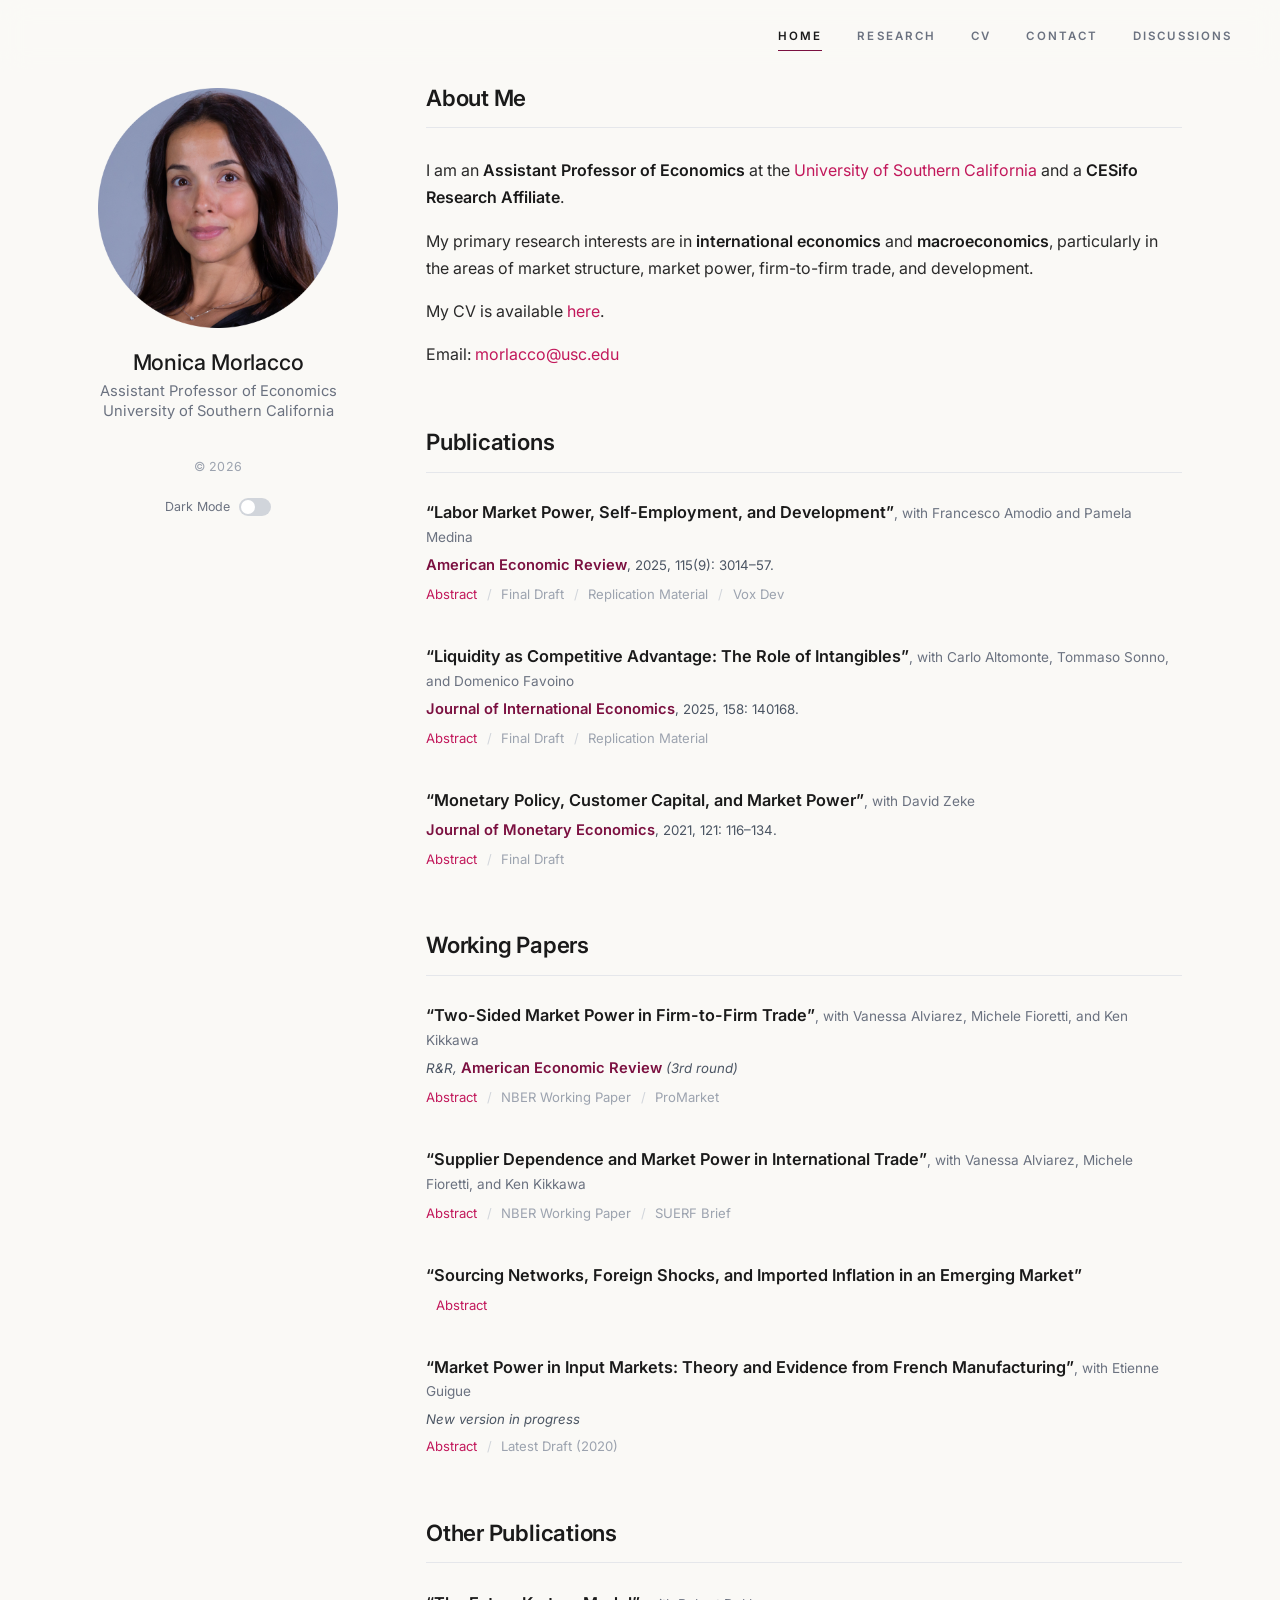
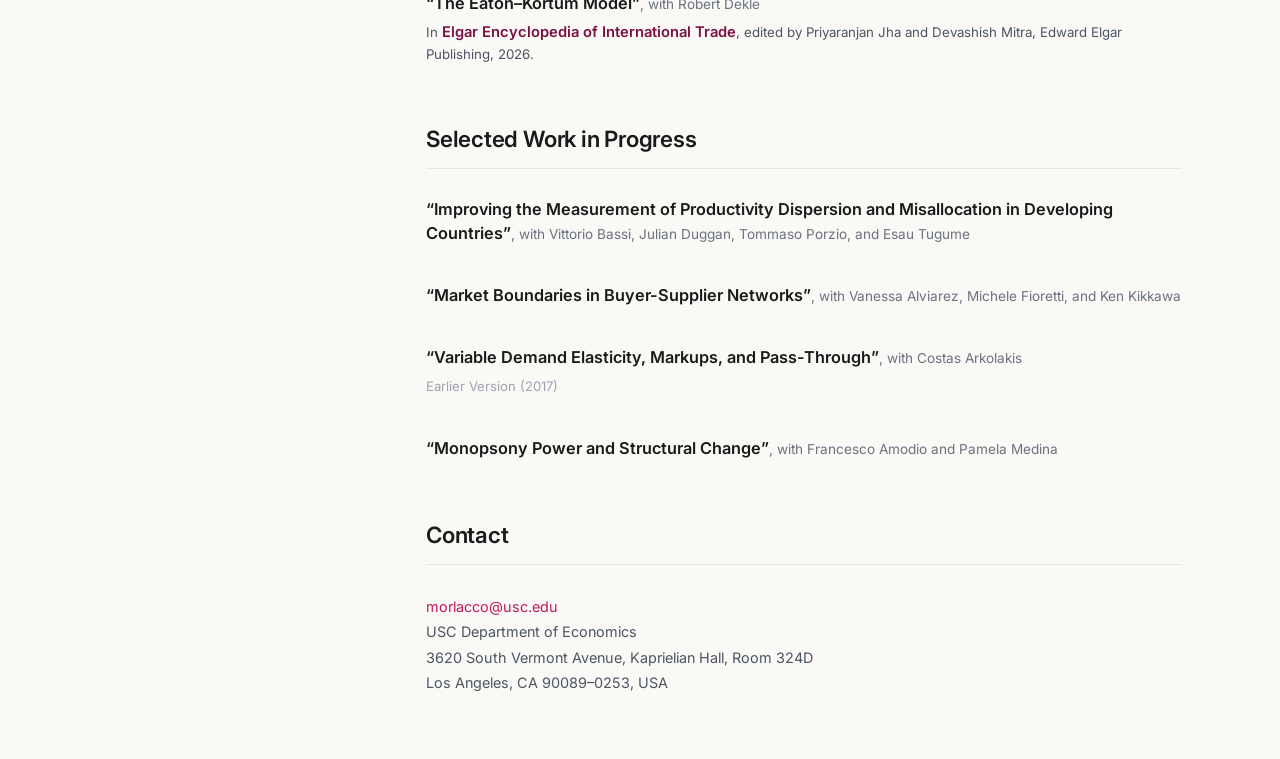
==== index.html @ 20612f00 "Remove unnecessary span from paper links" ====
<!DOCTYPE html>
<html lang="en">
<head>
    <meta charset="UTF-8">
    <meta name="viewport" content="width=device-width, initial-scale=1.0">
    <title>Monica Morlacco | Official Website | USC Economics</title>
    <meta name="description" content="Official website of Monica Morlacco, Assistant Professor of Economics at the University of Southern California. Research in international economics and macroeconomics, papers, conference discussions, and CV.">
    <link rel="canonical" href="https://monicamorlacco.com/">
    <link rel="icon" type="image/png" href="assets/logo.png">
    <meta property="og:site_name" content="Monica Morlacco">
    <meta property="og:type" content="website">
    <meta property="og:title" content="Monica Morlacco | Official Website | USC Economics">
    <meta property="og:description" content="Official website of Monica Morlacco, Assistant Professor of Economics at USC. Research, conference discussions, and CV.">
    <meta property="og:url" content="https://monicamorlacco.com/">
    <meta property="og:image" content="https://monicamorlacco.com/assets/portrait.png">
    <script type="application/ld+json">
    {
      "@context": "https://schema.org",
      "@type": "WebSite",
      "name": "Monica Morlacco",
      "url": "https://monicamorlacco.com/"
    }
    </script>
    <script type="application/ld+json">
    {
      "@context": "https://schema.org",
      "@type": "Person",
      "name": "Monica Morlacco",
      "url": "https://monicamorlacco.com/",
      "image": "https://monicamorlacco.com/assets/portrait.png",
      "jobTitle": "Assistant Professor of Economics",
      "worksFor": {"@type": "Organization", "name": "University of Southern California"},
      "sameAs": [
        "https://scholar.google.com/citations?user=z0kVFdkAAAAJ&hl=en"
      ]
    }
    </script>
    <link rel="stylesheet" href="css/style.css">
</head>
<body>

<div class="top-bar"></div>

<nav class="top-nav">
    <a href="/" class="active">Home</a>
    <a href="/#publications">Research</a>
    <a href="/cv.html">CV</a>
    <a href="/#contact">Contact</a>
    <a href="/discussions.html">Discussions</a>
</nav>

<div class="layout">

    <aside class="sidebar">
        <div class="sidebar-photo"><img src="assets/portrait.png" alt="Monica Morlacco"></div>
        <div class="sidebar-name">Monica Morlacco</div>
        <div class="sidebar-affiliation">Assistant Professor of Economics<br>University of Southern California</div>


    

        
        <div class="sidebar-copy">&copy; 2026</div>

        <div class="dark-toggle">
            <span>Dark Mode</span>
            <label class="switch" aria-label="Toggle dark mode">
                <input type="checkbox" class="dark-toggle-input" onchange="toggleDark(this)">
                <span class="slider"></span>
            </label>
        </div>
    </aside>

    <main class="content">

        <section class="about">
            <h1>About Me</h1>
            <p>I am an <strong>Assistant Professor of Economics</strong> at the <a href="https://dornsife.usc.edu/economics/">University of Southern California</a> and a <strong>CESifo Research Affiliate</strong>.</p>
            <p>My primary research interests are in <strong>international economics</strong> and <strong>macroeconomics</strong>, particularly in the areas of market structure, market power, firm-to-firm trade, and development.</p>
            <p class="about-cv">My CV is available <a href="/cv.html">here</a>.</p>
            <p>Email: <a href="mailto:morlacco@usc.edu">morlacco@usc.edu</a></p>
        </section>

        <!-- PUBLICATIONS -->
        <section class="section" id="publications">
            <h2>Publications</h2>
            <div class="paper">
                <div class="paper-title">
                    <a href="https://www.aeaweb.org/articles?id=10.1257/aer.20230490" target="_blank" rel="noopener noreferrer">&ldquo;Labor Market Power, Self-Employment, and Development&rdquo;</a><span class="coauthors">, with Francesco Amodio and Pamela Medina</span>
                </div>
                <div class="paper-meta"><em>American Economic Review</em>, 2025, 115(9): 3014&ndash;57.</div>
                <div class="paper-links">
                    <a href="#" class="abstract-link" aria-expanded="false" onclick="toggleAbstract(this); return false;">Abstract</a> <span class="sep">/</span>
                    <a href="https://www.dropbox.com/scl/fi/ssog22t00silq2gifz6p3/amm_editorial.pdf?rlkey=wl6d53hbw65imjqwatrutzz7v&raw=1" target="_blank" rel="noopener noreferrer">Final Draft</a> <span class="sep">/</span>
                    <a href="https://www.openicpsr.org/openicpsr/project/219907/version/V1/view" target="_blank" rel="noopener noreferrer">Replication Material</a> <span class="sep">/</span>
                    <a href="https://voxdev.org/topic/firms/how-wage-setting-power-firms-shapes-perus-economy" target="_blank" rel="noopener noreferrer">Vox Dev</a>
                </div>
                <div class="paper-abstract"><div class="paper-abstract-inner">This paper shows that self-employment shapes labor market power in low-income countries, with implications for industrial development. Using Peruvian data, we find that wage-setting power increases with employer concentration but less so where self-employment is more prevalent. A general equilibrium model shows that in oligopsonistic labor markets, self-employment raises the supply elasticity of wage labor, weakening employer market power. However, by the same mechanism, procompetitive policies aimed at expanding wage employment and reducing reliance on self-employment may unintentionally strengthen labor market power, undermining their objectives.</div></div>
            </div>

            <div class="paper">
                <div class="paper-title">
                    <a href="https://www.sciencedirect.com/science/article/abs/pii/S0022199625001254?dgcid=author" target="_blank" rel="noopener noreferrer">&ldquo;Liquidity as Competitive Advantage: The Role of Intangibles&rdquo;</a><span class="coauthors">, with Carlo Altomonte, Tommaso Sonno, and Domenico Favoino</span>
                </div>
                <div class="paper-meta"><em>Journal of International Economics</em>, 2025, 158: 140168.</div>
                <div class="paper-links">
                    <a href="#" class="abstract-link" aria-expanded="false" onclick="toggleAbstract(this); return false;">Abstract</a> <span class="sep">/</span>
                    <a href="https://www.dropbox.com/scl/fi/vj2jog30ieb1pw1w4rrgj/amsf_draft_final.pdf?rlkey=y98skmtkenb916fttmcxts9ty&raw=1" target="_blank" rel="noopener noreferrer">Final Draft</a> <span class="sep">/</span>
                    <a href="https://data.mendeley.com/datasets/bkcp8h8gx2/1" target="_blank" rel="noopener noreferrer">Replication Material</a>
                </div>
                <div class="paper-abstract"><div class="paper-abstract-inner">We show that short-term liquidity can be a source of competitive advantage by enabling firms to invest in intangible assets. Our analysis leverages a French reform that capped payment delays in trade credit contracts, which generated quasi-experimental variation in corporate liquidity across manufacturing firms. Higher liquidity led to significantly greater investment in intangibles, which, in turn, raised markups and market shares. These results suggest a strategic role for liquidity in shaping firm performance, indicating that initial financial conditions can have lasting effects on productivity and market structure.</div></div>
            </div>

            <div class="paper">
                <div class="paper-title">
                    <a href="https://www.sciencedirect.com/science/article/abs/pii/S0304393221000489" target="_blank" rel="noopener noreferrer">&ldquo;Monetary Policy, Customer Capital, and Market Power&rdquo;</a><span class="coauthors">, with David Zeke</span>
                </div>
                <div class="paper-meta"><em>Journal of Monetary Economics</em>, 2021, 121: 116&ndash;134.</div>
                <div class="paper-links">
                    <a href="#" class="abstract-link" aria-expanded="false" onclick="toggleAbstract(this); return false;">Abstract</a> <span class="sep">/</span>
                    <a href="https://www.dropbox.com/scl/fi/0erby95xn87bxoxxmjyve/MPCCMP_JMESUBMISSION.pdf?rlkey=vaty98ygf5soyecn665kx8t8d&raw=1" target="_blank" rel="noopener noreferrer">Final Draft</a>
                </div>
                <div class="paper-abstract"><div class="paper-abstract-inner">In U.S. firm-level data, large firms increase their spending on customer capital significantly more than small firms following an interest rate decline. We interpret this evidence in a model with product market frictions where heterogeneous firms strategically advertise to build a customer base. When a firm advertises, it shifts customers&rsquo; demand away from competitors. This externality is especially severe when firms have a sizable existing customer base, discouraging smaller competitors and making them less responsive to interest rate shocks. The model provides a rationale for the rise in market concentration and market power in recent decades, while interest rates fell.</div></div>
            </div>
        </section>

        <!-- WORKING PAPERS -->
        <section class="section">
            <h2>Working Papers</h2>
            <div class="paper">
                <div class="paper-title">
                    <a href="https://www.dropbox.com/scl/fi/nj01x8gueak0ufk7wo086/AFKM_october2026.pdf?rlkey=jigmh9o6l0p5ondloxxgsuxbx&raw=1" target="_blank" rel="noopener noreferrer">&ldquo;Two-Sided Market Power in Firm-to-Firm Trade&rdquo;</a><span class="coauthors">, with Vanessa Alviarez, Michele Fioretti, and Ken Kikkawa</span>
                </div>
                <div class="paper-meta">
                    <span class="paper-status">R&amp;R, <em>American Economic Review</em> (3rd round)</span>
                </div>
                <div class="paper-links">
                    <a href="#" class="abstract-link" aria-expanded="false" onclick="toggleAbstract(this); return false;">Abstract</a> <span class="sep">/</span>
                    <a href="https://www.nber.org/papers/w31253" target="_blank" rel="noopener noreferrer">NBER Working Paper</a> <span class="sep">/</span>
                    <a href="https://www.promarket.org/2025/10/24/market-power-shifts-tariff-costs-to-suppliers/" target="_blank" rel="noopener noreferrer">ProMarket</a>
                </div>
                <div class="paper-abstract"><div class="paper-abstract-inner">We develop and estimate a model of two-sided market power to study tariff pass-through in firm-to-firm trade. A tariff moves the negotiated price through two channels: the bilateral markup, set by bargaining, and the supplier’s marginal cost, which falls alongside quantities under decreasing returns. The same decreasing returns give concentrated buyers rents to bargain over, so prices fall with the buyer’s share of its supplier’s output. Using U.S. customs data, we estimate substantial importer bargaining power and steep export supply. Within continuing relationships, suppliers absorb about 30 percent of the 2018 tariffs, primarily through lower marginal costs as demand contracts.</div></div>
            </div>

            <div class="paper">
                <div class="paper-title">
                    <a href="https://www.dropbox.com/scl/fi/4aodvbc1wxk0ey3oof4ol/hhi_draft_final.pdf?rlkey=zr006gykae7u5r3zgh2ivzv58&raw=1" target="_blank" rel="noopener noreferrer">&ldquo;Supplier Dependence and Market Power in International Trade&rdquo;</a><span class="coauthors">, with Vanessa Alviarez, Michele Fioretti, and Ken Kikkawa</span>
                </div>
                <div class="paper-links">
                    <a href="#" class="abstract-link" aria-expanded="false" onclick="toggleAbstract(this); return false;">Abstract</a> <span class="sep">/</span>
                    <a href="https://www.nber.org/papers/w34114" target="_blank" rel="noopener noreferrer">NBER Working Paper</a> <span class="sep">/</span>
                    <a href="https://www.suerf.org/publications/suerf-policy-notes-and-briefs/navigating-global-supply-chains-why-market-concentration-in-input-trade-matters-for-markups/" target="_blank" rel="noopener noreferrer">SUERF Brief</a>
                </div>
                <div class="paper-abstract"><div class="paper-abstract-inner">Imports can become more diversified in the aggregate while individual buyers&rsquo; sourcing becomes more concentrated. We document this divergence in Colombian customs records for 2001&ndash;2025, comparing the HHI of each product&rsquo;s pooled imports with <em>sourcing concentration</em>, the average HHI of buyers&rsquo; own purchases. Pooling also hides country exposure. In 2019, purchases of products that buyers sourced entirely from China accounted for 8.9 percent of imports, compared with just 0.1 percent using pooled shares. After a supplier exits, more exposed buyers purchase persistently less relative to less exposed buyers, with little reallocation to existing exporters even where many are present. To assess what the two concentration measures imply for prices, we derive an equilibrium expression linking aggregate price&ndash;cost margins to supplier concentration, customer concentration and bargaining power under negotiated pricing. Using buyer-specific rather than pooled supplier shares raises implied margins, while buyer bargaining lowers them. Different market definitions and bargaining assumptions can even imply opposite margin trends for the same transactions.</div></div>
            </div>

            
            <div class="paper">
                <div class="paper-title">
                    <a href="https://www.dropbox.com/scl/fi/dexpfk4idj4811umj5x59/ippi_network_nber_v3.pdf?rlkey=8uvkm40zuzw3j78xerxaorocb&raw=1" target="_blank" rel="noopener noreferrer">&ldquo;Sourcing Networks, Foreign Shocks, and Imported Inflation in an Emerging Market&rdquo;</span><span class="coauthors"></span>
                </div>
                <div class="paper-links">
                    <a href="#" class="abstract-link" aria-expanded="false" onclick="toggleAbstract(this); return false;">Abstract</a> 
                </div>
                    <div class="paper-abstract"><div class="paper-abstract-inner">Terms-of-trade fluctuations are often modeled as primitive external shocks in small open economies. Using Colombian import transactions from 2001–2025, I show that import-price inflation also reflects the granular structure of sourcing. A granular residual capturing the influence of large relationships accounts for 70 percent of dollar import-price fluctuations, primarily because these relationships concentrate expenditure on products experiencing large common price movements. Large relationships also reprice differently within products, reflecting supplier costs rather than markup adjustment, and the pass-through of foreign cost shocks declines with relationship size. These microeconomic origins matter little for the contemporaneous transmission of imported inflation to domestic producer prices but predict persistence: among continuing links, common product-price increases reverse roughly twice as much as relationship-specific increases. More broadly, the same foreign shocks can generate different national import-price inflation under different sourcing configurations.</div></div>
            </div>

            
            <div class="paper">
                <div class="paper-title">
                    <a href="https://www.dropbox.com/scl/fi/n2m83dj07eb5xgaxdgd1v/BP_draft_01102020.pdf?rlkey=waw8c3f8wlwtk6nilvm8t2avu&raw=1" target="_blank" rel="noopener noreferrer">&ldquo;Market Power in Input Markets: Theory and Evidence from French Manufacturing&rdquo;</a><span class="coauthors">, with Etienne Guigue</span>
                </div>
                <div class="paper-meta"><span class="paper-status">New version in progress</span></div>
                <div class="paper-links">
                    <a href="#" class="abstract-link" aria-expanded="false" onclick="toggleAbstract(this); return false;">Abstract</a> <span class="sep">/</span>
                    <a href="https://www.dropbox.com/scl/fi/n2m83dj07eb5xgaxdgd1v/BP_draft_01102020.pdf?rlkey=waw8c3f8wlwtk6nilvm8t2avu&raw=1" target="_blank" rel="noopener noreferrer">Latest Draft (2020)</a>
                </div>
                <div class="paper-abstract"><div class="paper-abstract-inner">This paper documents the market power of large buyers in foreign input markets, and evaluates its effect on the aggregate economy. I develop an empirical methodology to consistently estimate buyer power at the firm level, and apply it using longitudinal data on trade and production of French manufacturing firms from 1996&ndash;2007. My results show that the buyer power of large French importers is substantial, and concentrated in key sectors and firms. I then incorporate heterogeneous buyer power in a general equilibrium model of production, and show that it induces large distortionary effects on the aggregate economy, worth about 3% of gross manufacturing output in France. In spite of such output distortions, total real income in the economy increases, due to transfers of rents from foreign input markets. My analysis suggests that policies that spur import market integration can play a role in stimulating aggregate production.</div></div>
            </div>
        </section>

        <!-- OTHER PUBLICATIONS -->
        <section class="section">
            <h2>Other Publications</h2>

            <div class="paper">
                <div class="paper-title">
                    <a href="https://doi.org/10.4337/9781035327508.00041" target="_blank" rel="noopener noreferrer">&ldquo;The Eaton&ndash;Kortum Model&rdquo;</a><span class="coauthors">, with Robert Dekle</span>
                </div>
                <div class="paper-meta">In <em>Elgar Encyclopedia of International Trade</em>, edited by Priyaranjan Jha and Devashish Mitra, Edward Elgar Publishing, 2026.</div>
            </div>
        </section>

        <!-- WORK IN PROGRESS -->
        <section class="section">
            <h2>Selected Work in Progress</h2>

            <div class="paper">
                <div class="paper-title">
                    <span class="paper-title-text">&ldquo;Improving the Measurement of Productivity Dispersion and Misallocation in Developing Countries&rdquo;</span><span class="coauthors">, with Vittorio Bassi, Julian Duggan, Tommaso Porzio, and Esau Tugume</span>
                </div>
            </div>

            <div class="paper">
                <div class="paper-title">
                    <span class="paper-title-text">&ldquo;Market Boundaries in Buyer-Supplier Networks&rdquo;</span><span class="coauthors">, with Vanessa Alviarez, Michele Fioretti, and Ken Kikkawa</span>
                </div>
            </div>

            <div class="paper">
                <div class="paper-title">
                    <span class="paper-title-text">&ldquo;Variable Demand Elasticity, Markups, and Pass-Through&rdquo;</span><span class="coauthors">, with Costas Arkolakis</span>
                </div>
                <div class="paper-links">
                    <a href="https://www.dropbox.com/scl/fi/9tb7kgwzkcyhcxzzi76xq/Arkolakis_Morlacco_08_2017.pdf?rlkey=79r1gd99sbg6riv1u0bfa4wcx&raw=1" target="_blank" rel="noopener noreferrer">Earlier Version (2017)</a>
                </div>
            </div>

            <div class="paper">
                <div class="paper-title">
                    <span class="paper-title-text">&ldquo;Monopsony Power and Structural Change&rdquo;</span><span class="coauthors">, with Francesco Amodio and Pamela Medina</span>
                </div>
            </div>

            
        </section>

    
        <section class="section contact-bottom" id="contact">
            <h2>Contact</h2>
            <div class="contact-address">
                <a href="mailto:morlacco@usc.edu">morlacco@usc.edu</a><br>
                USC Department of Economics<br>
                3620 South Vermont Avenue, Kaprielian Hall, Room 324D<br>
                Los Angeles, CA 90089&ndash;0253, USA
            </div>
        </section>

    </main>
</div>

<script>
function toggleDark(input) {
    document.body.classList.toggle('dark', input.checked);
    try { localStorage.setItem('mm-dark', input.checked ? '1' : '0'); } catch (e) {}
}
(function () {
    try {
        if (localStorage.getItem('mm-dark') === '1') {
            document.body.classList.add('dark');
            var el = document.querySelector('.dark-toggle-input');
            if (el) el.checked = true;
        }
    } catch (e) {}
})();

function setAbstract(btn, expand) {
    var paper = btn.closest('.paper');
    var panel = paper ? paper.querySelector('.paper-abstract') : null;
    if (!panel) return;
    btn.setAttribute('aria-expanded', expand ? 'true' : 'false');
    if (btn.classList.contains('abstract-btn')) btn.innerHTML = expand ? '&#8722;' : '&#43;';
    panel.style.maxHeight = expand ? panel.scrollHeight + 'px' : null;
}
function toggleAbstract(btn) {
    setAbstract(btn, btn.getAttribute('aria-expanded') !== 'true');
}
function toggleAllAbstracts(btn) {
    var expand = btn.getAttribute('aria-expanded') !== 'true';
    btn.setAttribute('aria-expanded', expand ? 'true' : 'false');
    var label = btn.querySelector('.all-label');
    if (label) label.textContent = expand ? 'Collapse all' : 'Expand all';
    var section = btn.closest('.section');
    if (section) section.querySelectorAll('.abstract-btn, .abstract-link').forEach(function (b) { setAbstract(b, expand); });
}
window.addEventListener('resize', function () {
    document.querySelectorAll('.abstract-btn[aria-expanded="true"], .abstract-link[aria-expanded="true"]').forEach(function (btn) {
        var paper = btn.closest('.paper');
        var panel = paper ? paper.querySelector('.paper-abstract') : null;
        if (panel) panel.style.maxHeight = panel.scrollHeight + 'px';
    });
});
</script>
</body>
</html>
---- css/style.css ----
/* =====================================================
   Monica Morlacco — Academic Website
   ===================================================== */

@import url('https://fonts.googleapis.com/css2?family=Inter:wght@300;400;500;600;700&display=swap');
/* =====================================================
   Reset + base
   ===================================================== */
*, *::before, *::after { box-sizing: border-box; margin: 0; padding: 0; }
html { scroll-behavior: smooth; }
body {
  font-family: 'Inter', -apple-system, BlinkMacSystemFont, "Segoe UI", system-ui, sans-serif;
  background: #faf9f6;
  color: #1a1a1a;
  font-size: 16px;
  line-height: 1.65;
  -webkit-font-smoothing: antialiased;
  -moz-osx-font-smoothing: grayscale;
}

/* =====================================================
   Dark mode toggle
   ===================================================== */
.dark-toggle {
  margin-top: 1.2rem;
  display: flex;
  align-items: center;
  justify-content: center;
  gap: 0.6rem;
  font-size: 0.78rem;
  color: #6b7280;
}
.switch {
  position: relative;
  display: inline-block;
  width: 32px;
  height: 18px;
}
.switch input { opacity: 0; width: 0; height: 0; }
.slider {
  position: absolute;
  cursor: pointer;
  inset: 0;
  background: #d1d5db;
  border-radius: 999px;
  transition: 0.2s;
}
.slider::before {
  position: absolute;
  content: "";
  height: 14px;
  width: 14px;
  left: 2px;
  top: 2px;
  background: #ffffff;
  border-radius: 50%;
  transition: 0.2s;
}
.switch input:checked + .slider { background: #fafafa; }
.switch input:checked + .slider::before {
  transform: translateX(14px);
  background: #1a1a1a;
}

/* =====================================================
   Top bar (translucent backdrop) + top-right nav
   ===================================================== */
.top-bar {
  position: fixed;
  top: 0;
  left: 0;
  right: 0;
  height: 4.5rem;
  background: rgba(250,249,246,0.85);
  backdrop-filter: saturate(180%) blur(14px);
  -webkit-backdrop-filter: saturate(180%) blur(14px);
  z-index: 80;
  pointer-events: none;
}
.top-nav {
  position: fixed;
  top: 1.7rem;
  right: 3rem;
  display: flex;
  gap: 2.2rem;
  font-size: 0.72rem;
  font-weight: 600;
  letter-spacing: 0.18em;
  text-transform: uppercase;
  z-index: 90;
}
.top-nav a {
  color: #6b7280;
  text-decoration: none;
  padding-bottom: 4px;
  border-bottom: 1.5px solid transparent;
  transition: color 0.15s ease, border-color 0.15s ease;
}
.top-nav a:hover { color: #1a1a1a; }
.top-nav a.active {
  color: #1a1a1a;
  border-bottom-color: #7b1040;
}

/* =====================================================
   Layout — sticky sidebar + content
   ===================================================== */
.layout {
  max-width: 1180px;
  margin: 0 auto;
  padding: 5rem 3rem 4rem;
  display: grid;
  grid-template-columns: 240px 1fr;
  gap: 5.5rem;
  align-items: start;
}

/* =====================================================
   Sidebar
   ===================================================== */
.sidebar {
  position: sticky;
  top: 5.5rem;
  text-align: center;
}
.sidebar-photo img {
  width: 100%;
  display: block;
  border-radius: 2px;
}
.sidebar-name {
  margin-top: 1.3rem;
  font-size: 1.35rem;
  font-weight: 500;
  letter-spacing: -0.01em;
  color: #1a1a1a;
  line-height: 1.25;
}
.sidebar-affiliation {
  margin-top: 0.3rem;
  font-size: 0.92rem;
  color: #6b7280;
  font-weight: 400;
  line-height: 1.4;
}
.sidebar-copy {
  margin-top: 2.2rem;
  font-size: 0.78rem;
  color: #9ca3af;
  letter-spacing: 0.02em;
}

/* Sidebar contact block (home page only) */
.sidebar-contact {
  margin-top: 1.5cm;
  text-align: left;
}
.sidebar-contact .contact-label {
  font-weight: 700;
  font-size: 1rem;
  color: #1a1a1a;
  margin-bottom: 0.5rem;
}
.sidebar-contact .contact-address {
  font-size: 0.82rem;
  color: #4b5563;
  line-height: 1.65;
}

.sidebar-contact a {
    color: #c2185b;
    text-decoration: none;
}

/* =====================================================
   CV page
   ===================================================== */
.cv-buttons {
  display: flex;
  gap: 1rem;
  margin-bottom: 3rem;
  flex-wrap: wrap;
}
.cv-button {
  display: inline-block;
  padding: 0.65rem 1.4rem;
  font-size: 0.7rem;
  font-weight: 600;
  letter-spacing: 0.18em;
  text-transform: uppercase;
  color: #1a1a1a;
  background: transparent;
  border: 1px solid #1a1a1a;
  text-decoration: none;
  transition: all 0.15s ease;
}
.cv-button:hover {
  background: #1a1a1a;
  color: #fafafa;
}

.cv-section { margin-bottom: 0.8rem; }
.cv-row {
  display: grid;
  grid-template-columns: 110px 1fr;
  gap: 1.4rem;
  margin-bottom: 0.55rem;
  font-size: 0.95rem;
  line-height: 1.65;
  color: #2a2a2a;
}
.cv-row em { font-style: italic; color: #6b7280; }
.cv-year {
  color: #9ca3af;
  font-size: 0.82rem;
  font-weight: 500;
  letter-spacing: 0.04em;
  padding-top: 0.15rem;
}

/* =====================================================
   Content column
   ===================================================== */
.content { min-width: 0; }

/* About me block */
.about h1 {
  font-size: 1.4rem;
  font-weight: 600;
  letter-spacing: -0.01em;
  color: #1a1a1a;
  padding-bottom: 0.65rem;
  border-bottom: 1px solid #e5e7eb;
  margin-bottom: 1.8rem;
}
.about p {
  margin-bottom: 1rem;
  font-size: 1rem;
  color: #2a2a2a;
  line-height: 1.7;
}
.about p:last-child { margin-bottom: 0; }
.about strong { font-weight: 600; color: #1a1a1a; }
.about a {
  color: #c2185b;
  text-decoration: none;
  transition: opacity 0.15s ease;
}
.about a:hover { opacity: 0.7; }


/* Section headings */
.section { margin-top: 3.5rem; scroll-margin-top: 5rem; }
.section h2 {
  font-size: 1.4rem;
  font-weight: 600;
  letter-spacing: -0.01em;
  color: #1a1a1a;
  padding-bottom: 0.65rem;
  border-bottom: 1px solid #e5e7eb;
  margin-bottom: 1.8rem;
}

/* Paper entries */
.paper { margin-bottom: 2.4rem; }
.paper:last-child { margin-bottom: 0; }

.paper-title {
  font-size: 1.02rem;
  line-height: 1.45;
  color: #1a1a1a;
}

.paper-title a {
  color: inherit;
  text-decoration: none;
  font-weight: 600;
  border-bottom: 1px solid transparent;
  transition: border-color 0.15s ease;
}
.paper-title a:hover { color: #7b1040; border-bottom-color: #7b1040; }
.paper-title-text { font-weight: 600; }
body.dark .paper-title-text { color: #fafafa; }
.paper-title .coauthors {
  font-weight: 400;
  color: #6b7280;
  font-size: 0.85rem;       /* was 0.88rem */
}

.paper-meta {
  margin-top: 0.35rem;
  font-size: 0.83rem;
  color: #4b5563;
  line-height: 1.55;
}
.paper-meta em {
  font-weight: 600;
  font-style: normal;
  color: #7b1040;
  font-size: 0.92rem;
}
.paper-status {
  font-style: italic;
  color: #4b5563;
}

.paper-links {
  margin-top: 0.45rem;
  display: flex;
  flex-wrap: wrap;
  gap: 0.4rem 0.6rem;
  font-size: 0.82rem;
  color: #9ca3af;
}
.paper-links a {
  color: #9ca3af;
  text-decoration: none;
  border-bottom: 1px solid transparent;
  transition: color 0.15s ease, border-color 0.15s ease;
}
.paper-links a:hover {
  color: #1a1a1a;
  border-bottom-color: #1a1a1a;
}
.paper-links .sep { color: #d1d5db; }

/* Abstract toggle */
.abstract-btn {
  flex: none;
  width: 19px;
  height: 19px;
  margin-right: 0.55rem;
  padding: 0;
  border: 1px solid #d8b3c2;
  border-radius: 50%;
  background: none;
  color: #c2185b;
  font-family: inherit;
  font-size: 0.95rem;
  font-weight: 400;
  line-height: 1;
  display: inline-flex;
  align-items: center;
  justify-content: center;
  vertical-align: -3px;
  cursor: pointer;
  transition: background 0.15s ease, color 0.15s ease, border-color 0.15s ease;
}
.abstract-btn:hover { background: #c2185b; color: #ffffff; border-color: #c2185b; }
.abstract-all-btn {
  display: inline-block;
  margin: -0.4rem 0 1.4rem;
  font-family: inherit;
  font-size: 0.7rem;
  font-weight: 600;
  letter-spacing: 0.1em;
  text-transform: uppercase;
  color: #9ca3af;
  background: none;
  border: none;
  padding: 0;
  cursor: pointer;
  transition: color 0.15s ease;
}
.abstract-all-btn:hover { color: #c2185b; }
.abstract-all-btn[aria-expanded="true"] { color: #c2185b; }
.paper-abstract {
  max-height: 0;
  overflow: hidden;
  transition: max-height 0.3s ease;
}
.paper-abstract-inner {
  margin-top: 0.6rem;
  padding: 0.75rem 1rem;
  border-left: 2px solid #e3c4d1;
  background: #fbf6f8;
  border-radius: 0;
  font-size: 0.9rem;
  line-height: 1.6;
  color: #4b5563;
}

/* Discussion entries */
.discussion {
  margin-bottom: 1.6rem;
  padding-bottom: 1.6rem;
  border-bottom: 1px solid #f3f4f6;
}
.discussion:last-child { border-bottom: none; }
.disc-title {
  font-size: 0.94rem;
  font-weight: 600;
  color: #1a1a1a;
  line-height: 1.5;
}
.disc-authors {
  font-weight: 400;
  color: #6b7280;
  font-size: 0.88rem;
}
.disc-meta {
  margin-top: 0.4rem;
  font-size: 0.88rem;
  color: #6b7280;
  line-height: 1.55;
}
.disc-meta a {
  color: #9ca3af;
  text-decoration: none;
  border-bottom: 1px solid transparent;
  transition: color 0.15s ease, border-color 0.15s ease;
}
.disc-meta a:hover {
  color: #1a1a1a;
  border-bottom-color: #1a1a1a;
}

/* =====================================================
   Dark mode overrides
   ===================================================== */
body.dark { background: #0f0f0f; color: #e5e7eb; }
body.dark .top-bar { background: rgba(15,15,15,0.85); }
body.dark .sidebar-name { color: #fafafa; }
body.dark .sidebar-affiliation { color: #9ca3af; }
body.dark .sidebar-contact .contact-label { color: #fafafa; }
body.dark .sidebar-contact .contact-address { color: #9ca3af; }
body.dark .sidebar-copy { color: #6b7280; }
body.dark .dark-toggle { color: #9ca3af; }
body.dark .about h1, body.dark .section h2 { color: #fafafa; border-bottom-color: #2a2a2a; }
body.dark .about p { color: #d1d5db; }
body.dark .about strong { color: #fafafa; }
body.dark .about a { color: #ec4899; text-decoration: none; }
body.dark .paper-title { color: #fafafa; }
body.dark .paper-title a { color: #fafafa; }
body.dark .paper-title a:hover { border-bottom-color: #c44d7a; }
body.dark .paper-title .coauthors { color: #9ca3af; }
body.dark .paper-meta { color: #9ca3af; }
body.dark .paper-meta em { color: #e06c9f; }
body.dark .paper-status { color: #9ca3af; }
body.dark .paper-links { color: #6b7280; }
body.dark .paper-links a { color: #6b7280; }
body.dark .paper-links a:hover { color: #fafafa; border-bottom-color: #fafafa; }
body.dark .paper-links .sep { color: #2a2a2a; }
body.dark .abstract-btn { border-color: #7b1040; color: #ec4899; }
body.dark .abstract-btn:hover { background: #ec4899; color: #0f0f0f; border-color: #ec4899; }
body.dark .paper-abstract-inner { background: #1a1416; border-left-color: #7b1040; color: #d1d5db; }
body.dark .discussion { border-bottom-color: #1f2937; }
body.dark .disc-title { color: #fafafa; }
body.dark .disc-authors { color: #9ca3af; }
body.dark .disc-meta { color: #9ca3af; }
body.dark .disc-meta a { color: #6b7280; }
body.dark .disc-meta a:hover { color: #fafafa; border-bottom-color: #fafafa; }
body.dark .top-nav a { color: #9ca3af; }
body.dark .top-nav a:hover { color: #fafafa; }
body.dark .top-nav a.active { color: #fafafa; border-bottom-color: #c44d7a; }
body.dark .cv-button { color: #fafafa; background: transparent; border-color: #fafafa; }
body.dark .cv-button:hover { background: #fafafa; color: #0f0f0f; }
body.dark .cv-row { color: #d1d5db; }
body.dark .cv-row em { color: #9ca3af; }
body.dark .cv-year { color: #6b7280; }
body.dark .slider { background: #2a2a2a; }

/* =====================================================
   Responsive
   ===================================================== */
@media (max-width: 860px) {
  .top-nav {
    position: static;
    justify-content: flex-end;
    padding: 1.5rem 1.5rem 0;
    gap: 1.4rem;
  }
  .top-bar { display: none; }
  .layout {
    grid-template-columns: 1fr;
    gap: 2.5rem;
    padding: 1rem 1.5rem 3rem;
  }
  .sidebar {
    position: static;
    display: grid;
    grid-template-columns: 140px 1fr;
    gap: 1.5rem;
    align-items: start;
    text-align: left;
  }
  .sidebar-photo { max-width: 140px; grid-column: 1; grid-row: 1 / span 2; }
  .sidebar-name { margin-top: 0; grid-column: 2; grid-row: 1; align-self: end; }
  .sidebar-affiliation { grid-column: 2; grid-row: 2; align-self: start; }
  .dark-toggle { grid-column: 1 / -1; justify-content: flex-start; }
  .sidebar-copy { display: none; }
  .sidebar-contact { margin-top: 1.5rem; grid-column: 1 / -1; }
}

/* Abstract link in the links row */
.paper-links .abstract-link { color: #c2185b; }
.paper-links .abstract-link:hover { color: #7b1040; border-bottom-color: #7b1040; }
.paper-links .abstract-link[aria-expanded="true"] { color: #7b1040; border-bottom-color: #7b1040; }
body.dark .paper-links .abstract-link { color: #ec4899; }
body.dark .paper-links .abstract-link:hover,
body.dark .paper-links .abstract-link[aria-expanded="true"] { color: #ec4899; border-bottom-color: #ec4899; }

/* Contact section at the bottom of the page (all screen sizes) */
.contact-bottom .contact-address { font-size: 0.9rem; color: #4b5563; line-height: 1.75; }
.contact-bottom a { color: #c2185b; text-decoration: none; }
body.dark .contact-bottom .contact-address { color: #9ca3af; }
body.dark .contact-bottom a { color: #ec4899; }
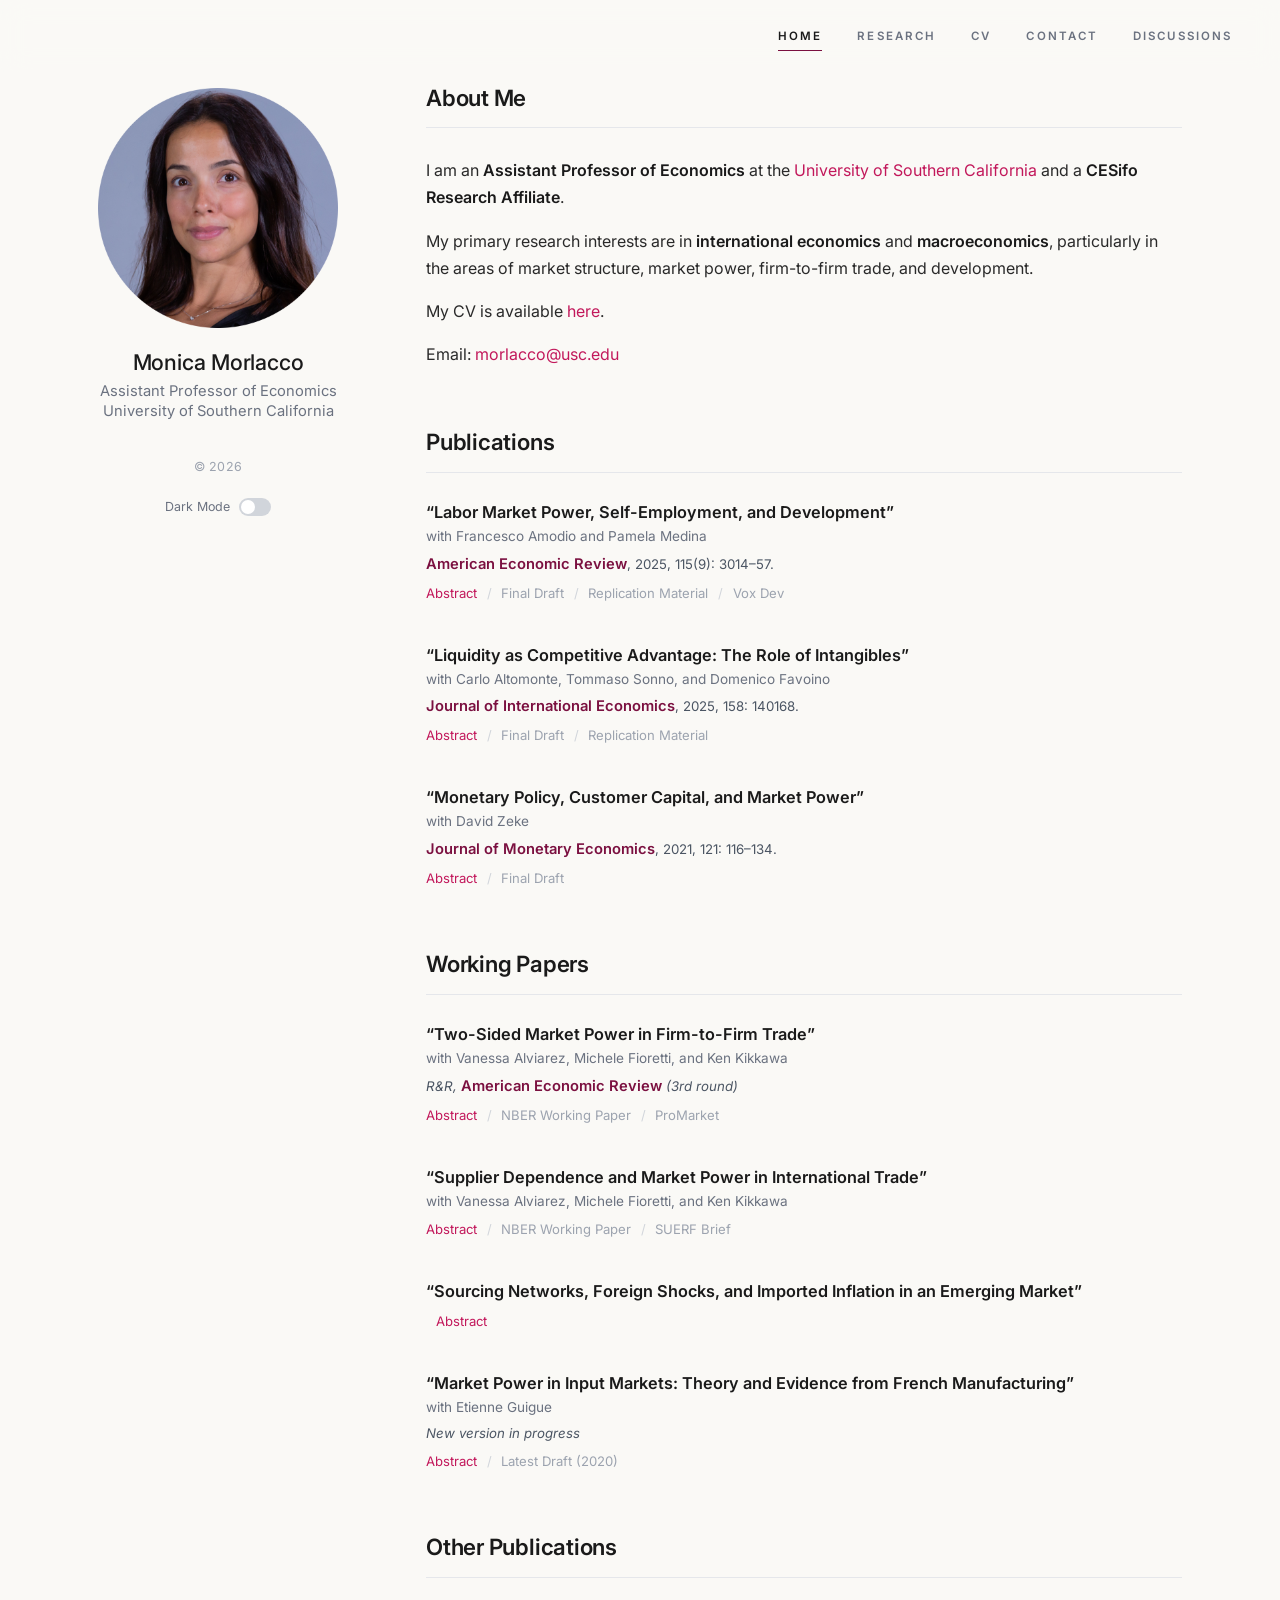
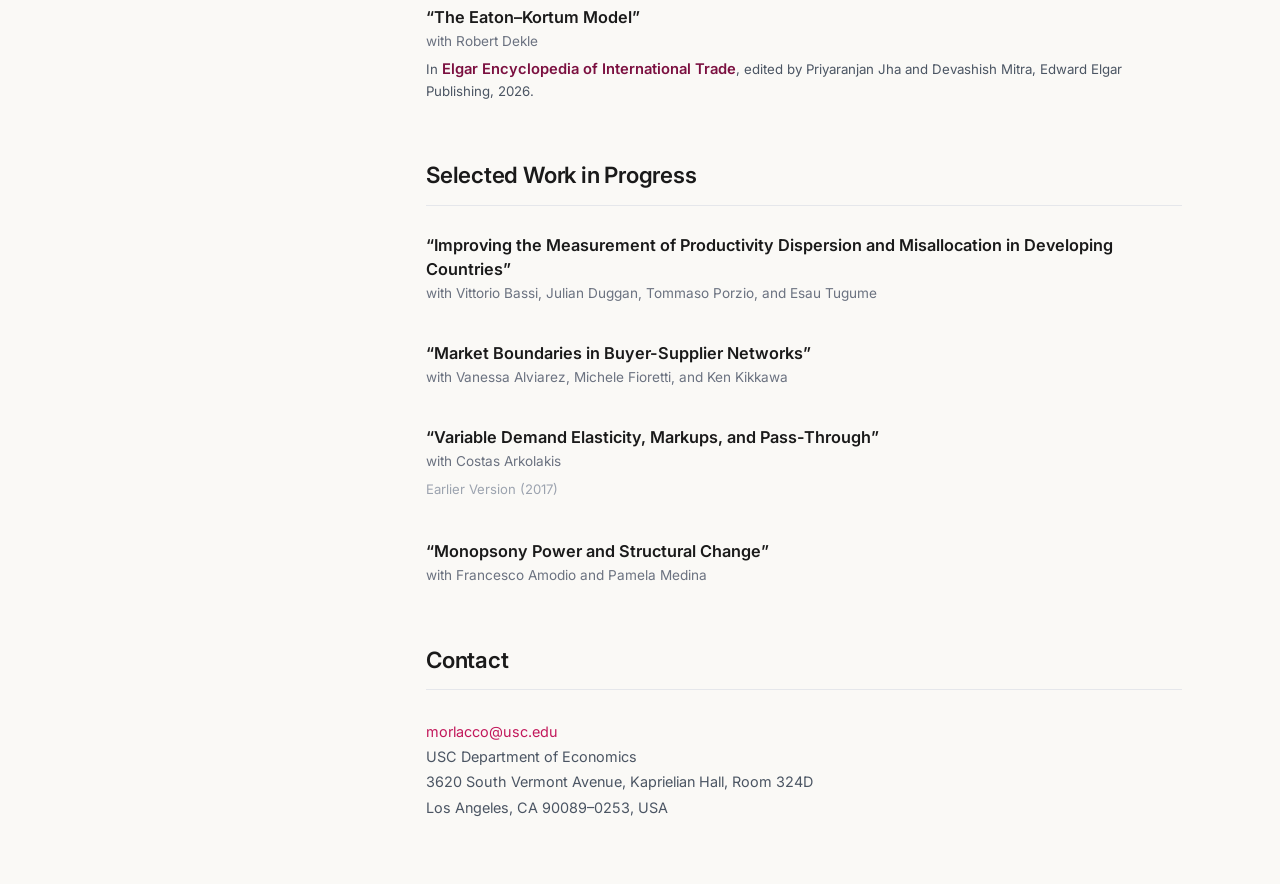
==== commit a905b937: "Fix coauthor formatting in publications section" ====
--- a/index.html
+++ b/index.html
@@ -86,7 +86,7 @@
             <h2>Publications</h2>
             <div class="paper">
                 <div class="paper-title">
-                    <a href="https://www.aeaweb.org/articles?id=10.1257/aer.20230490" target="_blank" rel="noopener noreferrer">&ldquo;Labor Market Power, Self-Employment, and Development&rdquo;</a><span class="coauthors">, with Francesco Amodio and Pamela Medina</span>
+                    <a href="https://www.aeaweb.org/articles?id=10.1257/aer.20230490" target="_blank" rel="noopener noreferrer">&ldquo;Labor Market Power, Self-Employment, and Development&rdquo;</a><span class="coauthors">with Francesco Amodio and Pamela Medina</span>
                 </div>
                 <div class="paper-meta"><em>American Economic Review</em>, 2025, 115(9): 3014&ndash;57.</div>
                 <div class="paper-links">
@@ -95,12 +95,12 @@
                     <a href="https://www.openicpsr.org/openicpsr/project/219907/version/V1/view" target="_blank" rel="noopener noreferrer">Replication Material</a> <span class="sep">/</span>
                     <a href="https://voxdev.org/topic/firms/how-wage-setting-power-firms-shapes-perus-economy" target="_blank" rel="noopener noreferrer">Vox Dev</a>
                 </div>
-                <div class="paper-abstract"><div class="paper-abstract-inner">This paper shows that self-employment shapes labor market power in low-income countries, with implications for industrial development. Using Peruvian data, we find that wage-setting power increases with employer concentration but less so where self-employment is more prevalent. A general equilibrium model shows that in oligopsonistic labor markets, self-employment raises the supply elasticity of wage labor, weakening employer market power. However, by the same mechanism, procompetitive policies aimed at expanding wage employment and reducing reliance on self-employment may unintentionally strengthen labor market power, undermining their objectives.</div></div>
-            </div>
-
-            <div class="paper">
-                <div class="paper-title">
-                    <a href="https://www.sciencedirect.com/science/article/abs/pii/S0022199625001254?dgcid=author" target="_blank" rel="noopener noreferrer">&ldquo;Liquidity as Competitive Advantage: The Role of Intangibles&rdquo;</a><span class="coauthors">, with Carlo Altomonte, Tommaso Sonno, and Domenico Favoino</span>
+                <div class="paper-abstract"><div class="paper-abstract-inner">This paper shows that self-employment shapes labor market power in low-income countrieswith implications for industrial development. Using Peruvian data, we find that wage-setting power increases with employer concentration but less so where self-employment is more prevalent. A general equilibrium model shows that in oligopsonistic labor markets, self-employment raises the supply elasticity of wage labor, weakening employer market power. However, by the same mechanism, procompetitive policies aimed at expanding wage employment and reducing reliance on self-employment may unintentionally strengthen labor market power, undermining their objectives.</div></div>
+            </div>
+
+            <div class="paper">
+                <div class="paper-title">
+                    <a href="https://www.sciencedirect.com/science/article/abs/pii/S0022199625001254?dgcid=author" target="_blank" rel="noopener noreferrer">&ldquo;Liquidity as Competitive Advantage: The Role of Intangibles&rdquo;</a><span class="coauthors">with Carlo Altomonte, Tommaso Sonno, and Domenico Favoino</span>
                 </div>
                 <div class="paper-meta"><em>Journal of International Economics</em>, 2025, 158: 140168.</div>
                 <div class="paper-links">
@@ -113,7 +113,7 @@
 
             <div class="paper">
                 <div class="paper-title">
-                    <a href="https://www.sciencedirect.com/science/article/abs/pii/S0304393221000489" target="_blank" rel="noopener noreferrer">&ldquo;Monetary Policy, Customer Capital, and Market Power&rdquo;</a><span class="coauthors">, with David Zeke</span>
+                    <a href="https://www.sciencedirect.com/science/article/abs/pii/S0304393221000489" target="_blank" rel="noopener noreferrer">&ldquo;Monetary Policy, Customer Capital, and Market Power&rdquo;</a><span class="coauthors">with David Zeke</span>
                 </div>
                 <div class="paper-meta"><em>Journal of Monetary Economics</em>, 2021, 121: 116&ndash;134.</div>
                 <div class="paper-links">
@@ -129,7 +129,7 @@
             <h2>Working Papers</h2>
             <div class="paper">
                 <div class="paper-title">
-                    <a href="https://www.dropbox.com/scl/fi/nj01x8gueak0ufk7wo086/AFKM_october2026.pdf?rlkey=jigmh9o6l0p5ondloxxgsuxbx&raw=1" target="_blank" rel="noopener noreferrer">&ldquo;Two-Sided Market Power in Firm-to-Firm Trade&rdquo;</a><span class="coauthors">, with Vanessa Alviarez, Michele Fioretti, and Ken Kikkawa</span>
+                    <a href="https://www.dropbox.com/scl/fi/nj01x8gueak0ufk7wo086/AFKM_october2026.pdf?rlkey=jigmh9o6l0p5ondloxxgsuxbx&raw=1" target="_blank" rel="noopener noreferrer">&ldquo;Two-Sided Market Power in Firm-to-Firm Trade&rdquo;</a><span class="coauthors">with Vanessa Alviarez, Michele Fioretti, and Ken Kikkawa</span>
                 </div>
                 <div class="paper-meta">
                     <span class="paper-status">R&amp;R, <em>American Economic Review</em> (3rd round)</span>
@@ -144,14 +144,14 @@
 
             <div class="paper">
                 <div class="paper-title">
-                    <a href="https://www.dropbox.com/scl/fi/4aodvbc1wxk0ey3oof4ol/hhi_draft_final.pdf?rlkey=zr006gykae7u5r3zgh2ivzv58&raw=1" target="_blank" rel="noopener noreferrer">&ldquo;Supplier Dependence and Market Power in International Trade&rdquo;</a><span class="coauthors">, with Vanessa Alviarez, Michele Fioretti, and Ken Kikkawa</span>
+                    <a href="https://www.dropbox.com/scl/fi/4aodvbc1wxk0ey3oof4ol/hhi_draft_final.pdf?rlkey=zr006gykae7u5r3zgh2ivzv58&raw=1" target="_blank" rel="noopener noreferrer">&ldquo;Supplier Dependence and Market Power in International Trade&rdquo;</a><span class="coauthors">with Vanessa Alviarez, Michele Fioretti, and Ken Kikkawa</span>
                 </div>
                 <div class="paper-links">
                     <a href="#" class="abstract-link" aria-expanded="false" onclick="toggleAbstract(this); return false;">Abstract</a> <span class="sep">/</span>
                     <a href="https://www.nber.org/papers/w34114" target="_blank" rel="noopener noreferrer">NBER Working Paper</a> <span class="sep">/</span>
                     <a href="https://www.suerf.org/publications/suerf-policy-notes-and-briefs/navigating-global-supply-chains-why-market-concentration-in-input-trade-matters-for-markups/" target="_blank" rel="noopener noreferrer">SUERF Brief</a>
                 </div>
-                <div class="paper-abstract"><div class="paper-abstract-inner">Imports can become more diversified in the aggregate while individual buyers&rsquo; sourcing becomes more concentrated. We document this divergence in Colombian customs records for 2001&ndash;2025, comparing the HHI of each product&rsquo;s pooled imports with <em>sourcing concentration</em>, the average HHI of buyers&rsquo; own purchases. Pooling also hides country exposure. In 2019, purchases of products that buyers sourced entirely from China accounted for 8.9 percent of imports, compared with just 0.1 percent using pooled shares. After a supplier exits, more exposed buyers purchase persistently less relative to less exposed buyers, with little reallocation to existing exporters even where many are present. To assess what the two concentration measures imply for prices, we derive an equilibrium expression linking aggregate price&ndash;cost margins to supplier concentration, customer concentration and bargaining power under negotiated pricing. Using buyer-specific rather than pooled supplier shares raises implied margins, while buyer bargaining lowers them. Different market definitions and bargaining assumptions can even imply opposite margin trends for the same transactions.</div></div>
+                <div class="paper-abstract"><div class="paper-abstract-inner">Imports can become more diversified in the aggregate while individual buyers&rsquo; sourcing becomes more concentrated. We document this divergence in Colombian customs records for 2001&ndash;2025, comparing the HHI of each product&rsquo;s pooled imports with <em>sourcing concentration</em>, the average HHI of buyers&rsquo; own purchases. Pooling also hides country exposure. In 2019, purchases of products that buyers sourced entirely from China accounted for 8.9 percent of imports, compared with just 0.1 percent using pooled shares. After a supplier exits, more exposed buyers purchase persistently less relative to less exposed buyerswith little reallocation to existing exporters even where many are present. To assess what the two concentration measures imply for prices, we derive an equilibrium expression linking aggregate price&ndash;cost margins to supplier concentration, customer concentration and bargaining power under negotiated pricing. Using buyer-specific rather than pooled supplier shares raises implied margins, while buyer bargaining lowers them. Different market definitions and bargaining assumptions can even imply opposite margin trends for the same transactions.</div></div>
             </div>
 
             
@@ -168,7 +168,7 @@
             
             <div class="paper">
                 <div class="paper-title">
-                    <a href="https://www.dropbox.com/scl/fi/n2m83dj07eb5xgaxdgd1v/BP_draft_01102020.pdf?rlkey=waw8c3f8wlwtk6nilvm8t2avu&raw=1" target="_blank" rel="noopener noreferrer">&ldquo;Market Power in Input Markets: Theory and Evidence from French Manufacturing&rdquo;</a><span class="coauthors">, with Etienne Guigue</span>
+                    <a href="https://www.dropbox.com/scl/fi/n2m83dj07eb5xgaxdgd1v/BP_draft_01102020.pdf?rlkey=waw8c3f8wlwtk6nilvm8t2avu&raw=1" target="_blank" rel="noopener noreferrer">&ldquo;Market Power in Input Markets: Theory and Evidence from French Manufacturing&rdquo;</a><span class="coauthors">with Etienne Guigue</span>
                 </div>
                 <div class="paper-meta"><span class="paper-status">New version in progress</span></div>
                 <div class="paper-links">
@@ -185,7 +185,7 @@
 
             <div class="paper">
                 <div class="paper-title">
-                    <a href="https://doi.org/10.4337/9781035327508.00041" target="_blank" rel="noopener noreferrer">&ldquo;The Eaton&ndash;Kortum Model&rdquo;</a><span class="coauthors">, with Robert Dekle</span>
+                    <a href="https://doi.org/10.4337/9781035327508.00041" target="_blank" rel="noopener noreferrer">&ldquo;The Eaton&ndash;Kortum Model&rdquo;</a><span class="coauthors">with Robert Dekle</span>
                 </div>
                 <div class="paper-meta">In <em>Elgar Encyclopedia of International Trade</em>, edited by Priyaranjan Jha and Devashish Mitra, Edward Elgar Publishing, 2026.</div>
             </div>
@@ -197,19 +197,19 @@
 
             <div class="paper">
                 <div class="paper-title">
-                    <span class="paper-title-text">&ldquo;Improving the Measurement of Productivity Dispersion and Misallocation in Developing Countries&rdquo;</span><span class="coauthors">, with Vittorio Bassi, Julian Duggan, Tommaso Porzio, and Esau Tugume</span>
-                </div>
-            </div>
-
-            <div class="paper">
-                <div class="paper-title">
-                    <span class="paper-title-text">&ldquo;Market Boundaries in Buyer-Supplier Networks&rdquo;</span><span class="coauthors">, with Vanessa Alviarez, Michele Fioretti, and Ken Kikkawa</span>
-                </div>
-            </div>
-
-            <div class="paper">
-                <div class="paper-title">
-                    <span class="paper-title-text">&ldquo;Variable Demand Elasticity, Markups, and Pass-Through&rdquo;</span><span class="coauthors">, with Costas Arkolakis</span>
+                    <span class="paper-title-text">&ldquo;Improving the Measurement of Productivity Dispersion and Misallocation in Developing Countries&rdquo;</span><span class="coauthors">with Vittorio Bassi, Julian Duggan, Tommaso Porzio, and Esau Tugume</span>
+                </div>
+            </div>
+
+            <div class="paper">
+                <div class="paper-title">
+                    <span class="paper-title-text">&ldquo;Market Boundaries in Buyer-Supplier Networks&rdquo;</span><span class="coauthors">with Vanessa Alviarez, Michele Fioretti, and Ken Kikkawa</span>
+                </div>
+            </div>
+
+            <div class="paper">
+                <div class="paper-title">
+                    <span class="paper-title-text">&ldquo;Variable Demand Elasticity, Markups, and Pass-Through&rdquo;</span><span class="coauthors">with Costas Arkolakis</span>
                 </div>
                 <div class="paper-links">
                     <a href="https://www.dropbox.com/scl/fi/9tb7kgwzkcyhcxzzi76xq/Arkolakis_Morlacco_08_2017.pdf?rlkey=79r1gd99sbg6riv1u0bfa4wcx&raw=1" target="_blank" rel="noopener noreferrer">Earlier Version (2017)</a>
@@ -218,7 +218,7 @@
 
             <div class="paper">
                 <div class="paper-title">
-                    <span class="paper-title-text">&ldquo;Monopsony Power and Structural Change&rdquo;</span><span class="coauthors">, with Francesco Amodio and Pamela Medina</span>
+                    <span class="paper-title-text">&ldquo;Monopsony Power and Structural Change&rdquo;</span><span class="coauthors">with Francesco Amodio and Pamela Medina</span>
                 </div>
             </div>
 
--- a/css/style.css
+++ b/css/style.css
@@ -282,9 +282,11 @@
 .paper-title-text { font-weight: 600; }
 body.dark .paper-title-text { color: #fafafa; }
 .paper-title .coauthors {
+  display: block;
+  margin-top: 0.15rem;
   font-weight: 400;
   color: #6b7280;
-  font-size: 0.85rem;       /* was 0.88rem */
+  font-size: 0.85rem;
 }
 
 .paper-meta {
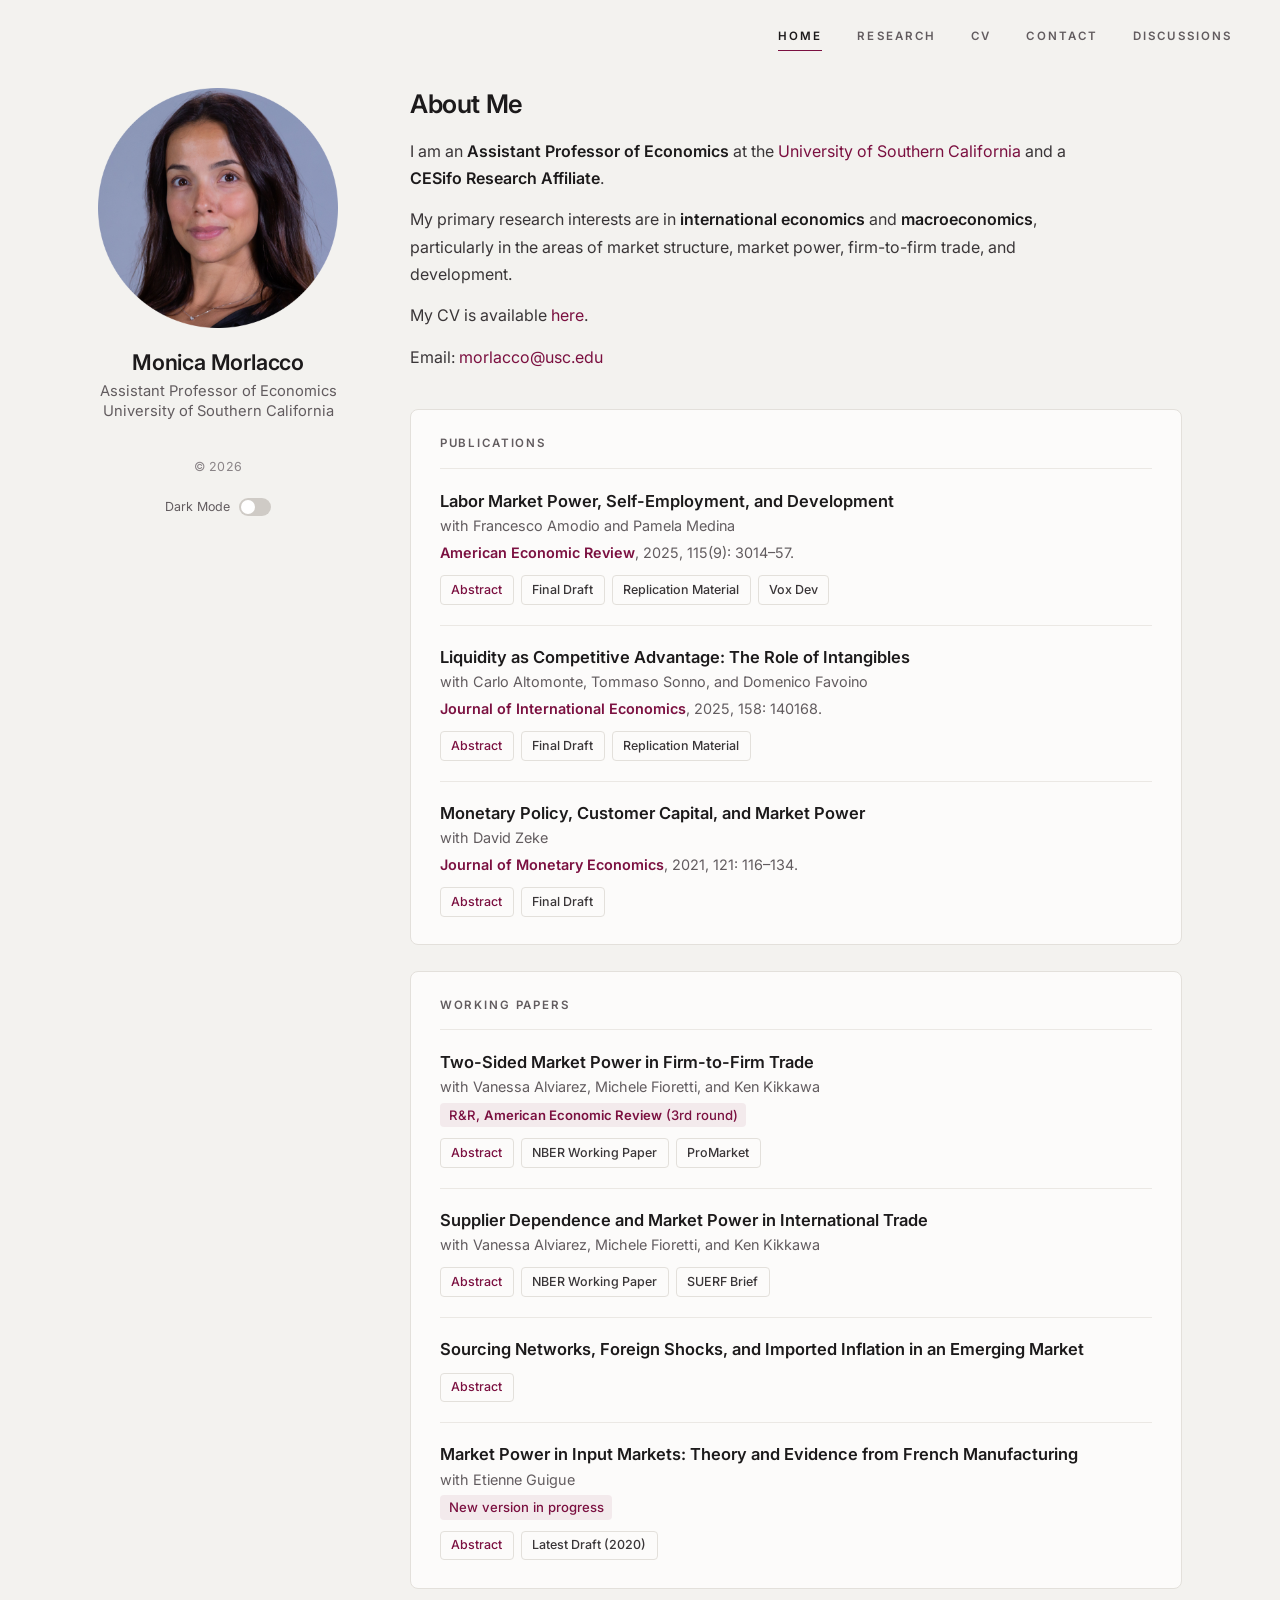
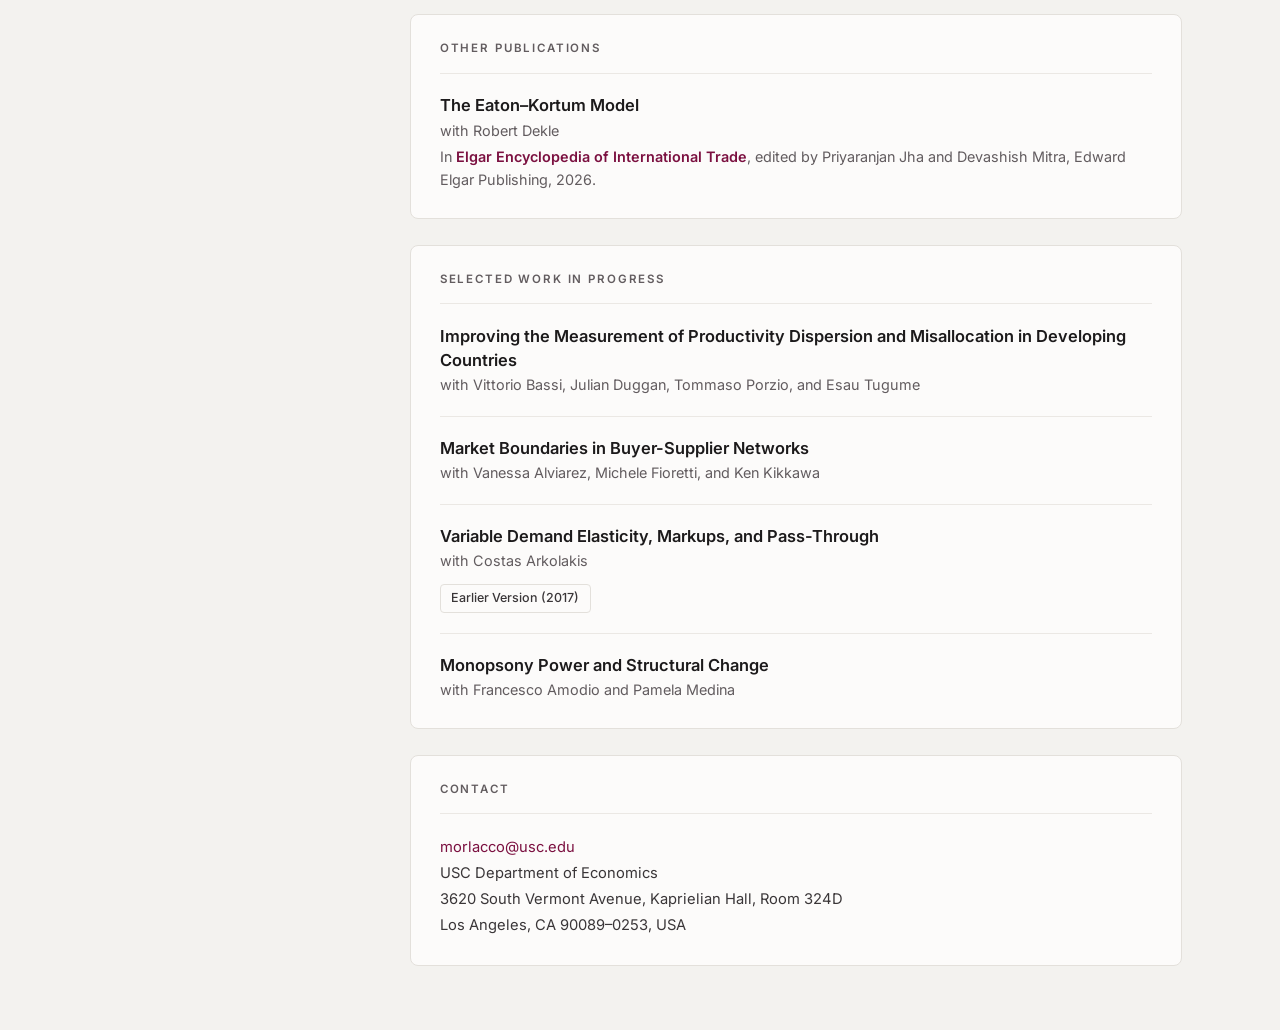
==== commit 61e07757: "Restyle: boxed sections, link buttons, single accent Co-Authored-By: Claude Fable 5.2 <noreply@anthr" ====
--- a/index.html
+++ b/index.html
@@ -86,7 +86,7 @@
             <h2>Publications</h2>
             <div class="paper">
                 <div class="paper-title">
-                    <a href="https://www.aeaweb.org/articles?id=10.1257/aer.20230490" target="_blank" rel="noopener noreferrer">&ldquo;Labor Market Power, Self-Employment, and Development&rdquo;</a><span class="coauthors">with Francesco Amodio and Pamela Medina</span>
+                    <a href="https://www.aeaweb.org/articles?id=10.1257/aer.20230490" target="_blank" rel="noopener noreferrer">Labor Market Power, Self-Employment, and Development</a><span class="coauthors">with Francesco Amodio and Pamela Medina</span>
                 </div>
                 <div class="paper-meta"><em>American Economic Review</em>, 2025, 115(9): 3014&ndash;57.</div>
                 <div class="paper-links">
@@ -95,12 +95,12 @@
                     <a href="https://www.openicpsr.org/openicpsr/project/219907/version/V1/view" target="_blank" rel="noopener noreferrer">Replication Material</a> <span class="sep">/</span>
                     <a href="https://voxdev.org/topic/firms/how-wage-setting-power-firms-shapes-perus-economy" target="_blank" rel="noopener noreferrer">Vox Dev</a>
                 </div>
-                <div class="paper-abstract"><div class="paper-abstract-inner">This paper shows that self-employment shapes labor market power in low-income countrieswith implications for industrial development. Using Peruvian data, we find that wage-setting power increases with employer concentration but less so where self-employment is more prevalent. A general equilibrium model shows that in oligopsonistic labor markets, self-employment raises the supply elasticity of wage labor, weakening employer market power. However, by the same mechanism, procompetitive policies aimed at expanding wage employment and reducing reliance on self-employment may unintentionally strengthen labor market power, undermining their objectives.</div></div>
-            </div>
-
-            <div class="paper">
-                <div class="paper-title">
-                    <a href="https://www.sciencedirect.com/science/article/abs/pii/S0022199625001254?dgcid=author" target="_blank" rel="noopener noreferrer">&ldquo;Liquidity as Competitive Advantage: The Role of Intangibles&rdquo;</a><span class="coauthors">with Carlo Altomonte, Tommaso Sonno, and Domenico Favoino</span>
+                <div class="paper-abstract"><div class="paper-abstract-inner">This paper shows that self-employment shapes labor market power in low-income countries, with implications for industrial development. Using Peruvian data, we find that wage-setting power increases with employer concentration but less so where self-employment is more prevalent. A general equilibrium model shows that in oligopsonistic labor markets, self-employment raises the supply elasticity of wage labor, weakening employer market power. However, by the same mechanism, procompetitive policies aimed at expanding wage employment and reducing reliance on self-employment may unintentionally strengthen labor market power, undermining their objectives.</div></div>
+            </div>
+
+            <div class="paper">
+                <div class="paper-title">
+                    <a href="https://www.sciencedirect.com/science/article/abs/pii/S0022199625001254?dgcid=author" target="_blank" rel="noopener noreferrer">Liquidity as Competitive Advantage: The Role of Intangibles</a><span class="coauthors">with Carlo Altomonte, Tommaso Sonno, and Domenico Favoino</span>
                 </div>
                 <div class="paper-meta"><em>Journal of International Economics</em>, 2025, 158: 140168.</div>
                 <div class="paper-links">
@@ -113,7 +113,7 @@
 
             <div class="paper">
                 <div class="paper-title">
-                    <a href="https://www.sciencedirect.com/science/article/abs/pii/S0304393221000489" target="_blank" rel="noopener noreferrer">&ldquo;Monetary Policy, Customer Capital, and Market Power&rdquo;</a><span class="coauthors">with David Zeke</span>
+                    <a href="https://www.sciencedirect.com/science/article/abs/pii/S0304393221000489" target="_blank" rel="noopener noreferrer">Monetary Policy, Customer Capital, and Market Power</a><span class="coauthors">with David Zeke</span>
                 </div>
                 <div class="paper-meta"><em>Journal of Monetary Economics</em>, 2021, 121: 116&ndash;134.</div>
                 <div class="paper-links">
@@ -129,7 +129,7 @@
             <h2>Working Papers</h2>
             <div class="paper">
                 <div class="paper-title">
-                    <a href="https://www.dropbox.com/scl/fi/nj01x8gueak0ufk7wo086/AFKM_october2026.pdf?rlkey=jigmh9o6l0p5ondloxxgsuxbx&raw=1" target="_blank" rel="noopener noreferrer">&ldquo;Two-Sided Market Power in Firm-to-Firm Trade&rdquo;</a><span class="coauthors">with Vanessa Alviarez, Michele Fioretti, and Ken Kikkawa</span>
+                    <a href="https://www.dropbox.com/scl/fi/nj01x8gueak0ufk7wo086/AFKM_october2026.pdf?rlkey=jigmh9o6l0p5ondloxxgsuxbx&raw=1" target="_blank" rel="noopener noreferrer">Two-Sided Market Power in Firm-to-Firm Trade</a><span class="coauthors">with Vanessa Alviarez, Michele Fioretti, and Ken Kikkawa</span>
                 </div>
                 <div class="paper-meta">
                     <span class="paper-status">R&amp;R, <em>American Economic Review</em> (3rd round)</span>
@@ -144,20 +144,20 @@
 
             <div class="paper">
                 <div class="paper-title">
-                    <a href="https://www.dropbox.com/scl/fi/4aodvbc1wxk0ey3oof4ol/hhi_draft_final.pdf?rlkey=zr006gykae7u5r3zgh2ivzv58&raw=1" target="_blank" rel="noopener noreferrer">&ldquo;Supplier Dependence and Market Power in International Trade&rdquo;</a><span class="coauthors">with Vanessa Alviarez, Michele Fioretti, and Ken Kikkawa</span>
+                    <a href="https://www.dropbox.com/scl/fi/4aodvbc1wxk0ey3oof4ol/hhi_draft_final.pdf?rlkey=zr006gykae7u5r3zgh2ivzv58&raw=1" target="_blank" rel="noopener noreferrer">Supplier Dependence and Market Power in International Trade</a><span class="coauthors">with Vanessa Alviarez, Michele Fioretti, and Ken Kikkawa</span>
                 </div>
                 <div class="paper-links">
                     <a href="#" class="abstract-link" aria-expanded="false" onclick="toggleAbstract(this); return false;">Abstract</a> <span class="sep">/</span>
                     <a href="https://www.nber.org/papers/w34114" target="_blank" rel="noopener noreferrer">NBER Working Paper</a> <span class="sep">/</span>
                     <a href="https://www.suerf.org/publications/suerf-policy-notes-and-briefs/navigating-global-supply-chains-why-market-concentration-in-input-trade-matters-for-markups/" target="_blank" rel="noopener noreferrer">SUERF Brief</a>
                 </div>
-                <div class="paper-abstract"><div class="paper-abstract-inner">Imports can become more diversified in the aggregate while individual buyers&rsquo; sourcing becomes more concentrated. We document this divergence in Colombian customs records for 2001&ndash;2025, comparing the HHI of each product&rsquo;s pooled imports with <em>sourcing concentration</em>, the average HHI of buyers&rsquo; own purchases. Pooling also hides country exposure. In 2019, purchases of products that buyers sourced entirely from China accounted for 8.9 percent of imports, compared with just 0.1 percent using pooled shares. After a supplier exits, more exposed buyers purchase persistently less relative to less exposed buyerswith little reallocation to existing exporters even where many are present. To assess what the two concentration measures imply for prices, we derive an equilibrium expression linking aggregate price&ndash;cost margins to supplier concentration, customer concentration and bargaining power under negotiated pricing. Using buyer-specific rather than pooled supplier shares raises implied margins, while buyer bargaining lowers them. Different market definitions and bargaining assumptions can even imply opposite margin trends for the same transactions.</div></div>
+                <div class="paper-abstract"><div class="paper-abstract-inner">Imports can become more diversified in the aggregate while individual buyers&rsquo; sourcing becomes more concentrated. We document this divergence in Colombian customs records for 2001&ndash;2025, comparing the HHI of each product&rsquo;s pooled imports with <em>sourcing concentration</em>, the average HHI of buyers&rsquo; own purchases. Pooling also hides country exposure. In 2019, purchases of products that buyers sourced entirely from China accounted for 8.9 percent of imports, compared with just 0.1 percent using pooled shares. After a supplier exits, more exposed buyers purchase persistently less relative to less exposed buyers, with little reallocation to existing exporters even where many are present. To assess what the two concentration measures imply for prices, we derive an equilibrium expression linking aggregate price&ndash;cost margins to supplier concentration, customer concentration and bargaining power under negotiated pricing. Using buyer-specific rather than pooled supplier shares raises implied margins, while buyer bargaining lowers them. Different market definitions and bargaining assumptions can even imply opposite margin trends for the same transactions.</div></div>
             </div>
 
             
             <div class="paper">
                 <div class="paper-title">
-                    <a href="https://www.dropbox.com/scl/fi/dexpfk4idj4811umj5x59/ippi_network_nber_v3.pdf?rlkey=8uvkm40zuzw3j78xerxaorocb&raw=1" target="_blank" rel="noopener noreferrer">&ldquo;Sourcing Networks, Foreign Shocks, and Imported Inflation in an Emerging Market&rdquo;</span><span class="coauthors"></span>
+                    <a href="https://www.dropbox.com/scl/fi/dexpfk4idj4811umj5x59/ippi_network_nber_v3.pdf?rlkey=8uvkm40zuzw3j78xerxaorocb&raw=1" target="_blank" rel="noopener noreferrer">Sourcing Networks, Foreign Shocks, and Imported Inflation in an Emerging Market</a>
                 </div>
                 <div class="paper-links">
                     <a href="#" class="abstract-link" aria-expanded="false" onclick="toggleAbstract(this); return false;">Abstract</a> 
@@ -168,7 +168,7 @@
             
             <div class="paper">
                 <div class="paper-title">
-                    <a href="https://www.dropbox.com/scl/fi/n2m83dj07eb5xgaxdgd1v/BP_draft_01102020.pdf?rlkey=waw8c3f8wlwtk6nilvm8t2avu&raw=1" target="_blank" rel="noopener noreferrer">&ldquo;Market Power in Input Markets: Theory and Evidence from French Manufacturing&rdquo;</a><span class="coauthors">with Etienne Guigue</span>
+                    <a href="https://www.dropbox.com/scl/fi/n2m83dj07eb5xgaxdgd1v/BP_draft_01102020.pdf?rlkey=waw8c3f8wlwtk6nilvm8t2avu&raw=1" target="_blank" rel="noopener noreferrer">Market Power in Input Markets: Theory and Evidence from French Manufacturing</a><span class="coauthors">with Etienne Guigue</span>
                 </div>
                 <div class="paper-meta"><span class="paper-status">New version in progress</span></div>
                 <div class="paper-links">
@@ -185,7 +185,7 @@
 
             <div class="paper">
                 <div class="paper-title">
-                    <a href="https://doi.org/10.4337/9781035327508.00041" target="_blank" rel="noopener noreferrer">&ldquo;The Eaton&ndash;Kortum Model&rdquo;</a><span class="coauthors">with Robert Dekle</span>
+                    <a href="https://doi.org/10.4337/9781035327508.00041" target="_blank" rel="noopener noreferrer">The Eaton&ndash;Kortum Model</a><span class="coauthors">with Robert Dekle</span>
                 </div>
                 <div class="paper-meta">In <em>Elgar Encyclopedia of International Trade</em>, edited by Priyaranjan Jha and Devashish Mitra, Edward Elgar Publishing, 2026.</div>
             </div>
@@ -197,19 +197,19 @@
 
             <div class="paper">
                 <div class="paper-title">
-                    <span class="paper-title-text">&ldquo;Improving the Measurement of Productivity Dispersion and Misallocation in Developing Countries&rdquo;</span><span class="coauthors">with Vittorio Bassi, Julian Duggan, Tommaso Porzio, and Esau Tugume</span>
-                </div>
-            </div>
-
-            <div class="paper">
-                <div class="paper-title">
-                    <span class="paper-title-text">&ldquo;Market Boundaries in Buyer-Supplier Networks&rdquo;</span><span class="coauthors">with Vanessa Alviarez, Michele Fioretti, and Ken Kikkawa</span>
-                </div>
-            </div>
-
-            <div class="paper">
-                <div class="paper-title">
-                    <span class="paper-title-text">&ldquo;Variable Demand Elasticity, Markups, and Pass-Through&rdquo;</span><span class="coauthors">with Costas Arkolakis</span>
+                    <span class="paper-title-text">Improving the Measurement of Productivity Dispersion and Misallocation in Developing Countries</span><span class="coauthors">with Vittorio Bassi, Julian Duggan, Tommaso Porzio, and Esau Tugume</span>
+                </div>
+            </div>
+
+            <div class="paper">
+                <div class="paper-title">
+                    <span class="paper-title-text">Market Boundaries in Buyer-Supplier Networks</span><span class="coauthors">with Vanessa Alviarez, Michele Fioretti, and Ken Kikkawa</span>
+                </div>
+            </div>
+
+            <div class="paper">
+                <div class="paper-title">
+                    <span class="paper-title-text">Variable Demand Elasticity, Markups, and Pass-Through</span><span class="coauthors">with Costas Arkolakis</span>
                 </div>
                 <div class="paper-links">
                     <a href="https://www.dropbox.com/scl/fi/9tb7kgwzkcyhcxzzi76xq/Arkolakis_Morlacco_08_2017.pdf?rlkey=79r1gd99sbg6riv1u0bfa4wcx&raw=1" target="_blank" rel="noopener noreferrer">Earlier Version (2017)</a>
@@ -218,7 +218,7 @@
 
             <div class="paper">
                 <div class="paper-title">
-                    <span class="paper-title-text">&ldquo;Monopsony Power and Structural Change&rdquo;</span><span class="coauthors">with Francesco Amodio and Pamela Medina</span>
+                    <span class="paper-title-text">Monopsony Power and Structural Change</span><span class="coauthors">with Francesco Amodio and Pamela Medina</span>
                 </div>
             </div>
 
--- a/css/style.css
+++ b/css/style.css
@@ -3,6 +3,39 @@
    ===================================================== */
 
 @import url('https://fonts.googleapis.com/css2?family=Inter:wght@300;400;500;600;700&display=swap');
+
+/* =====================================================
+   Color tokens (light default, dark via body.dark)
+   ===================================================== */
+:root {
+  --bg: #f3f2ef;            /* off-white page */
+  --bar: rgba(243,242,239,0.88);
+  --surface: #fcfbfa;       /* section boxes */
+  --border: #e3e0db;
+  --rule: #ebe8e4;          /* dividers inside boxes */
+  --text: #1c1a1b;
+  --text-2: #3a3638;        /* body copy */
+  --muted: #625c5f;
+  --faint: #8a8487;
+  --accent: #7b1040;
+  --accent-soft: rgba(123,16,64,0.07);
+  --switch: #cfcbc6;
+}
+body.dark {
+  --bg: #111011;
+  --bar: rgba(17,16,17,0.88);
+  --surface: #1a191a;
+  --border: #2c2a2b;
+  --rule: #262425;
+  --text: #f3f1f2;
+  --text-2: #d6d2d4;
+  --muted: #a8a2a5;
+  --faint: #7f797c;
+  --accent: #e08aae;
+  --accent-soft: rgba(224,138,174,0.12);
+  --switch: #3a3738;
+}
+
 /* =====================================================
    Reset + base
    ===================================================== */
@@ -10,12 +43,16 @@
 html { scroll-behavior: smooth; }
 body {
   font-family: 'Inter', -apple-system, BlinkMacSystemFont, "Segoe UI", system-ui, sans-serif;
-  background: #faf9f6;
-  color: #1a1a1a;
+  background: var(--bg);
+  color: var(--text);
   font-size: 16px;
   line-height: 1.65;
   -webkit-font-smoothing: antialiased;
   -moz-osx-font-smoothing: grayscale;
+}
+a:focus-visible, .switch input:focus-visible + .slider {
+  outline: 2px solid var(--accent);
+  outline-offset: 2px;
 }
 
 /* =====================================================
@@ -28,7 +65,7 @@
   justify-content: center;
   gap: 0.6rem;
   font-size: 0.78rem;
-  color: #6b7280;
+  color: var(--muted);
 }
 .switch {
   position: relative;
@@ -41,7 +78,7 @@
   position: absolute;
   cursor: pointer;
   inset: 0;
-  background: #d1d5db;
+  background: var(--switch);
   border-radius: 999px;
   transition: 0.2s;
 }
@@ -56,11 +93,8 @@
   border-radius: 50%;
   transition: 0.2s;
 }
-.switch input:checked + .slider { background: #fafafa; }
-.switch input:checked + .slider::before {
-  transform: translateX(14px);
-  background: #1a1a1a;
-}
+.switch input:checked + .slider { background: var(--accent); }
+.switch input:checked + .slider::before { transform: translateX(14px); }
 
 /* =====================================================
    Top bar (translucent backdrop) + top-right nav
@@ -71,7 +105,7 @@
   left: 0;
   right: 0;
   height: 4.5rem;
-  background: rgba(250,249,246,0.85);
+  background: var(--bar);
   backdrop-filter: saturate(180%) blur(14px);
   -webkit-backdrop-filter: saturate(180%) blur(14px);
   z-index: 80;
@@ -90,16 +124,16 @@
   z-index: 90;
 }
 .top-nav a {
-  color: #6b7280;
+  color: var(--muted);
   text-decoration: none;
   padding-bottom: 4px;
   border-bottom: 1.5px solid transparent;
   transition: color 0.15s ease, border-color 0.15s ease;
 }
-.top-nav a:hover { color: #1a1a1a; }
+.top-nav a:hover { color: var(--text); }
 .top-nav a.active {
-  color: #1a1a1a;
-  border-bottom-color: #7b1040;
+  color: var(--text);
+  border-bottom-color: var(--accent);
 }
 
 /* =====================================================
@@ -108,10 +142,10 @@
 .layout {
   max-width: 1180px;
   margin: 0 auto;
-  padding: 5rem 3rem 4rem;
+  padding: 5.5rem 3rem 4rem;
   display: grid;
   grid-template-columns: 240px 1fr;
-  gap: 5.5rem;
+  gap: 4.5rem;
   align-items: start;
 }
 
@@ -126,341 +160,261 @@
 .sidebar-photo img {
   width: 100%;
   display: block;
-  border-radius: 2px;
+  border-radius: 6px;
 }
 .sidebar-name {
   margin-top: 1.3rem;
   font-size: 1.35rem;
-  font-weight: 500;
+  font-weight: 600;
   letter-spacing: -0.01em;
-  color: #1a1a1a;
+  color: var(--text);
   line-height: 1.25;
 }
 .sidebar-affiliation {
   margin-top: 0.3rem;
   font-size: 0.92rem;
-  color: #6b7280;
-  font-weight: 400;
+  color: var(--muted);
   line-height: 1.4;
 }
 .sidebar-copy {
   margin-top: 2.2rem;
   font-size: 0.78rem;
-  color: #9ca3af;
+  color: var(--faint);
   letter-spacing: 0.02em;
 }
 
-/* Sidebar contact block (home page only) */
-.sidebar-contact {
-  margin-top: 1.5cm;
-  text-align: left;
-}
-.sidebar-contact .contact-label {
-  font-weight: 700;
+/* =====================================================
+   Content column
+   ===================================================== */
+.content { min-width: 0; }
+
+/* Page intro (About Me / page title) — unboxed */
+.about h1 {
+  font-size: 1.6rem;
+  font-weight: 600;
+  letter-spacing: -0.015em;
+  color: var(--text);
+  line-height: 1.25;
+  margin-bottom: 1.1rem;
+}
+.about p {
+  margin-bottom: 0.9rem;
   font-size: 1rem;
-  color: #1a1a1a;
-  margin-bottom: 0.5rem;
-}
-.sidebar-contact .contact-address {
-  font-size: 0.82rem;
-  color: #4b5563;
-  line-height: 1.65;
-}
-
-.sidebar-contact a {
-    color: #c2185b;
-    text-decoration: none;
-}
-
-/* =====================================================
-   CV page
-   ===================================================== */
-.cv-buttons {
-  display: flex;
-  gap: 1rem;
-  margin-bottom: 3rem;
-  flex-wrap: wrap;
-}
-.cv-button {
-  display: inline-block;
-  padding: 0.65rem 1.4rem;
-  font-size: 0.7rem;
-  font-weight: 600;
-  letter-spacing: 0.18em;
+  color: var(--text-2);
+  line-height: 1.7;
+  max-width: 44rem;
+}
+.about p:last-child { margin-bottom: 0; }
+.about strong { font-weight: 600; color: var(--text); }
+.about a, .disc-meta a {
+  color: var(--accent);
+  text-decoration: underline;
+  text-decoration-color: transparent;
+  text-underline-offset: 3px;
+  transition: text-decoration-color 0.15s ease;
+}
+.about a:hover, .disc-meta a:hover { text-decoration-color: currentColor; }
+
+/* Section boxes */
+.section {
+  margin-top: 1.6rem;
+  scroll-margin-top: 5.5rem;
+  background: var(--surface);
+  border: 1px solid var(--border);
+  border-radius: 8px;
+  padding: 1.5rem 1.8rem 1.7rem;
+}
+.about + .section { margin-top: 2.4rem; }
+.section h2 {
+  font-size: 0.72rem;
+  font-weight: 600;
+  letter-spacing: 0.16em;
   text-transform: uppercase;
-  color: #1a1a1a;
-  background: transparent;
-  border: 1px solid #1a1a1a;
-  text-decoration: none;
-  transition: all 0.15s ease;
-}
-.cv-button:hover {
-  background: #1a1a1a;
-  color: #fafafa;
-}
-
-.cv-section { margin-bottom: 0.8rem; }
-.cv-row {
-  display: grid;
-  grid-template-columns: 110px 1fr;
-  gap: 1.4rem;
-  margin-bottom: 0.55rem;
-  font-size: 0.95rem;
-  line-height: 1.65;
-  color: #2a2a2a;
-}
-.cv-row em { font-style: italic; color: #6b7280; }
-.cv-year {
-  color: #9ca3af;
-  font-size: 0.82rem;
-  font-weight: 500;
-  letter-spacing: 0.04em;
-  padding-top: 0.15rem;
-}
-
-/* =====================================================
-   Content column
-   ===================================================== */
-.content { min-width: 0; }
-
-/* About me block */
-.about h1 {
-  font-size: 1.4rem;
-  font-weight: 600;
-  letter-spacing: -0.01em;
-  color: #1a1a1a;
-  padding-bottom: 0.65rem;
-  border-bottom: 1px solid #e5e7eb;
-  margin-bottom: 1.8rem;
-}
-.about p {
-  margin-bottom: 1rem;
-  font-size: 1rem;
-  color: #2a2a2a;
-  line-height: 1.7;
-}
-.about p:last-child { margin-bottom: 0; }
-.about strong { font-weight: 600; color: #1a1a1a; }
-.about a {
-  color: #c2185b;
-  text-decoration: none;
-  transition: opacity 0.15s ease;
-}
-.about a:hover { opacity: 0.7; }
-
-
-/* Section headings */
-.section { margin-top: 3.5rem; scroll-margin-top: 5rem; }
-.section h2 {
-  font-size: 1.4rem;
-  font-weight: 600;
-  letter-spacing: -0.01em;
-  color: #1a1a1a;
-  padding-bottom: 0.65rem;
-  border-bottom: 1px solid #e5e7eb;
-  margin-bottom: 1.8rem;
+  color: var(--muted);
+  padding-bottom: 0.9rem;
+  border-bottom: 1px solid var(--rule);
+  margin-bottom: 1.3rem;
 }
 
 /* Paper entries */
-.paper { margin-bottom: 2.4rem; }
-.paper:last-child { margin-bottom: 0; }
+.paper + .paper {
+  margin-top: 1.25rem;
+  padding-top: 1.25rem;
+  border-top: 1px solid var(--rule);
+}
 
 .paper-title {
-  font-size: 1.02rem;
+  font-size: 1.03rem;
   line-height: 1.45;
-  color: #1a1a1a;
-}
-
+  color: var(--text);
+}
 .paper-title a {
   color: inherit;
   text-decoration: none;
   font-weight: 600;
-  border-bottom: 1px solid transparent;
-  transition: border-color 0.15s ease;
-}
-.paper-title a:hover { color: #7b1040; border-bottom-color: #7b1040; }
+  transition: color 0.15s ease;
+}
+.paper-title a:hover { color: var(--accent); }
 .paper-title-text { font-weight: 600; }
-body.dark .paper-title-text { color: #fafafa; }
+.paper-title .coauthors:empty { display: none; }
 .paper-title .coauthors {
   display: block;
   margin-top: 0.15rem;
   font-weight: 400;
-  color: #6b7280;
-  font-size: 0.85rem;
+  color: var(--muted);
+  font-size: 0.9rem;
 }
 
 .paper-meta {
-  margin-top: 0.35rem;
-  font-size: 0.83rem;
-  color: #4b5563;
+  margin-top: 0.3rem;
+  font-size: 0.9rem;
+  color: var(--muted);
   line-height: 1.55;
 }
 .paper-meta em {
-  font-weight: 600;
   font-style: normal;
-  color: #7b1040;
-  font-size: 0.92rem;
+  font-weight: 600;
+  color: var(--accent);
 }
 .paper-status {
-  font-style: italic;
-  color: #4b5563;
+  display: inline-block;
+  padding: 0.12rem 0.55rem;
+  border-radius: 4px;
+  background: var(--accent-soft);
+  color: var(--accent);
+  font-size: 0.82rem;
+  font-weight: 500;
 }
 
 .paper-links {
-  margin-top: 0.45rem;
+  margin-top: 0.7rem;
   display: flex;
   flex-wrap: wrap;
-  gap: 0.4rem 0.6rem;
-  font-size: 0.82rem;
-  color: #9ca3af;
+  gap: 0.45rem;
 }
 .paper-links a {
-  color: #9ca3af;
+  padding: 0.22rem 0.65rem;
+  font-size: 0.78rem;
+  font-weight: 500;
+  color: var(--text-2);
   text-decoration: none;
-  border-bottom: 1px solid transparent;
+  border: 1px solid var(--border);
+  border-radius: 4px;
   transition: color 0.15s ease, border-color 0.15s ease;
 }
 .paper-links a:hover {
-  color: #1a1a1a;
-  border-bottom-color: #1a1a1a;
-}
-.paper-links .sep { color: #d1d5db; }
-
-/* Abstract toggle */
-.abstract-btn {
-  flex: none;
-  width: 19px;
-  height: 19px;
-  margin-right: 0.55rem;
-  padding: 0;
-  border: 1px solid #d8b3c2;
-  border-radius: 50%;
-  background: none;
-  color: #c2185b;
-  font-family: inherit;
-  font-size: 0.95rem;
-  font-weight: 400;
-  line-height: 1;
-  display: inline-flex;
-  align-items: center;
-  justify-content: center;
-  vertical-align: -3px;
-  cursor: pointer;
-  transition: background 0.15s ease, color 0.15s ease, border-color 0.15s ease;
-}
-.abstract-btn:hover { background: #c2185b; color: #ffffff; border-color: #c2185b; }
-.abstract-all-btn {
-  display: inline-block;
-  margin: -0.4rem 0 1.4rem;
-  font-family: inherit;
-  font-size: 0.7rem;
-  font-weight: 600;
-  letter-spacing: 0.1em;
-  text-transform: uppercase;
-  color: #9ca3af;
-  background: none;
-  border: none;
-  padding: 0;
-  cursor: pointer;
-  transition: color 0.15s ease;
-}
-.abstract-all-btn:hover { color: #c2185b; }
-.abstract-all-btn[aria-expanded="true"] { color: #c2185b; }
+  color: var(--accent);
+  border-color: var(--accent);
+}
+.paper-links .sep { display: none; }
+
+/* Abstract toggle + panel */
+.paper-links .abstract-link { color: var(--accent); }
+.paper-links .abstract-link[aria-expanded="true"] {
+  border-color: var(--accent);
+  background: var(--accent-soft);
+}
 .paper-abstract {
   max-height: 0;
   overflow: hidden;
   transition: max-height 0.3s ease;
 }
 .paper-abstract-inner {
-  margin-top: 0.6rem;
-  padding: 0.75rem 1rem;
-  border-left: 2px solid #e3c4d1;
-  background: #fbf6f8;
-  border-radius: 0;
+  margin-top: 0.8rem;
+  padding: 0.85rem 1rem;
+  background: var(--bg);
+  border-radius: 6px;
   font-size: 0.9rem;
   line-height: 1.6;
-  color: #4b5563;
-}
+  color: var(--text-2);
+}
+
+/* Contact box (bottom of home page) */
+.contact-bottom .contact-address {
+  font-size: 0.92rem;
+  color: var(--text-2);
+  line-height: 1.75;
+}
+.contact-bottom a {
+  color: var(--accent);
+  text-decoration: underline;
+  text-decoration-color: transparent;
+  text-underline-offset: 3px;
+  transition: text-decoration-color 0.15s ease;
+}
+.contact-bottom a:hover { text-decoration-color: currentColor; }
 
 /* Discussion entries */
-.discussion {
-  margin-bottom: 1.6rem;
-  padding-bottom: 1.6rem;
-  border-bottom: 1px solid #f3f4f6;
-}
-.discussion:last-child { border-bottom: none; }
+.discussion + .discussion {
+  margin-top: 1.25rem;
+  padding-top: 1.25rem;
+  border-top: 1px solid var(--rule);
+}
 .disc-title {
-  font-size: 0.94rem;
-  font-weight: 600;
-  color: #1a1a1a;
-  line-height: 1.5;
+  font-size: 1.03rem;
+  font-weight: 600;
+  color: var(--text);
+  line-height: 1.45;
 }
 .disc-authors {
+  display: block;
+  margin-top: 0.15rem;
   font-weight: 400;
-  color: #6b7280;
-  font-size: 0.88rem;
+  color: var(--muted);
+  font-size: 0.9rem;
 }
 .disc-meta {
-  margin-top: 0.4rem;
-  font-size: 0.88rem;
-  color: #6b7280;
+  margin-top: 0.3rem;
+  font-size: 0.9rem;
+  color: var(--muted);
   line-height: 1.55;
 }
-.disc-meta a {
-  color: #9ca3af;
+
+/* =====================================================
+   CV page
+   ===================================================== */
+.cv-buttons {
+  display: flex;
+  gap: 0.8rem;
+  margin-bottom: 2rem;
+  flex-wrap: wrap;
+}
+.cv-button {
+  display: inline-block;
+  padding: 0.6rem 1.2rem;
+  font-size: 0.7rem;
+  font-weight: 600;
+  letter-spacing: 0.16em;
+  text-transform: uppercase;
+  color: var(--text);
+  background: var(--surface);
+  border: 1px solid var(--text);
+  border-radius: 4px;
   text-decoration: none;
-  border-bottom: 1px solid transparent;
-  transition: color 0.15s ease, border-color 0.15s ease;
-}
-.disc-meta a:hover {
-  color: #1a1a1a;
-  border-bottom-color: #1a1a1a;
-}
-
-/* =====================================================
-   Dark mode overrides
-   ===================================================== */
-body.dark { background: #0f0f0f; color: #e5e7eb; }
-body.dark .top-bar { background: rgba(15,15,15,0.85); }
-body.dark .sidebar-name { color: #fafafa; }
-body.dark .sidebar-affiliation { color: #9ca3af; }
-body.dark .sidebar-contact .contact-label { color: #fafafa; }
-body.dark .sidebar-contact .contact-address { color: #9ca3af; }
-body.dark .sidebar-copy { color: #6b7280; }
-body.dark .dark-toggle { color: #9ca3af; }
-body.dark .about h1, body.dark .section h2 { color: #fafafa; border-bottom-color: #2a2a2a; }
-body.dark .about p { color: #d1d5db; }
-body.dark .about strong { color: #fafafa; }
-body.dark .about a { color: #ec4899; text-decoration: none; }
-body.dark .paper-title { color: #fafafa; }
-body.dark .paper-title a { color: #fafafa; }
-body.dark .paper-title a:hover { border-bottom-color: #c44d7a; }
-body.dark .paper-title .coauthors { color: #9ca3af; }
-body.dark .paper-meta { color: #9ca3af; }
-body.dark .paper-meta em { color: #e06c9f; }
-body.dark .paper-status { color: #9ca3af; }
-body.dark .paper-links { color: #6b7280; }
-body.dark .paper-links a { color: #6b7280; }
-body.dark .paper-links a:hover { color: #fafafa; border-bottom-color: #fafafa; }
-body.dark .paper-links .sep { color: #2a2a2a; }
-body.dark .abstract-btn { border-color: #7b1040; color: #ec4899; }
-body.dark .abstract-btn:hover { background: #ec4899; color: #0f0f0f; border-color: #ec4899; }
-body.dark .paper-abstract-inner { background: #1a1416; border-left-color: #7b1040; color: #d1d5db; }
-body.dark .discussion { border-bottom-color: #1f2937; }
-body.dark .disc-title { color: #fafafa; }
-body.dark .disc-authors { color: #9ca3af; }
-body.dark .disc-meta { color: #9ca3af; }
-body.dark .disc-meta a { color: #6b7280; }
-body.dark .disc-meta a:hover { color: #fafafa; border-bottom-color: #fafafa; }
-body.dark .top-nav a { color: #9ca3af; }
-body.dark .top-nav a:hover { color: #fafafa; }
-body.dark .top-nav a.active { color: #fafafa; border-bottom-color: #c44d7a; }
-body.dark .cv-button { color: #fafafa; background: transparent; border-color: #fafafa; }
-body.dark .cv-button:hover { background: #fafafa; color: #0f0f0f; }
-body.dark .cv-row { color: #d1d5db; }
-body.dark .cv-row em { color: #9ca3af; }
-body.dark .cv-year { color: #6b7280; }
-body.dark .slider { background: #2a2a2a; }
+  transition: all 0.15s ease;
+}
+.cv-button:hover {
+  background: var(--text);
+  color: var(--bg);
+}
+
+.cv-row {
+  display: grid;
+  grid-template-columns: 96px 1fr;
+  gap: 1.2rem;
+  font-size: 0.95rem;
+  line-height: 1.6;
+  color: var(--text-2);
+}
+.cv-row + .cv-row { margin-top: 0.6rem; }
+.cv-row em { font-style: italic; color: var(--muted); }
+.cv-year {
+  color: var(--faint);
+  font-size: 0.84rem;
+  font-weight: 500;
+  font-variant-numeric: tabular-nums;
+  padding-top: 0.1rem;
+}
 
 /* =====================================================
    Responsive
@@ -469,42 +423,33 @@
   .top-nav {
     position: static;
     justify-content: flex-end;
-    padding: 1.5rem 1.5rem 0;
-    gap: 1.4rem;
+    flex-wrap: wrap;
+    padding: 1.5rem 1.25rem 0;
+    gap: 0.6rem 1.4rem;
   }
   .top-bar { display: none; }
   .layout {
     grid-template-columns: 1fr;
-    gap: 2.5rem;
-    padding: 1rem 1.5rem 3rem;
+    gap: 2.2rem;
+    padding: 1.5rem 1.25rem 3rem;
   }
   .sidebar {
     position: static;
     display: grid;
-    grid-template-columns: 140px 1fr;
-    gap: 1.5rem;
-    align-items: start;
+    grid-template-columns: 110px 1fr;
+    column-gap: 1.2rem;
+    align-items: center;
     text-align: left;
   }
-  .sidebar-photo { max-width: 140px; grid-column: 1; grid-row: 1 / span 2; }
-  .sidebar-name { margin-top: 0; grid-column: 2; grid-row: 1; align-self: end; }
-  .sidebar-affiliation { grid-column: 2; grid-row: 2; align-self: start; }
+  .sidebar-photo { grid-row: 1 / span 2; max-width: 110px; }
+  .sidebar-name { margin-top: 0; align-self: end; }
+  .sidebar-affiliation { align-self: start; }
+  .sidebar-copy { display: none; }
   .dark-toggle { grid-column: 1 / -1; justify-content: flex-start; }
-  .sidebar-copy { display: none; }
-  .sidebar-contact { margin-top: 1.5rem; grid-column: 1 / -1; }
-}
-
-/* Abstract link in the links row */
-.paper-links .abstract-link { color: #c2185b; }
-.paper-links .abstract-link:hover { color: #7b1040; border-bottom-color: #7b1040; }
-.paper-links .abstract-link[aria-expanded="true"] { color: #7b1040; border-bottom-color: #7b1040; }
-body.dark .paper-links .abstract-link { color: #ec4899; }
-body.dark .paper-links .abstract-link:hover,
-body.dark .paper-links .abstract-link[aria-expanded="true"] { color: #ec4899; border-bottom-color: #ec4899; }
-
-/* Contact section at the bottom of the page (all screen sizes) */
-.contact-bottom .contact-address { font-size: 0.9rem; color: #4b5563; line-height: 1.75; }
-.contact-bottom a { color: #c2185b; text-decoration: none; }
-body.dark .contact-bottom .contact-address { color: #9ca3af; }
-body.dark .contact-bottom a { color: #ec4899; }
-
+  .section { padding: 1.2rem 1.15rem 1.35rem; }
+  .cv-row { grid-template-columns: 78px 1fr; gap: 0.8rem; }
+}
+@media (prefers-reduced-motion: reduce) {
+  html { scroll-behavior: auto; }
+  * { transition: none !important; }
+}
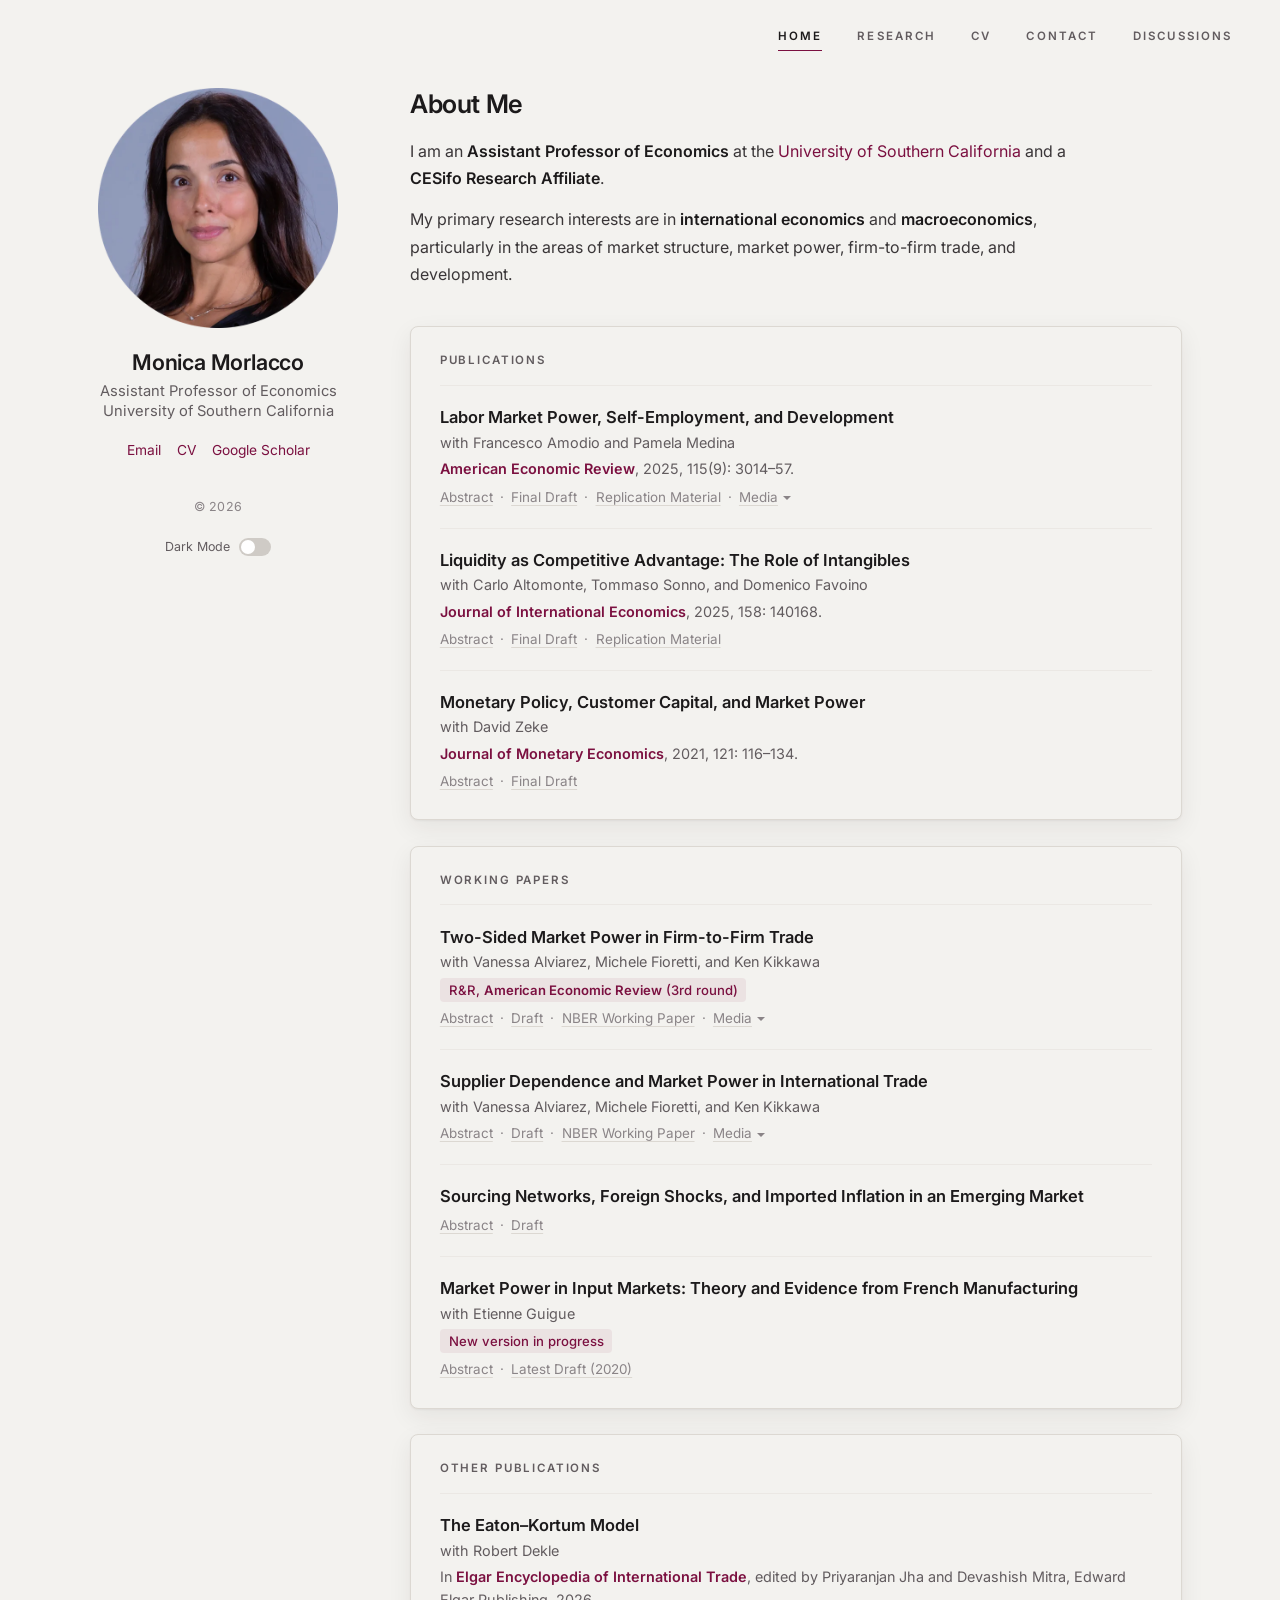
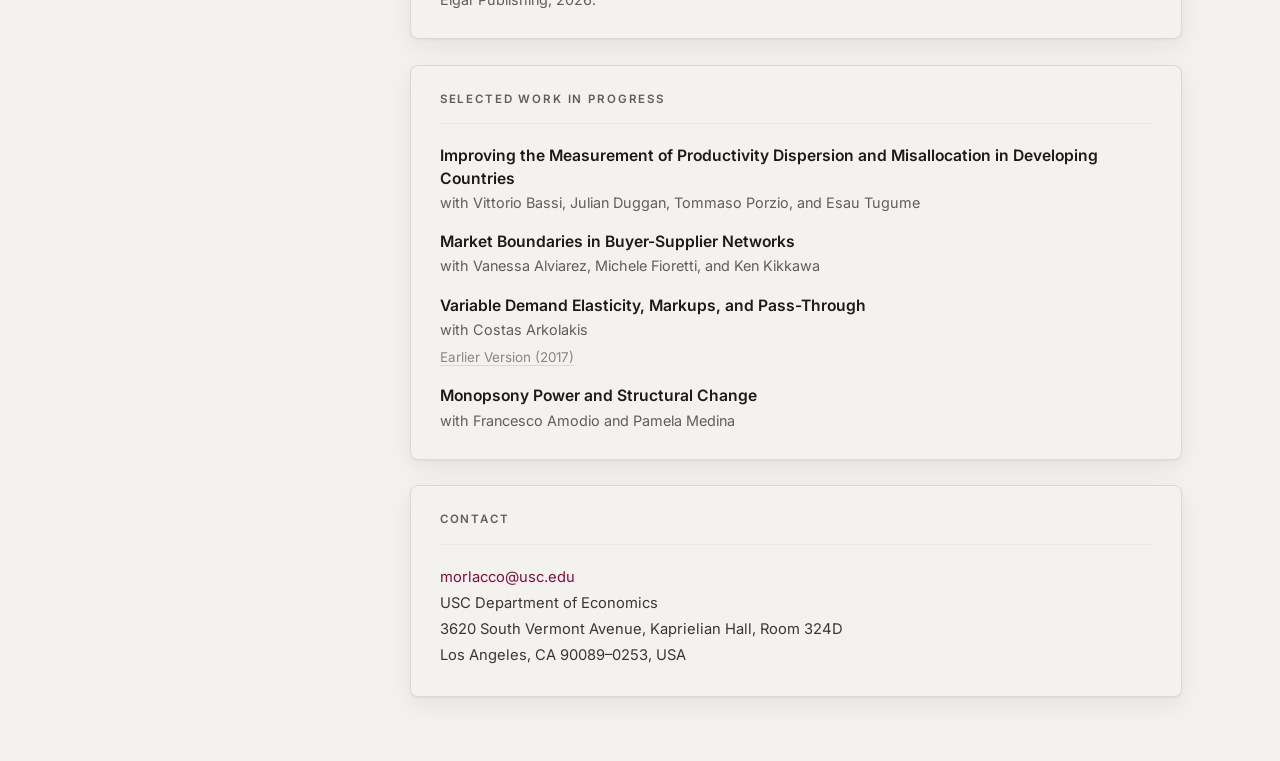
==== commit 65974f41: "Compact paper links with Media menu, softer dark mode, sidebar links, smaller portrait Co-Authored-B" ====
--- a/index.html
+++ b/index.html
@@ -52,9 +52,14 @@
 <div class="layout">
 
     <aside class="sidebar">
-        <div class="sidebar-photo"><img src="assets/portrait.png" alt="Monica Morlacco"></div>
-        <div class="sidebar-name">Monica Morlacco</div>
+        <div class="sidebar-photo"><img src="assets/portrait.webp" width="560" height="560" alt="Monica Morlacco"></div>
+        <div class="sidebar-name"><a href="/">Monica Morlacco</a></div>
         <div class="sidebar-affiliation">Assistant Professor of Economics<br>University of Southern California</div>
+        <div class="sidebar-links">
+            <a href="mailto:morlacco@usc.edu">Email</a>
+            <a href="/cv.html">CV</a>
+            <a href="https://scholar.google.com/citations?user=z0kVFdkAAAAJ&hl=en" target="_blank" rel="noopener noreferrer">Google Scholar</a>
+        </div>
 
 
     
@@ -77,8 +82,6 @@
             <h1>About Me</h1>
             <p>I am an <strong>Assistant Professor of Economics</strong> at the <a href="https://dornsife.usc.edu/economics/">University of Southern California</a> and a <strong>CESifo Research Affiliate</strong>.</p>
             <p>My primary research interests are in <strong>international economics</strong> and <strong>macroeconomics</strong>, particularly in the areas of market structure, market power, firm-to-firm trade, and development.</p>
-            <p class="about-cv">My CV is available <a href="/cv.html">here</a>.</p>
-            <p>Email: <a href="mailto:morlacco@usc.edu">morlacco@usc.edu</a></p>
         </section>
 
         <!-- PUBLICATIONS -->
@@ -90,10 +93,10 @@
                 </div>
                 <div class="paper-meta"><em>American Economic Review</em>, 2025, 115(9): 3014&ndash;57.</div>
                 <div class="paper-links">
-                    <a href="#" class="abstract-link" aria-expanded="false" onclick="toggleAbstract(this); return false;">Abstract</a> <span class="sep">/</span>
-                    <a href="https://www.dropbox.com/scl/fi/ssog22t00silq2gifz6p3/amm_editorial.pdf?rlkey=wl6d53hbw65imjqwatrutzz7v&raw=1" target="_blank" rel="noopener noreferrer">Final Draft</a> <span class="sep">/</span>
-                    <a href="https://www.openicpsr.org/openicpsr/project/219907/version/V1/view" target="_blank" rel="noopener noreferrer">Replication Material</a> <span class="sep">/</span>
-                    <a href="https://voxdev.org/topic/firms/how-wage-setting-power-firms-shapes-perus-economy" target="_blank" rel="noopener noreferrer">Vox Dev</a>
+                    <a href="#" class="abstract-link" aria-expanded="false" onclick="toggleAbstract(this); return false;">Abstract</a> <span class="sep">&middot;</span>
+                    <a href="https://www.dropbox.com/scl/fi/ssog22t00silq2gifz6p3/amm_editorial.pdf?rlkey=wl6d53hbw65imjqwatrutzz7v&raw=1" target="_blank" rel="noopener noreferrer">Final Draft</a> <span class="sep">&middot;</span>
+                    <a href="https://www.openicpsr.org/openicpsr/project/219907/version/V1/view" target="_blank" rel="noopener noreferrer">Replication Material</a> <span class="sep">&middot;</span>
+                    <details class="media"><summary>Media</summary><div class="media-menu"><a href="https://voxdev.org/topic/firms/how-wage-setting-power-firms-shapes-perus-economy" target="_blank" rel="noopener noreferrer">Vox Dev</a></div></details>
                 </div>
                 <div class="paper-abstract"><div class="paper-abstract-inner">This paper shows that self-employment shapes labor market power in low-income countries, with implications for industrial development. Using Peruvian data, we find that wage-setting power increases with employer concentration but less so where self-employment is more prevalent. A general equilibrium model shows that in oligopsonistic labor markets, self-employment raises the supply elasticity of wage labor, weakening employer market power. However, by the same mechanism, procompetitive policies aimed at expanding wage employment and reducing reliance on self-employment may unintentionally strengthen labor market power, undermining their objectives.</div></div>
             </div>
@@ -104,8 +107,8 @@
                 </div>
                 <div class="paper-meta"><em>Journal of International Economics</em>, 2025, 158: 140168.</div>
                 <div class="paper-links">
-                    <a href="#" class="abstract-link" aria-expanded="false" onclick="toggleAbstract(this); return false;">Abstract</a> <span class="sep">/</span>
-                    <a href="https://www.dropbox.com/scl/fi/vj2jog30ieb1pw1w4rrgj/amsf_draft_final.pdf?rlkey=y98skmtkenb916fttmcxts9ty&raw=1" target="_blank" rel="noopener noreferrer">Final Draft</a> <span class="sep">/</span>
+                    <a href="#" class="abstract-link" aria-expanded="false" onclick="toggleAbstract(this); return false;">Abstract</a> <span class="sep">&middot;</span>
+                    <a href="https://www.dropbox.com/scl/fi/vj2jog30ieb1pw1w4rrgj/amsf_draft_final.pdf?rlkey=y98skmtkenb916fttmcxts9ty&raw=1" target="_blank" rel="noopener noreferrer">Final Draft</a> <span class="sep">&middot;</span>
                     <a href="https://data.mendeley.com/datasets/bkcp8h8gx2/1" target="_blank" rel="noopener noreferrer">Replication Material</a>
                 </div>
                 <div class="paper-abstract"><div class="paper-abstract-inner">We show that short-term liquidity can be a source of competitive advantage by enabling firms to invest in intangible assets. Our analysis leverages a French reform that capped payment delays in trade credit contracts, which generated quasi-experimental variation in corporate liquidity across manufacturing firms. Higher liquidity led to significantly greater investment in intangibles, which, in turn, raised markups and market shares. These results suggest a strategic role for liquidity in shaping firm performance, indicating that initial financial conditions can have lasting effects on productivity and market structure.</div></div>
@@ -117,7 +120,7 @@
                 </div>
                 <div class="paper-meta"><em>Journal of Monetary Economics</em>, 2021, 121: 116&ndash;134.</div>
                 <div class="paper-links">
-                    <a href="#" class="abstract-link" aria-expanded="false" onclick="toggleAbstract(this); return false;">Abstract</a> <span class="sep">/</span>
+                    <a href="#" class="abstract-link" aria-expanded="false" onclick="toggleAbstract(this); return false;">Abstract</a> <span class="sep">&middot;</span>
                     <a href="https://www.dropbox.com/scl/fi/0erby95xn87bxoxxmjyve/MPCCMP_JMESUBMISSION.pdf?rlkey=vaty98ygf5soyecn665kx8t8d&raw=1" target="_blank" rel="noopener noreferrer">Final Draft</a>
                 </div>
                 <div class="paper-abstract"><div class="paper-abstract-inner">In U.S. firm-level data, large firms increase their spending on customer capital significantly more than small firms following an interest rate decline. We interpret this evidence in a model with product market frictions where heterogeneous firms strategically advertise to build a customer base. When a firm advertises, it shifts customers&rsquo; demand away from competitors. This externality is especially severe when firms have a sizable existing customer base, discouraging smaller competitors and making them less responsive to interest rate shocks. The model provides a rationale for the rise in market concentration and market power in recent decades, while interest rates fell.</div></div>
@@ -135,9 +138,10 @@
                     <span class="paper-status">R&amp;R, <em>American Economic Review</em> (3rd round)</span>
                 </div>
                 <div class="paper-links">
-                    <a href="#" class="abstract-link" aria-expanded="false" onclick="toggleAbstract(this); return false;">Abstract</a> <span class="sep">/</span>
-                    <a href="https://www.nber.org/papers/w31253" target="_blank" rel="noopener noreferrer">NBER Working Paper</a> <span class="sep">/</span>
-                    <a href="https://www.promarket.org/2025/10/24/market-power-shifts-tariff-costs-to-suppliers/" target="_blank" rel="noopener noreferrer">ProMarket</a>
+                    <a href="#" class="abstract-link" aria-expanded="false" onclick="toggleAbstract(this); return false;">Abstract</a> <span class="sep">&middot;</span>
+                    <a href="https://www.dropbox.com/scl/fi/nj01x8gueak0ufk7wo086/AFKM_october2026.pdf?rlkey=jigmh9o6l0p5ondloxxgsuxbx&raw=1" target="_blank" rel="noopener noreferrer">Draft</a> <span class="sep">&middot;</span>
+                    <a href="https://www.nber.org/papers/w31253" target="_blank" rel="noopener noreferrer">NBER Working Paper</a> <span class="sep">&middot;</span>
+                    <details class="media"><summary>Media</summary><div class="media-menu"><a href="https://www.promarket.org/2025/10/24/market-power-shifts-tariff-costs-to-suppliers/" target="_blank" rel="noopener noreferrer">ProMarket</a></div></details>
                 </div>
                 <div class="paper-abstract"><div class="paper-abstract-inner">We develop and estimate a model of two-sided market power to study tariff pass-through in firm-to-firm trade. A tariff moves the negotiated price through two channels: the bilateral markup, set by bargaining, and the supplier’s marginal cost, which falls alongside quantities under decreasing returns. The same decreasing returns give concentrated buyers rents to bargain over, so prices fall with the buyer’s share of its supplier’s output. Using U.S. customs data, we estimate substantial importer bargaining power and steep export supply. Within continuing relationships, suppliers absorb about 30 percent of the 2018 tariffs, primarily through lower marginal costs as demand contracts.</div></div>
             </div>
@@ -147,9 +151,10 @@
                     <a href="https://www.dropbox.com/scl/fi/4aodvbc1wxk0ey3oof4ol/hhi_draft_final.pdf?rlkey=zr006gykae7u5r3zgh2ivzv58&raw=1" target="_blank" rel="noopener noreferrer">Supplier Dependence and Market Power in International Trade</a><span class="coauthors">with Vanessa Alviarez, Michele Fioretti, and Ken Kikkawa</span>
                 </div>
                 <div class="paper-links">
-                    <a href="#" class="abstract-link" aria-expanded="false" onclick="toggleAbstract(this); return false;">Abstract</a> <span class="sep">/</span>
-                    <a href="https://www.nber.org/papers/w34114" target="_blank" rel="noopener noreferrer">NBER Working Paper</a> <span class="sep">/</span>
-                    <a href="https://www.suerf.org/publications/suerf-policy-notes-and-briefs/navigating-global-supply-chains-why-market-concentration-in-input-trade-matters-for-markups/" target="_blank" rel="noopener noreferrer">SUERF Brief</a>
+                    <a href="#" class="abstract-link" aria-expanded="false" onclick="toggleAbstract(this); return false;">Abstract</a> <span class="sep">&middot;</span>
+                    <a href="https://www.dropbox.com/scl/fi/4aodvbc1wxk0ey3oof4ol/hhi_draft_final.pdf?rlkey=zr006gykae7u5r3zgh2ivzv58&raw=1" target="_blank" rel="noopener noreferrer">Draft</a> <span class="sep">&middot;</span>
+                    <a href="https://www.nber.org/papers/w34114" target="_blank" rel="noopener noreferrer">NBER Working Paper</a> <span class="sep">&middot;</span>
+                    <details class="media"><summary>Media</summary><div class="media-menu"><a href="https://www.suerf.org/publications/suerf-policy-notes-and-briefs/navigating-global-supply-chains-why-market-concentration-in-input-trade-matters-for-markups/" target="_blank" rel="noopener noreferrer">SUERF Brief</a></div></details>
                 </div>
                 <div class="paper-abstract"><div class="paper-abstract-inner">Imports can become more diversified in the aggregate while individual buyers&rsquo; sourcing becomes more concentrated. We document this divergence in Colombian customs records for 2001&ndash;2025, comparing the HHI of each product&rsquo;s pooled imports with <em>sourcing concentration</em>, the average HHI of buyers&rsquo; own purchases. Pooling also hides country exposure. In 2019, purchases of products that buyers sourced entirely from China accounted for 8.9 percent of imports, compared with just 0.1 percent using pooled shares. After a supplier exits, more exposed buyers purchase persistently less relative to less exposed buyers, with little reallocation to existing exporters even where many are present. To assess what the two concentration measures imply for prices, we derive an equilibrium expression linking aggregate price&ndash;cost margins to supplier concentration, customer concentration and bargaining power under negotiated pricing. Using buyer-specific rather than pooled supplier shares raises implied margins, while buyer bargaining lowers them. Different market definitions and bargaining assumptions can even imply opposite margin trends for the same transactions.</div></div>
             </div>
@@ -160,7 +165,8 @@
                     <a href="https://www.dropbox.com/scl/fi/dexpfk4idj4811umj5x59/ippi_network_nber_v3.pdf?rlkey=8uvkm40zuzw3j78xerxaorocb&raw=1" target="_blank" rel="noopener noreferrer">Sourcing Networks, Foreign Shocks, and Imported Inflation in an Emerging Market</a>
                 </div>
                 <div class="paper-links">
-                    <a href="#" class="abstract-link" aria-expanded="false" onclick="toggleAbstract(this); return false;">Abstract</a> 
+                    <a href="#" class="abstract-link" aria-expanded="false" onclick="toggleAbstract(this); return false;">Abstract</a> <span class="sep">&middot;</span>
+                    <a href="https://www.dropbox.com/scl/fi/dexpfk4idj4811umj5x59/ippi_network_nber_v3.pdf?rlkey=8uvkm40zuzw3j78xerxaorocb&raw=1" target="_blank" rel="noopener noreferrer">Draft</a>
                 </div>
                     <div class="paper-abstract"><div class="paper-abstract-inner">Terms-of-trade fluctuations are often modeled as primitive external shocks in small open economies. Using Colombian import transactions from 2001–2025, I show that import-price inflation also reflects the granular structure of sourcing. A granular residual capturing the influence of large relationships accounts for 70 percent of dollar import-price fluctuations, primarily because these relationships concentrate expenditure on products experiencing large common price movements. Large relationships also reprice differently within products, reflecting supplier costs rather than markup adjustment, and the pass-through of foreign cost shocks declines with relationship size. These microeconomic origins matter little for the contemporaneous transmission of imported inflation to domestic producer prices but predict persistence: among continuing links, common product-price increases reverse roughly twice as much as relationship-specific increases. More broadly, the same foreign shocks can generate different national import-price inflation under different sourcing configurations.</div></div>
             </div>
@@ -172,7 +178,7 @@
                 </div>
                 <div class="paper-meta"><span class="paper-status">New version in progress</span></div>
                 <div class="paper-links">
-                    <a href="#" class="abstract-link" aria-expanded="false" onclick="toggleAbstract(this); return false;">Abstract</a> <span class="sep">/</span>
+                    <a href="#" class="abstract-link" aria-expanded="false" onclick="toggleAbstract(this); return false;">Abstract</a> <span class="sep">&middot;</span>
                     <a href="https://www.dropbox.com/scl/fi/n2m83dj07eb5xgaxdgd1v/BP_draft_01102020.pdf?rlkey=waw8c3f8wlwtk6nilvm8t2avu&raw=1" target="_blank" rel="noopener noreferrer">Latest Draft (2020)</a>
                 </div>
                 <div class="paper-abstract"><div class="paper-abstract-inner">This paper documents the market power of large buyers in foreign input markets, and evaluates its effect on the aggregate economy. I develop an empirical methodology to consistently estimate buyer power at the firm level, and apply it using longitudinal data on trade and production of French manufacturing firms from 1996&ndash;2007. My results show that the buyer power of large French importers is substantial, and concentrated in key sectors and firms. I then incorporate heterogeneous buyer power in a general equilibrium model of production, and show that it induces large distortionary effects on the aggregate economy, worth about 3% of gross manufacturing output in France. In spite of such output distortions, total real income in the economy increases, due to transfers of rents from foreign input markets. My analysis suggests that policies that spur import market integration can play a role in stimulating aggregate production.</div></div>
@@ -192,7 +198,7 @@
         </section>
 
         <!-- WORK IN PROGRESS -->
-        <section class="section">
+        <section class="section wip">
             <h2>Selected Work in Progress</h2>
 
             <div class="paper">
@@ -280,6 +286,11 @@
         if (panel) panel.style.maxHeight = panel.scrollHeight + 'px';
     });
 });
+document.addEventListener('click', function (e) {
+    document.querySelectorAll('details.media[open]').forEach(function (d) {
+        if (!d.contains(e.target)) d.removeAttribute('open');
+    });
+});
 </script>
 </body>
 </html>
--- a/css/style.css
+++ b/css/style.css
@@ -10,8 +10,10 @@
 :root {
   --bg: #f3f2ef;            /* off-white page */
   --bar: rgba(243,242,239,0.88);
-  --surface: #fcfbfa;       /* section boxes */
-  --border: #e3e0db;
+  --surface: #f3f2ef;       /* section boxes: same as page */
+  --inset: #eae8e4;         /* abstract panel */
+  --shadow: 0 1px 2px rgba(40,30,34,0.05), 0 8px 24px rgba(40,30,34,0.07);
+  --border: #dcd8d2;
   --rule: #ebe8e4;          /* dividers inside boxes */
   --text: #1c1a1b;
   --text-2: #3a3638;        /* body copy */
@@ -22,18 +24,20 @@
   --switch: #cfcbc6;
 }
 body.dark {
-  --bg: #111011;
-  --bar: rgba(17,16,17,0.88);
-  --surface: #1a191a;
-  --border: #2c2a2b;
-  --rule: #262425;
-  --text: #f3f1f2;
-  --text-2: #d6d2d4;
-  --muted: #a8a2a5;
-  --faint: #7f797c;
-  --accent: #e08aae;
-  --accent-soft: rgba(224,138,174,0.12);
-  --switch: #3a3738;
+  --bg: #1f1e20;            /* charcoal page */
+  --bar: rgba(31,30,32,0.88);
+  --surface: #272628;       /* boxes one step lighter than the page */
+  --inset: #201f21;
+  --shadow: 0 1px 2px rgba(0,0,0,0.25), 0 8px 24px rgba(0,0,0,0.22);
+  --border: #38363a;
+  --rule: #313033;
+  --text: #edebec;
+  --text-2: #d0cdcf;
+  --muted: #a6a1a4;
+  --faint: #878286;
+  --accent: #e39ab8;
+  --accent-soft: rgba(227,154,184,0.13);
+  --switch: #454347;
 }
 
 /* =====================================================
@@ -159,6 +163,7 @@
 }
 .sidebar-photo img {
   width: 100%;
+  height: auto;
   display: block;
   border-radius: 6px;
 }
@@ -176,6 +181,23 @@
   color: var(--muted);
   line-height: 1.4;
 }
+.sidebar-name a { color: inherit; text-decoration: none; }
+.sidebar-links {
+  margin-top: 1.1rem;
+  display: flex;
+  flex-wrap: wrap;
+  justify-content: center;
+  gap: 0.2rem 1rem;
+  font-size: 0.86rem;
+}
+.sidebar-links a {
+  color: var(--accent);
+  text-decoration: underline;
+  text-decoration-color: transparent;
+  text-underline-offset: 3px;
+  transition: text-decoration-color 0.15s ease;
+}
+.sidebar-links a:hover { text-decoration-color: currentColor; }
 .sidebar-copy {
   margin-top: 2.2rem;
   font-size: 0.78rem;
@@ -222,6 +244,7 @@
   background: var(--surface);
   border: 1px solid var(--border);
   border-radius: 8px;
+  box-shadow: var(--shadow);
   padding: 1.5rem 1.8rem 1.7rem;
 }
 .about + .section { margin-top: 2.4rem; }
@@ -287,33 +310,69 @@
 }
 
 .paper-links {
-  margin-top: 0.7rem;
+  margin-top: 0.3rem;
   display: flex;
   flex-wrap: wrap;
-  gap: 0.45rem;
-}
-.paper-links a {
-  padding: 0.22rem 0.65rem;
-  font-size: 0.78rem;
-  font-weight: 500;
-  color: var(--text-2);
+  align-items: baseline;
+  gap: 0.1rem 0.45rem;
+  font-size: 0.84rem;
+}
+.paper-links a, .media summary {
+  font-weight: 400;
+  color: var(--faint);
+  text-decoration: underline;
+  text-decoration-color: var(--border);
+  text-underline-offset: 3px;
+  cursor: pointer;
+  transition: color 0.15s ease, text-decoration-color 0.15s ease;
+}
+.paper-links a:hover, .media summary:hover,
+.paper-links .abstract-link[aria-expanded="true"], .media[open] summary {
+  color: var(--accent);
+  text-decoration-color: currentColor;
+}
+.paper-links .sep { color: var(--faint); }
+
+/* Media menu */
+.media { position: relative; }
+.media summary { list-style: none; }
+.media summary::-webkit-details-marker { display: none; }
+.media summary::after {
+  content: "";
+  display: inline-block;
+  margin-left: 0.3rem;
+  border: 4px solid transparent;
+  border-top-color: currentColor;
+  border-bottom-width: 0;
+  vertical-align: middle;
+}
+.media-menu {
+  position: absolute;
+  top: calc(100% + 0.35rem);
+  left: 0;
+  z-index: 20;
+  display: flex;
+  flex-direction: column;
+  min-width: max-content;
+  padding: 0.3rem 0;
+  background: var(--surface);
+  border: 1px solid var(--border);
+  border-radius: 6px;
+  box-shadow: 0 6px 18px rgba(0,0,0,0.10);
+}
+.media-menu a {
+  padding: 0.3rem 0.8rem;
   text-decoration: none;
-  border: 1px solid var(--border);
-  border-radius: 4px;
-  transition: color 0.15s ease, border-color 0.15s ease;
-}
-.paper-links a:hover {
-  color: var(--accent);
-  border-color: var(--accent);
-}
-.paper-links .sep { display: none; }
-
-/* Abstract toggle + panel */
-.paper-links .abstract-link { color: var(--accent); }
-.paper-links .abstract-link[aria-expanded="true"] {
-  border-color: var(--accent);
-  background: var(--accent-soft);
-}
+}
+/* Work in progress: compact list, no dividers */
+.wip .paper + .paper {
+  margin-top: 1.1rem;
+  padding-top: 0;
+  border-top: none;
+}
+.wip .paper-title { font-size: 0.98rem; }
+
+/* Abstract panel */
 .paper-abstract {
   max-height: 0;
   overflow: hidden;
@@ -322,7 +381,7 @@
 .paper-abstract-inner {
   margin-top: 0.8rem;
   padding: 0.85rem 1rem;
-  background: var(--bg);
+  background: var(--inset);
   border-radius: 6px;
   font-size: 0.9rem;
   line-height: 1.6;
@@ -441,9 +500,11 @@
     align-items: center;
     text-align: left;
   }
-  .sidebar-photo { grid-row: 1 / span 2; max-width: 110px; }
+  .top-nav a[href="/"] { display: none; }
+  .sidebar-photo { grid-row: 1 / span 3; max-width: 110px; }
   .sidebar-name { margin-top: 0; align-self: end; }
   .sidebar-affiliation { align-self: start; }
+  .sidebar-links { justify-content: flex-start; margin-top: 0.5rem; align-self: start; }
   .sidebar-copy { display: none; }
   .dark-toggle { grid-column: 1 / -1; justify-content: flex-start; }
   .section { padding: 1.2rem 1.15rem 1.35rem; }
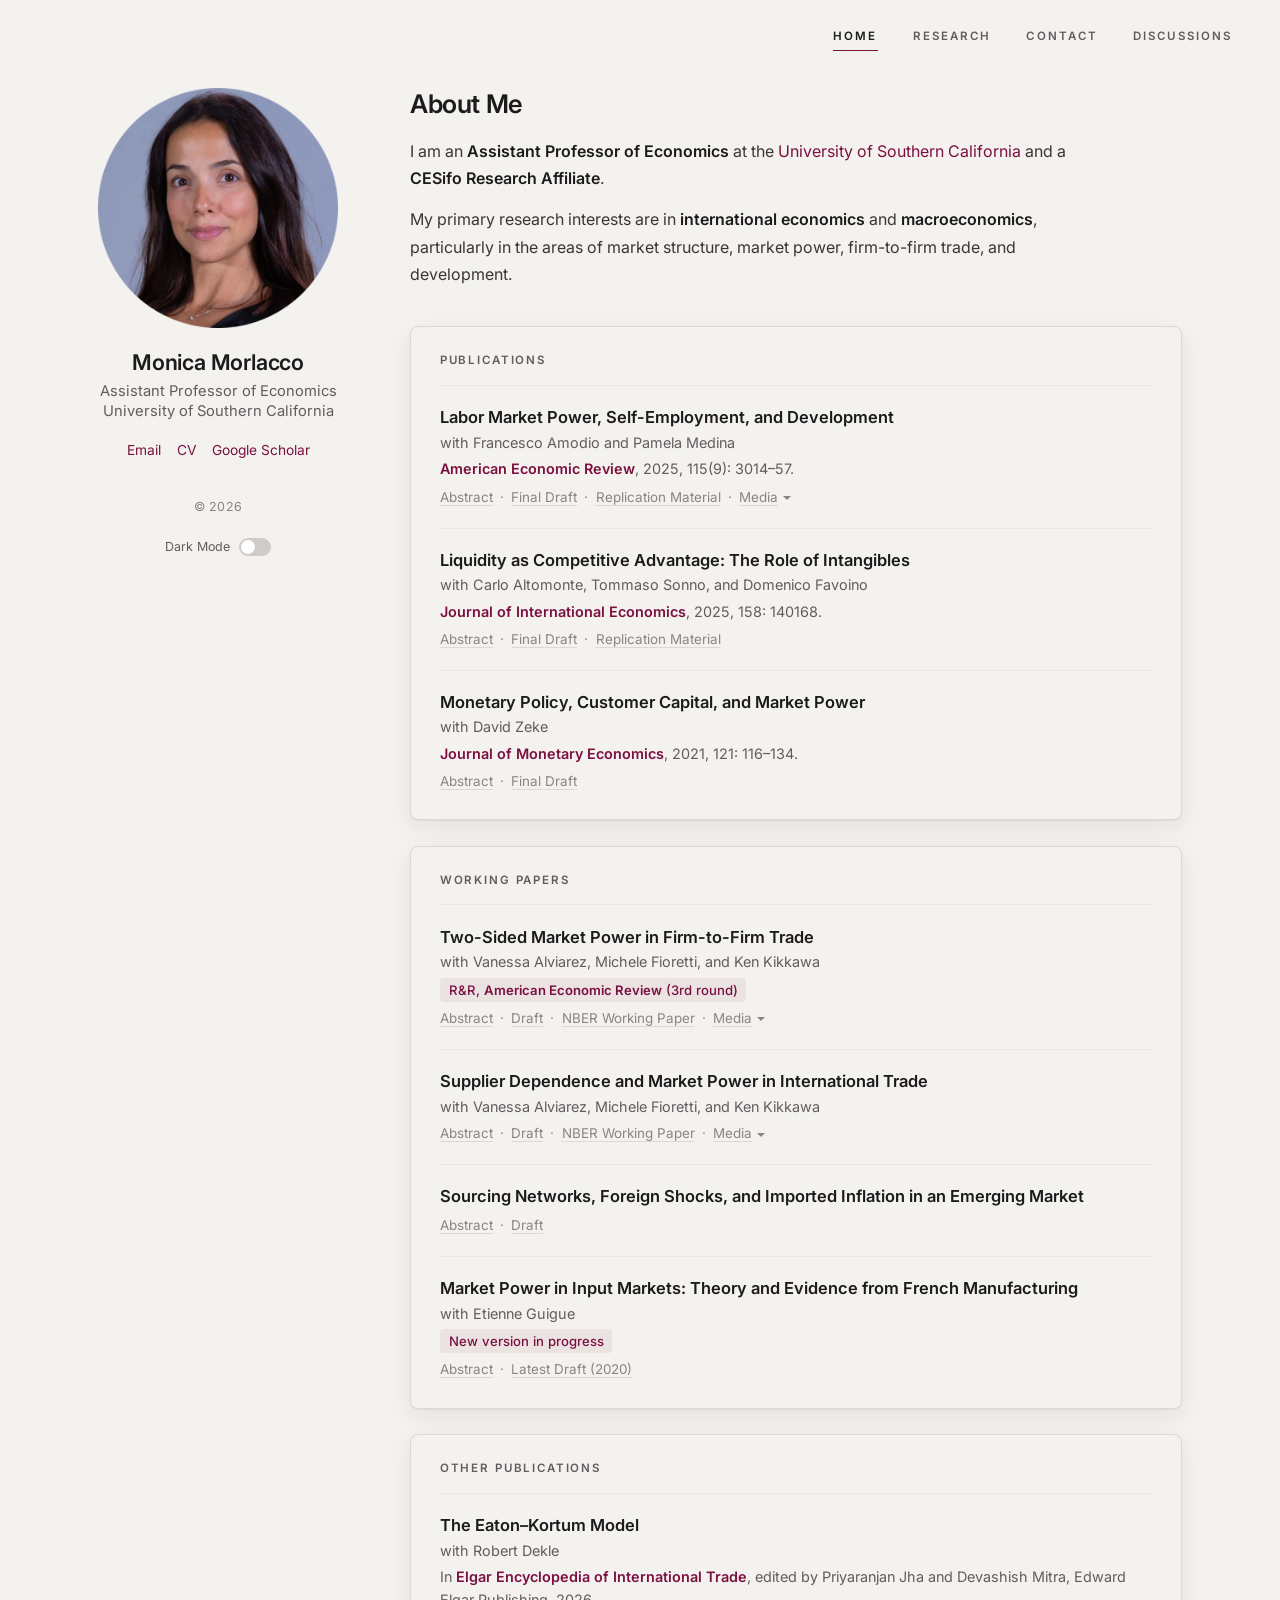
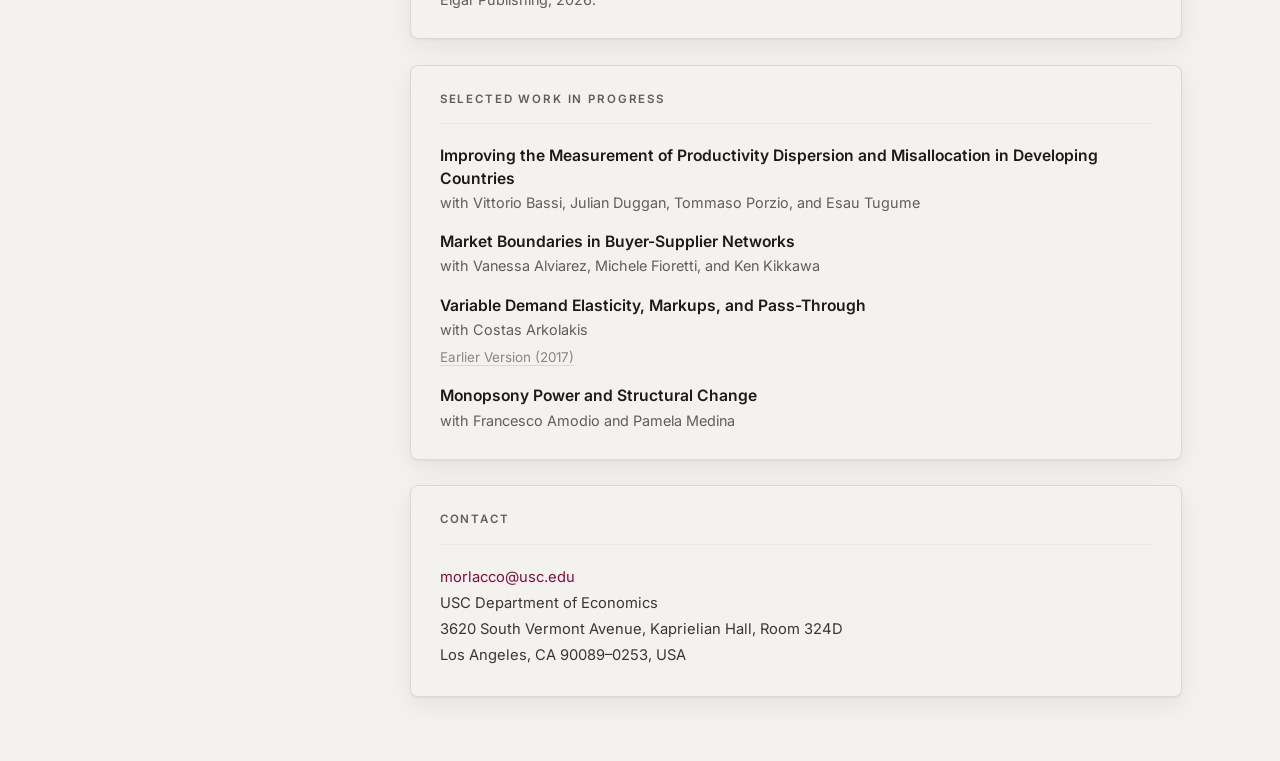
==== commit 935c0a38: "Remove CV from top menu Co-Authored-By: Claude Fable 5.2 <noreply@anthropic.com> Claude-Session: htt" ====
--- a/index.html
+++ b/index.html
@@ -44,7 +44,6 @@
 <nav class="top-nav">
     <a href="/" class="active">Home</a>
     <a href="/#publications">Research</a>
-    <a href="/cv.html">CV</a>
     <a href="/#contact">Contact</a>
     <a href="/discussions.html">Discussions</a>
 </nav>
@@ -57,7 +56,7 @@
         <div class="sidebar-affiliation">Assistant Professor of Economics<br>University of Southern California</div>
         <div class="sidebar-links">
             <a href="mailto:morlacco@usc.edu">Email</a>
-            <a href="/cv.html">CV</a>
+            <a href="https://www.dropbox.com/scl/fi/trmyshz2128hiqlmbwipo/CV_MorlaccoM.pdf?rlkey=j505e6rzdqe136z518hp7596w&raw=1" target="_blank" rel="noopener noreferrer">CV</a>
             <a href="https://scholar.google.com/citations?user=z0kVFdkAAAAJ&hl=en" target="_blank" rel="noopener noreferrer">Google Scholar</a>
         </div>
 
--- a/css/style.css
+++ b/css/style.css
@@ -427,52 +427,6 @@
   font-size: 0.9rem;
   color: var(--muted);
   line-height: 1.55;
-}
-
-/* =====================================================
-   CV page
-   ===================================================== */
-.cv-buttons {
-  display: flex;
-  gap: 0.8rem;
-  margin-bottom: 2rem;
-  flex-wrap: wrap;
-}
-.cv-button {
-  display: inline-block;
-  padding: 0.6rem 1.2rem;
-  font-size: 0.7rem;
-  font-weight: 600;
-  letter-spacing: 0.16em;
-  text-transform: uppercase;
-  color: var(--text);
-  background: var(--surface);
-  border: 1px solid var(--text);
-  border-radius: 4px;
-  text-decoration: none;
-  transition: all 0.15s ease;
-}
-.cv-button:hover {
-  background: var(--text);
-  color: var(--bg);
-}
-
-.cv-row {
-  display: grid;
-  grid-template-columns: 96px 1fr;
-  gap: 1.2rem;
-  font-size: 0.95rem;
-  line-height: 1.6;
-  color: var(--text-2);
-}
-.cv-row + .cv-row { margin-top: 0.6rem; }
-.cv-row em { font-style: italic; color: var(--muted); }
-.cv-year {
-  color: var(--faint);
-  font-size: 0.84rem;
-  font-weight: 500;
-  font-variant-numeric: tabular-nums;
-  padding-top: 0.1rem;
 }
 
 /* =====================================================
@@ -508,7 +462,6 @@
   .sidebar-copy { display: none; }
   .dark-toggle { grid-column: 1 / -1; justify-content: flex-start; }
   .section { padding: 1.2rem 1.15rem 1.35rem; }
-  .cv-row { grid-template-columns: 78px 1fr; gap: 0.8rem; }
 }
 @media (prefers-reduced-motion: reduce) {
   html { scroll-behavior: auto; }
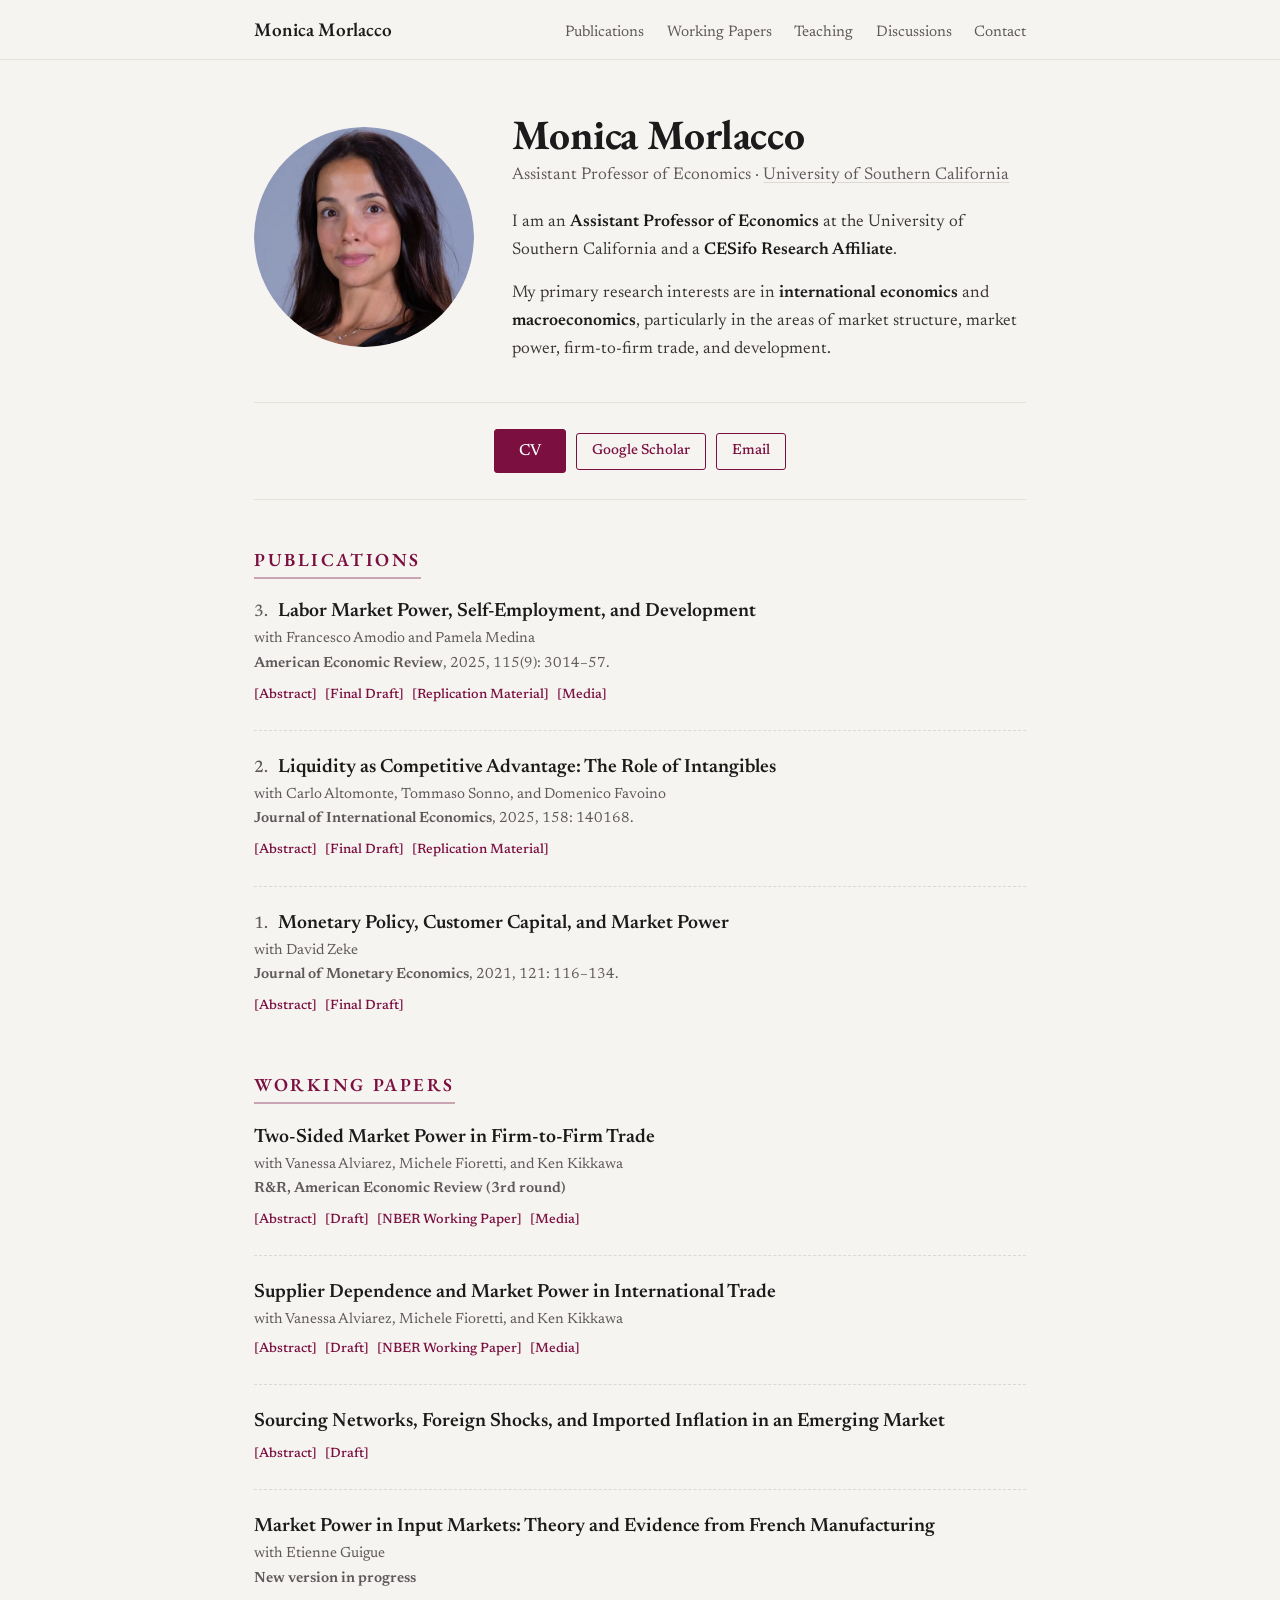
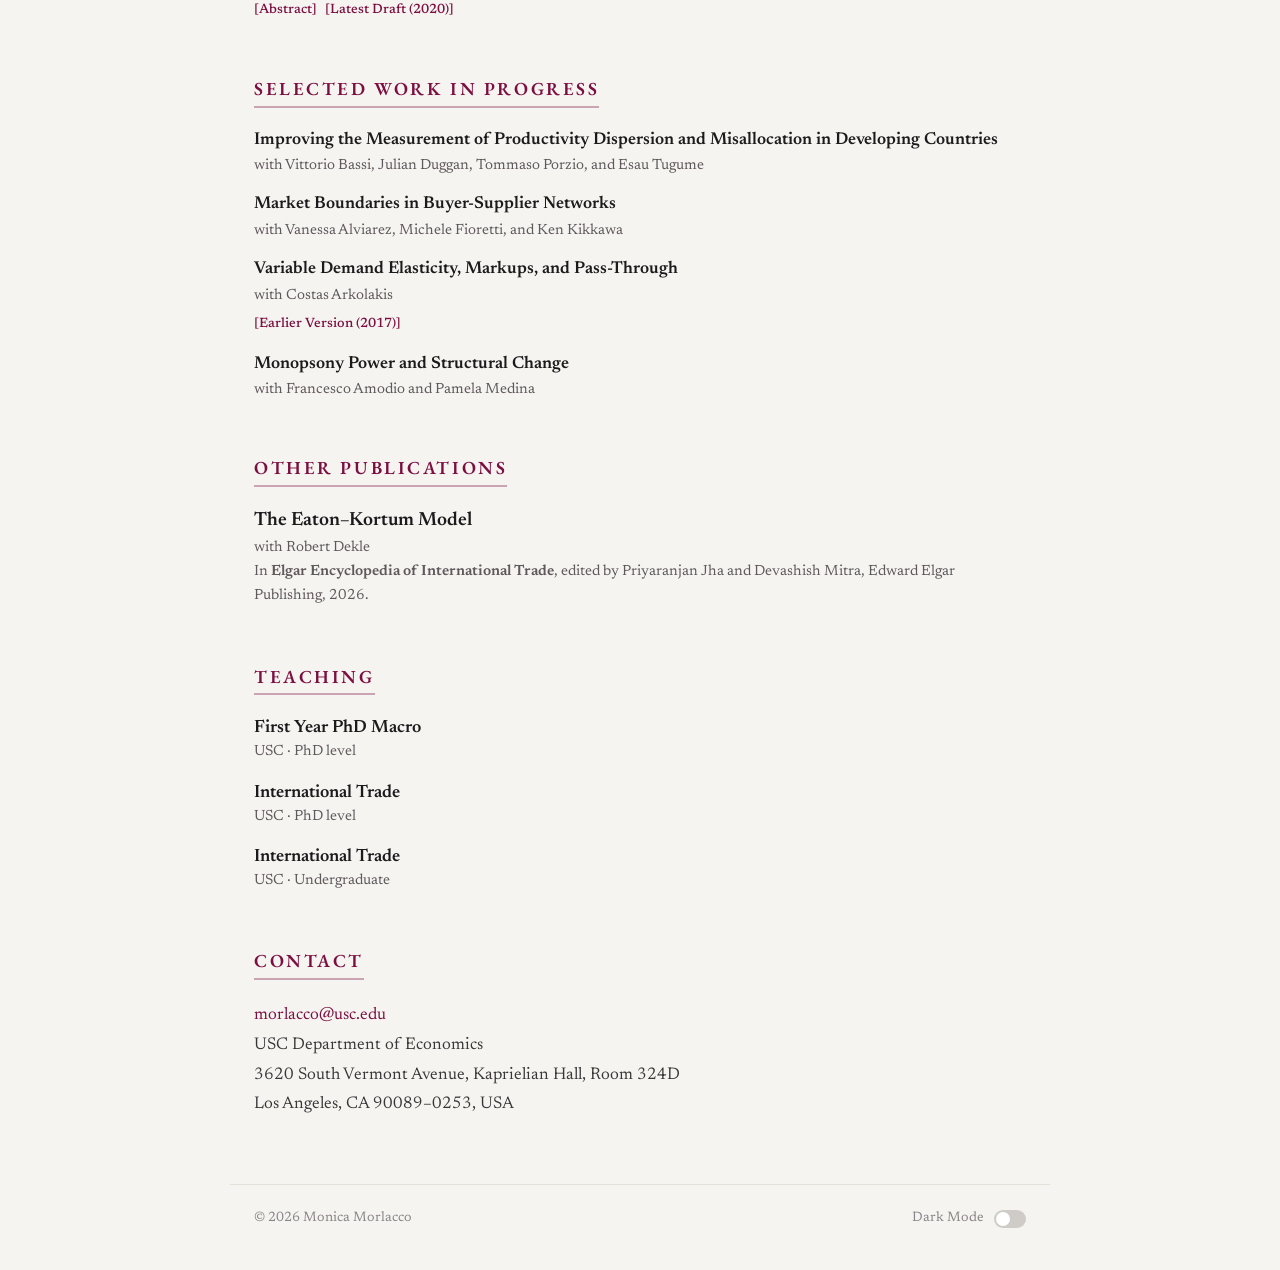
==== commit d00146b8: "Redesign: single-column serif layout, Teaching section, numbered publications Co-Authored-By: Claude" ====
--- a/index.html
+++ b/index.html
@@ -39,55 +39,43 @@
 </head>
 <body>
 
-<div class="top-bar"></div>
-
-<nav class="top-nav">
-    <a href="/" class="active">Home</a>
-    <a href="/#publications">Research</a>
-    <a href="/#contact">Contact</a>
-    <a href="/discussions.html">Discussions</a>
-</nav>
-
-<div class="layout">
-
-    <aside class="sidebar">
-        <div class="sidebar-photo"><img src="assets/portrait.webp" width="560" height="560" alt="Monica Morlacco"></div>
-        <div class="sidebar-name"><a href="/">Monica Morlacco</a></div>
-        <div class="sidebar-affiliation">Assistant Professor of Economics<br>University of Southern California</div>
-        <div class="sidebar-links">
-            <a href="mailto:morlacco@usc.edu">Email</a>
-            <a href="https://www.dropbox.com/scl/fi/trmyshz2128hiqlmbwipo/CV_MorlaccoM.pdf?rlkey=j505e6rzdqe136z518hp7596w&raw=1" target="_blank" rel="noopener noreferrer">CV</a>
-            <a href="https://scholar.google.com/citations?user=z0kVFdkAAAAJ&hl=en" target="_blank" rel="noopener noreferrer">Google Scholar</a>
+<header class="top">
+    <div class="top-inner">
+        <a class="top-name" href="/">Monica Morlacco</a>
+        <nav class="top-nav">
+            <a href="/#publications">Publications</a>
+            <a href="/#working-papers">Working Papers</a>
+            <a href="/#teaching">Teaching</a>
+            <a href="/discussions.html">Discussions</a>
+            <a href="/#contact">Contact</a>
+        </nav>
+    </div>
+</header>
+
+<main class="wrap">
+
+    <section class="hero">
+        <div class="hero-photo"><img src="assets/portrait.webp" width="560" height="560" alt="Monica Morlacco"></div>
+        <div class="hero-text">
+            <h1>Monica Morlacco</h1>
+            <p class="affiliation">Assistant Professor of Economics &middot; <a href="https://dornsife.usc.edu/economics/">University of Southern California</a></p>
+            <p>I am an <strong>Assistant Professor of Economics</strong> at the University of Southern California and a <strong>CESifo Research Affiliate</strong>.</p>
+            <p>My primary research interests are in <strong>international economics</strong> and <strong>macroeconomics</strong>, particularly in the areas of market structure, market power, firm-to-firm trade, and development.</p>
         </div>
-
-
-    
-
-        
-        <div class="sidebar-copy">&copy; 2026</div>
-
-        <div class="dark-toggle">
-            <span>Dark Mode</span>
-            <label class="switch" aria-label="Toggle dark mode">
-                <input type="checkbox" class="dark-toggle-input" onchange="toggleDark(this)">
-                <span class="slider"></span>
-            </label>
-        </div>
-    </aside>
-
-    <main class="content">
-
-        <section class="about">
-            <h1>About Me</h1>
-            <p>I am an <strong>Assistant Professor of Economics</strong> at the <a href="https://dornsife.usc.edu/economics/">University of Southern California</a> and a <strong>CESifo Research Affiliate</strong>.</p>
-            <p>My primary research interests are in <strong>international economics</strong> and <strong>macroeconomics</strong>, particularly in the areas of market structure, market power, firm-to-firm trade, and development.</p>
-        </section>
+    </section>
+
+    <div class="actions">
+        <a class="btn btn-primary" href="https://www.dropbox.com/scl/fi/trmyshz2128hiqlmbwipo/CV_MorlaccoM.pdf?rlkey=j505e6rzdqe136z518hp7596w&raw=1" target="_blank" rel="noopener noreferrer">CV</a>
+        <a class="btn" href="https://scholar.google.com/citations?user=z0kVFdkAAAAJ&hl=en" target="_blank" rel="noopener noreferrer">Google Scholar</a>
+        <a class="btn" href="mailto:morlacco@usc.edu">Email</a>
+    </div>
 
         <!-- PUBLICATIONS -->
         <section class="section" id="publications">
             <h2>Publications</h2>
             <div class="paper">
                 <div class="paper-title">
+                    <span class="paper-number">3.</span>
                     <a href="https://www.aeaweb.org/articles?id=10.1257/aer.20230490" target="_blank" rel="noopener noreferrer">Labor Market Power, Self-Employment, and Development</a><span class="coauthors">with Francesco Amodio and Pamela Medina</span>
                 </div>
                 <div class="paper-meta"><em>American Economic Review</em>, 2025, 115(9): 3014&ndash;57.</div>
@@ -102,6 +90,7 @@
 
             <div class="paper">
                 <div class="paper-title">
+                    <span class="paper-number">2.</span>
                     <a href="https://www.sciencedirect.com/science/article/abs/pii/S0022199625001254?dgcid=author" target="_blank" rel="noopener noreferrer">Liquidity as Competitive Advantage: The Role of Intangibles</a><span class="coauthors">with Carlo Altomonte, Tommaso Sonno, and Domenico Favoino</span>
                 </div>
                 <div class="paper-meta"><em>Journal of International Economics</em>, 2025, 158: 140168.</div>
@@ -115,6 +104,7 @@
 
             <div class="paper">
                 <div class="paper-title">
+                    <span class="paper-number">1.</span>
                     <a href="https://www.sciencedirect.com/science/article/abs/pii/S0304393221000489" target="_blank" rel="noopener noreferrer">Monetary Policy, Customer Capital, and Market Power</a><span class="coauthors">with David Zeke</span>
                 </div>
                 <div class="paper-meta"><em>Journal of Monetary Economics</em>, 2021, 121: 116&ndash;134.</div>
@@ -127,7 +117,7 @@
         </section>
 
         <!-- WORKING PAPERS -->
-        <section class="section">
+        <section class="section" id="working-papers">
             <h2>Working Papers</h2>
             <div class="paper">
                 <div class="paper-title">
@@ -184,6 +174,41 @@
             </div>
         </section>
 
+        <!-- WORK IN PROGRESS -->
+        <section class="section wip">
+            <h2>Selected Work in Progress</h2>
+
+            <div class="paper">
+                <div class="paper-title">
+                    <span class="paper-title-text">Improving the Measurement of Productivity Dispersion and Misallocation in Developing Countries</span><span class="coauthors">with Vittorio Bassi, Julian Duggan, Tommaso Porzio, and Esau Tugume</span>
+                </div>
+            </div>
+
+            <div class="paper">
+                <div class="paper-title">
+                    <span class="paper-title-text">Market Boundaries in Buyer-Supplier Networks</span><span class="coauthors">with Vanessa Alviarez, Michele Fioretti, and Ken Kikkawa</span>
+                </div>
+            </div>
+
+            <div class="paper">
+                <div class="paper-title">
+                    <span class="paper-title-text">Variable Demand Elasticity, Markups, and Pass-Through</span><span class="coauthors">with Costas Arkolakis</span>
+                </div>
+                <div class="paper-links">
+                    <a href="https://www.dropbox.com/scl/fi/9tb7kgwzkcyhcxzzi76xq/Arkolakis_Morlacco_08_2017.pdf?rlkey=79r1gd99sbg6riv1u0bfa4wcx&raw=1" target="_blank" rel="noopener noreferrer">Earlier Version (2017)</a>
+                </div>
+            </div>
+
+            <div class="paper">
+                <div class="paper-title">
+                    <span class="paper-title-text">Monopsony Power and Structural Change</span><span class="coauthors">with Francesco Amodio and Pamela Medina</span>
+                </div>
+            </div>
+
+            
+        </section>
+
+    
         <!-- OTHER PUBLICATIONS -->
         <section class="section">
             <h2>Other Publications</h2>
@@ -196,38 +221,20 @@
             </div>
         </section>
 
-        <!-- WORK IN PROGRESS -->
-        <section class="section wip">
-            <h2>Selected Work in Progress</h2>
-
-            <div class="paper">
-                <div class="paper-title">
-                    <span class="paper-title-text">Improving the Measurement of Productivity Dispersion and Misallocation in Developing Countries</span><span class="coauthors">with Vittorio Bassi, Julian Duggan, Tommaso Porzio, and Esau Tugume</span>
-                </div>
-            </div>
-
-            <div class="paper">
-                <div class="paper-title">
-                    <span class="paper-title-text">Market Boundaries in Buyer-Supplier Networks</span><span class="coauthors">with Vanessa Alviarez, Michele Fioretti, and Ken Kikkawa</span>
-                </div>
-            </div>
-
-            <div class="paper">
-                <div class="paper-title">
-                    <span class="paper-title-text">Variable Demand Elasticity, Markups, and Pass-Through</span><span class="coauthors">with Costas Arkolakis</span>
-                </div>
-                <div class="paper-links">
-                    <a href="https://www.dropbox.com/scl/fi/9tb7kgwzkcyhcxzzi76xq/Arkolakis_Morlacco_08_2017.pdf?rlkey=79r1gd99sbg6riv1u0bfa4wcx&raw=1" target="_blank" rel="noopener noreferrer">Earlier Version (2017)</a>
-                </div>
-            </div>
-
-            <div class="paper">
-                <div class="paper-title">
-                    <span class="paper-title-text">Monopsony Power and Structural Change</span><span class="coauthors">with Francesco Amodio and Pamela Medina</span>
-                </div>
-            </div>
-
-            
+        <section class="section" id="teaching">
+            <h2>Teaching</h2>
+            <div class="course">
+                <div class="course-title">First Year PhD Macro</div>
+                <div class="course-meta">USC &middot; PhD level</div>
+            </div>
+            <div class="course">
+                <div class="course-title">International Trade</div>
+                <div class="course-meta">USC &middot; PhD level</div>
+            </div>
+            <div class="course">
+                <div class="course-title">International Trade</div>
+                <div class="course-meta">USC &middot; Undergraduate</div>
+            </div>
         </section>
 
     
@@ -241,8 +248,18 @@
             </div>
         </section>
 
-    </main>
-</div>
+</main>
+
+<footer class="foot">
+    <span>&copy; 2026 Monica Morlacco</span>
+    <span class="dark-toggle">
+        <span>Dark Mode</span>
+        <label class="switch" aria-label="Toggle dark mode">
+            <input type="checkbox" class="dark-toggle-input" onchange="toggleDark(this)">
+            <span class="slider"></span>
+        </label>
+    </span>
+</footer>
 
 <script>
 function toggleDark(input) {
--- a/css/style.css
+++ b/css/style.css
@@ -1,467 +1,302 @@
 /* =====================================================
    Monica Morlacco — Academic Website
+   Layout: single column, name bar on top, photo + bio hero, serif type
    ===================================================== */
 
-@import url('https://fonts.googleapis.com/css2?family=Inter:wght@300;400;500;600;700&display=swap');
-
-/* =====================================================
-   Color tokens (light default, dark via body.dark)
-   ===================================================== */
+@import url('https://fonts.googleapis.com/css2?family=EB+Garamond:wght@500;600;700&family=Newsreader:ital,opsz,wght@0,6..72,400;0,6..72,500;0,6..72,600;1,6..72,400&display=swap');
+
 :root {
-  --bg: #f3f2ef;            /* off-white page */
-  --bar: rgba(243,242,239,0.88);
-  --surface: #f3f2ef;       /* section boxes: same as page */
-  --inset: #eae8e4;         /* abstract panel */
-  --shadow: 0 1px 2px rgba(40,30,34,0.05), 0 8px 24px rgba(40,30,34,0.07);
+  --bg: #f6f4f1;
+  --bar: rgba(246,244,241,0.92);
+  --inset: #ece9e4;
   --border: #dcd8d2;
-  --rule: #ebe8e4;          /* dividers inside boxes */
+  --rule: #e4e0da;
   --text: #1c1a1b;
-  --text-2: #3a3638;        /* body copy */
-  --muted: #625c5f;
+  --text-2: #3a3638;
+  --muted: #5f595c;
   --faint: #8a8487;
   --accent: #7b1040;
-  --accent-soft: rgba(123,16,64,0.07);
+  --accent-ink: #ffffff;
+  --accent-line: rgba(123,16,64,0.35);
   --switch: #cfcbc6;
+  --display: 'EB Garamond', Georgia, 'Times New Roman', serif;
+  --body: 'Newsreader', Georgia, 'Times New Roman', serif;
 }
 body.dark {
-  --bg: #1f1e20;            /* charcoal page */
-  --bar: rgba(31,30,32,0.88);
-  --surface: #272628;       /* boxes one step lighter than the page */
-  --inset: #201f21;
-  --shadow: 0 1px 2px rgba(0,0,0,0.25), 0 8px 24px rgba(0,0,0,0.22);
-  --border: #38363a;
-  --rule: #313033;
+  --bg: #1f1e20;
+  --bar: rgba(31,30,32,0.92);
+  --inset: #29282a;
+  --border: #3a383c;
+  --rule: #323034;
   --text: #edebec;
   --text-2: #d0cdcf;
   --muted: #a6a1a4;
   --faint: #878286;
   --accent: #e39ab8;
-  --accent-soft: rgba(227,154,184,0.13);
+  --accent-ink: #1f1e20;
+  --accent-line: rgba(227,154,184,0.4);
   --switch: #454347;
 }
 
-/* =====================================================
-   Reset + base
-   ===================================================== */
 *, *::before, *::after { box-sizing: border-box; margin: 0; padding: 0; }
 html { scroll-behavior: smooth; }
 body {
-  font-family: 'Inter', -apple-system, BlinkMacSystemFont, "Segoe UI", system-ui, sans-serif;
+  font-family: var(--body);
   background: var(--bg);
   color: var(--text);
-  font-size: 16px;
+  font-size: 17px;
   line-height: 1.65;
   -webkit-font-smoothing: antialiased;
   -moz-osx-font-smoothing: grayscale;
 }
-a:focus-visible, .switch input:focus-visible + .slider {
+a { color: inherit; }
+a:focus-visible, .switch input:focus-visible + .slider, summary:focus-visible {
   outline: 2px solid var(--accent);
   outline-offset: 2px;
 }
 
-/* =====================================================
-   Dark mode toggle
-   ===================================================== */
-.dark-toggle {
-  margin-top: 1.2rem;
-  display: flex;
+/* ---------- Top bar ---------- */
+.top {
+  position: sticky;
+  top: 0;
+  z-index: 50;
+  background: var(--bar);
+  backdrop-filter: blur(10px);
+  -webkit-backdrop-filter: blur(10px);
+  border-bottom: 1px solid var(--rule);
+}
+.top-inner {
+  max-width: 820px;
+  margin: 0 auto;
+  padding: 0.85rem 24px;
+  display: flex;
+  flex-wrap: wrap;
+  align-items: baseline;
+  justify-content: space-between;
+  gap: 0.3rem 1.5rem;
+}
+.top-name {
+  font-family: var(--display);
+  font-size: 1.2rem;
+  font-weight: 600;
+  text-decoration: none;
+  color: var(--text);
+}
+.top-nav { display: flex; flex-wrap: wrap; gap: 0.2rem 1.4rem; font-size: 0.95rem; }
+.top-nav a { color: var(--muted); text-decoration: none; transition: color 0.15s ease; }
+.top-nav a:hover, .top-nav a.active { color: var(--accent); }
+
+/* ---------- Page column ---------- */
+.wrap { max-width: 820px; margin: 0 auto; padding: 0 24px; }
+
+/* ---------- Hero ---------- */
+.hero {
+  display: grid;
+  grid-template-columns: 220px 1fr;
+  gap: 2.4rem;
   align-items: center;
-  justify-content: center;
-  gap: 0.6rem;
-  font-size: 0.78rem;
-  color: var(--muted);
-}
-.switch {
-  position: relative;
-  display: inline-block;
-  width: 32px;
-  height: 18px;
-}
-.switch input { opacity: 0; width: 0; height: 0; }
-.slider {
-  position: absolute;
-  cursor: pointer;
-  inset: 0;
-  background: var(--switch);
-  border-radius: 999px;
-  transition: 0.2s;
-}
-.slider::before {
-  position: absolute;
-  content: "";
-  height: 14px;
-  width: 14px;
-  left: 2px;
-  top: 2px;
-  background: #ffffff;
-  border-radius: 50%;
-  transition: 0.2s;
-}
-.switch input:checked + .slider { background: var(--accent); }
-.switch input:checked + .slider::before { transform: translateX(14px); }
-
-/* =====================================================
-   Top bar (translucent backdrop) + top-right nav
-   ===================================================== */
-.top-bar {
-  position: fixed;
-  top: 0;
-  left: 0;
-  right: 0;
-  height: 4.5rem;
-  background: var(--bar);
-  backdrop-filter: saturate(180%) blur(14px);
-  -webkit-backdrop-filter: saturate(180%) blur(14px);
-  z-index: 80;
-  pointer-events: none;
-}
-.top-nav {
-  position: fixed;
-  top: 1.7rem;
-  right: 3rem;
-  display: flex;
-  gap: 2.2rem;
-  font-size: 0.72rem;
-  font-weight: 600;
-  letter-spacing: 0.18em;
-  text-transform: uppercase;
-  z-index: 90;
-}
-.top-nav a {
-  color: var(--muted);
-  text-decoration: none;
-  padding-bottom: 4px;
-  border-bottom: 1.5px solid transparent;
-  transition: color 0.15s ease, border-color 0.15s ease;
-}
-.top-nav a:hover { color: var(--text); }
-.top-nav a.active {
-  color: var(--text);
-  border-bottom-color: var(--accent);
-}
-
-/* =====================================================
-   Layout — sticky sidebar + content
-   ===================================================== */
-.layout {
-  max-width: 1180px;
-  margin: 0 auto;
-  padding: 5.5rem 3rem 4rem;
-  display: grid;
-  grid-template-columns: 240px 1fr;
-  gap: 4.5rem;
-  align-items: start;
-}
-
-/* =====================================================
-   Sidebar
-   ===================================================== */
-.sidebar {
-  position: sticky;
-  top: 5.5rem;
-  text-align: center;
-}
-.sidebar-photo img {
-  width: 100%;
-  height: auto;
-  display: block;
-  border-radius: 6px;
-}
-.sidebar-name {
-  margin-top: 1.3rem;
-  font-size: 1.35rem;
-  font-weight: 600;
+  padding: 3.2rem 0 2.4rem;
+}
+.hero-photo img { width: 100%; height: auto; display: block; border-radius: 50%; }
+.hero-text { min-width: 0; }
+.hero h1 {
+  font-family: var(--display);
+  font-size: 2.6rem;
+  font-weight: 700;
   letter-spacing: -0.01em;
-  color: var(--text);
-  line-height: 1.25;
-}
-.sidebar-affiliation {
-  margin-top: 0.3rem;
-  font-size: 0.92rem;
-  color: var(--muted);
-  line-height: 1.4;
-}
-.sidebar-name a { color: inherit; text-decoration: none; }
-.sidebar-links {
-  margin-top: 1.1rem;
+  line-height: 1.15;
+}
+.affiliation { margin-top: 0.2rem; color: var(--muted); }
+.affiliation a { text-decoration-color: var(--border); text-underline-offset: 3px; }
+.affiliation a:hover { color: var(--accent); }
+.hero-text p + p { margin-top: 0.9rem; }
+.hero-text p:not(.affiliation) { color: var(--text-2); }
+.hero-text .affiliation + p { margin-top: 1.2rem; }
+.hero-text strong { font-weight: 600; color: var(--text); }
+
+/* ---------- Action buttons ---------- */
+.actions {
   display: flex;
   flex-wrap: wrap;
   justify-content: center;
-  gap: 0.2rem 1rem;
-  font-size: 0.86rem;
-}
-.sidebar-links a {
+  align-items: center;
+  gap: 0.6rem;
+  padding: 1.6rem 0;
+  border-top: 1px solid var(--rule);
+  border-bottom: 1px solid var(--rule);
+}
+.btn {
+  padding: 0.35rem 0.95rem;
+  font-size: 0.9rem;
+  font-weight: 500;
   color: var(--accent);
-  text-decoration: underline;
-  text-decoration-color: transparent;
-  text-underline-offset: 3px;
-  transition: text-decoration-color 0.15s ease;
-}
-.sidebar-links a:hover { text-decoration-color: currentColor; }
-.sidebar-copy {
-  margin-top: 2.2rem;
-  font-size: 0.78rem;
-  color: var(--faint);
-  letter-spacing: 0.02em;
-}
-
-/* =====================================================
-   Content column
-   ===================================================== */
-.content { min-width: 0; }
-
-/* Page intro (About Me / page title) — unboxed */
-.about h1 {
-  font-size: 1.6rem;
+  text-decoration: none;
+  border: 1px solid var(--accent);
+  border-radius: 3px;
+  transition: background 0.15s ease, color 0.15s ease;
+}
+.btn:hover, .btn-primary { background: var(--accent); color: var(--accent-ink); }
+.btn-primary { padding: 0.5rem 1.5rem; font-size: 1rem; }
+.btn-primary:hover { opacity: 0.88; }
+
+/* ---------- Sections ---------- */
+.section { padding: 3rem 0 0.5rem; scroll-margin-top: 3.5rem; }
+.section h2 {
+  display: inline-block;
+  font-family: var(--display);
+  font-size: 1.15rem;
   font-weight: 600;
-  letter-spacing: -0.015em;
-  color: var(--text);
-  line-height: 1.25;
-  margin-bottom: 1.1rem;
-}
-.about p {
-  margin-bottom: 0.9rem;
-  font-size: 1rem;
-  color: var(--text-2);
-  line-height: 1.7;
-  max-width: 44rem;
-}
-.about p:last-child { margin-bottom: 0; }
-.about strong { font-weight: 600; color: var(--text); }
-.about a, .disc-meta a {
+  letter-spacing: 0.14em;
+  text-transform: uppercase;
   color: var(--accent);
-  text-decoration: underline;
-  text-decoration-color: transparent;
-  text-underline-offset: 3px;
-  transition: text-decoration-color 0.15s ease;
-}
-.about a:hover, .disc-meta a:hover { text-decoration-color: currentColor; }
-
-/* Section boxes */
-.section {
-  margin-top: 1.6rem;
-  scroll-margin-top: 5.5rem;
-  background: var(--surface);
-  border: 1px solid var(--border);
-  border-radius: 8px;
-  box-shadow: var(--shadow);
-  padding: 1.5rem 1.8rem 1.7rem;
-}
-.about + .section { margin-top: 2.4rem; }
-.section h2 {
-  font-size: 0.72rem;
-  font-weight: 600;
-  letter-spacing: 0.16em;
-  text-transform: uppercase;
-  color: var(--muted);
-  padding-bottom: 0.9rem;
-  border-bottom: 1px solid var(--rule);
+  line-height: 1.3;
+  padding-bottom: 0.3rem;
+  border-bottom: 2px solid var(--accent-line);
   margin-bottom: 1.3rem;
 }
 
-/* Paper entries */
+/* ---------- Papers ---------- */
 .paper + .paper {
-  margin-top: 1.25rem;
-  padding-top: 1.25rem;
-  border-top: 1px solid var(--rule);
-}
-
-.paper-title {
-  font-size: 1.03rem;
-  line-height: 1.45;
-  color: var(--text);
-}
-.paper-title a {
-  color: inherit;
-  text-decoration: none;
-  font-weight: 600;
-  transition: color 0.15s ease;
-}
+  margin-top: 1.5rem;
+  padding-top: 1.5rem;
+  border-top: 1px dashed var(--border);
+}
+.paper-title { font-size: 1.2rem; line-height: 1.35; color: var(--text); }
+.paper-title a { font-weight: 600; text-decoration: none; transition: color 0.15s ease; }
 .paper-title a:hover { color: var(--accent); }
 .paper-title-text { font-weight: 600; }
+.paper-number { margin-right: 0.4rem; font-size: 1.05rem; font-weight: 500; color: var(--muted); font-variant-numeric: tabular-nums; }
 .paper-title .coauthors:empty { display: none; }
 .paper-title .coauthors {
   display: block;
-  margin-top: 0.15rem;
+  margin-top: 0.25rem;
+  font-size: 0.92rem;
   font-weight: 400;
   color: var(--muted);
-  font-size: 0.9rem;
-}
-
-.paper-meta {
-  margin-top: 0.3rem;
-  font-size: 0.9rem;
-  color: var(--muted);
-  line-height: 1.55;
-}
-.paper-meta em {
-  font-style: normal;
-  font-weight: 600;
-  color: var(--accent);
-}
-.paper-status {
-  display: inline-block;
-  padding: 0.12rem 0.55rem;
-  border-radius: 4px;
-  background: var(--accent-soft);
-  color: var(--accent);
-  font-size: 0.82rem;
-  font-weight: 500;
-}
+}
+.paper-meta { margin-top: 0.15rem; font-size: 0.92rem; color: var(--muted); }
+.paper-meta em { font-style: normal; font-weight: 600; color: var(--muted); }
+.paper-status { font-weight: 600; color: var(--muted); }
 
 .paper-links {
-  margin-top: 0.3rem;
+  margin-top: 0.5rem;
   display: flex;
   flex-wrap: wrap;
   align-items: baseline;
-  gap: 0.1rem 0.45rem;
+  gap: 0.1rem 0.5rem;
   font-size: 0.84rem;
 }
+.paper-links .sep { display: none; }
 .paper-links a, .media summary {
-  font-weight: 400;
-  color: var(--faint);
-  text-decoration: underline;
-  text-decoration-color: var(--border);
-  text-underline-offset: 3px;
+  font-weight: 500;
+  color: var(--accent);
+  text-decoration: none;
   cursor: pointer;
-  transition: color 0.15s ease, text-decoration-color 0.15s ease;
-}
+}
+.paper-links > a::before, .media summary::before { content: "["; }
+.paper-links > a::after, .media summary::after { content: "]"; }
 .paper-links a:hover, .media summary:hover,
 .paper-links .abstract-link[aria-expanded="true"], .media[open] summary {
-  color: var(--accent);
-  text-decoration-color: currentColor;
-}
-.paper-links .sep { color: var(--faint); }
-
-/* Media menu */
+  text-decoration: underline;
+  text-underline-offset: 3px;
+}
+
 .media { position: relative; }
 .media summary { list-style: none; }
 .media summary::-webkit-details-marker { display: none; }
-.media summary::after {
-  content: "";
-  display: inline-block;
-  margin-left: 0.3rem;
-  border: 4px solid transparent;
-  border-top-color: currentColor;
-  border-bottom-width: 0;
-  vertical-align: middle;
-}
 .media-menu {
   position: absolute;
-  top: calc(100% + 0.35rem);
+  top: calc(100% + 0.3rem);
   left: 0;
   z-index: 20;
   display: flex;
   flex-direction: column;
   min-width: max-content;
   padding: 0.3rem 0;
-  background: var(--surface);
+  background: var(--bg);
   border: 1px solid var(--border);
-  border-radius: 6px;
-  box-shadow: 0 6px 18px rgba(0,0,0,0.10);
-}
-.media-menu a {
-  padding: 0.3rem 0.8rem;
-  text-decoration: none;
-}
-/* Work in progress: compact list, no dividers */
-.wip .paper + .paper {
-  margin-top: 1.1rem;
-  padding-top: 0;
-  border-top: none;
-}
-.wip .paper-title { font-size: 0.98rem; }
-
-/* Abstract panel */
-.paper-abstract {
-  max-height: 0;
-  overflow: hidden;
-  transition: max-height 0.3s ease;
-}
+  border-radius: 4px;
+  box-shadow: 0 6px 18px rgba(0,0,0,0.12);
+}
+.media-menu a { padding: 0.25rem 0.8rem; }
+
+.paper-abstract { max-height: 0; overflow: hidden; transition: max-height 0.3s ease; }
 .paper-abstract-inner {
   margin-top: 0.8rem;
-  padding: 0.85rem 1rem;
+  padding: 0.85rem 1.1rem;
   background: var(--inset);
-  border-radius: 6px;
-  font-size: 0.9rem;
+  border-radius: 4px;
+  font-size: 0.92rem;
   line-height: 1.6;
   color: var(--text-2);
 }
 
-/* Contact box (bottom of home page) */
-.contact-bottom .contact-address {
-  font-size: 0.92rem;
-  color: var(--text-2);
-  line-height: 1.75;
-}
-.contact-bottom a {
-  color: var(--accent);
-  text-decoration: underline;
-  text-decoration-color: transparent;
-  text-underline-offset: 3px;
-  transition: text-decoration-color 0.15s ease;
-}
-.contact-bottom a:hover { text-decoration-color: currentColor; }
-
-/* Discussion entries */
+.wip .paper + .paper { margin-top: 1.1rem; padding-top: 0; border-top: none; }
+.wip .paper-title { font-size: 1.08rem; }
+
+/* ---------- Teaching ---------- */
+.course + .course { margin-top: 1rem; }
+.course-title { font-size: 1.12rem; font-weight: 600; line-height: 1.35; }
+.course-meta { font-size: 0.92rem; color: var(--muted); }
+
+/* ---------- Discussions ---------- */
+.page-title {
+  font-family: var(--display);
+  font-size: 2.2rem;
+  font-weight: 700;
+  line-height: 1.2;
+  padding-top: 2.6rem;
+}
+.section.discussions { padding-top: 1.8rem; }
 .discussion + .discussion {
-  margin-top: 1.25rem;
-  padding-top: 1.25rem;
+  margin-top: 1.4rem;
+  padding-top: 1.4rem;
+  border-top: 1px dashed var(--border);
+}
+.disc-title { font-size: 1.2rem; font-weight: 600; line-height: 1.35; }
+.disc-authors { display: block; margin-top: 0.25rem; font-size: 0.92rem; font-weight: 400; color: var(--muted); }
+.disc-meta { margin-top: 0.15rem; font-size: 0.92rem; color: var(--muted); }
+.disc-meta a { color: var(--accent); text-decoration: none; font-weight: 500; }
+.disc-meta a:hover { text-decoration: underline; text-underline-offset: 3px; }
+
+/* ---------- Contact + footer ---------- */
+.contact-bottom .contact-address { color: var(--text-2); line-height: 1.75; }
+.contact-bottom a { color: var(--accent); text-decoration: none; }
+.contact-bottom a:hover { text-decoration: underline; text-underline-offset: 3px; }
+
+.foot {
+  max-width: 820px;
+  margin: 3.5rem auto 0;
+  padding: 1.4rem 24px 2.5rem;
   border-top: 1px solid var(--rule);
-}
-.disc-title {
-  font-size: 1.03rem;
-  font-weight: 600;
-  color: var(--text);
-  line-height: 1.45;
-}
-.disc-authors {
-  display: block;
-  margin-top: 0.15rem;
-  font-weight: 400;
-  color: var(--muted);
-  font-size: 0.9rem;
-}
-.disc-meta {
-  margin-top: 0.3rem;
-  font-size: 0.9rem;
-  color: var(--muted);
-  line-height: 1.55;
-}
-
-/* =====================================================
-   Responsive
-   ===================================================== */
-@media (max-width: 860px) {
-  .top-nav {
-    position: static;
-    justify-content: flex-end;
-    flex-wrap: wrap;
-    padding: 1.5rem 1.25rem 0;
-    gap: 0.6rem 1.4rem;
-  }
-  .top-bar { display: none; }
-  .layout {
-    grid-template-columns: 1fr;
-    gap: 2.2rem;
-    padding: 1.5rem 1.25rem 3rem;
-  }
-  .sidebar {
-    position: static;
-    display: grid;
-    grid-template-columns: 110px 1fr;
-    column-gap: 1.2rem;
-    align-items: center;
-    text-align: left;
-  }
-  .top-nav a[href="/"] { display: none; }
-  .sidebar-photo { grid-row: 1 / span 3; max-width: 110px; }
-  .sidebar-name { margin-top: 0; align-self: end; }
-  .sidebar-affiliation { align-self: start; }
-  .sidebar-links { justify-content: flex-start; margin-top: 0.5rem; align-self: start; }
-  .sidebar-copy { display: none; }
-  .dark-toggle { grid-column: 1 / -1; justify-content: flex-start; }
-  .section { padding: 1.2rem 1.15rem 1.35rem; }
+  display: flex;
+  flex-wrap: wrap;
+  justify-content: space-between;
+  align-items: center;
+  gap: 0.6rem 1.5rem;
+  font-size: 0.85rem;
+  color: var(--faint);
+}
+.dark-toggle { display: inline-flex; align-items: center; gap: 0.6rem; }
+.switch { position: relative; display: inline-block; width: 32px; height: 18px; }
+.switch input { opacity: 0; width: 0; height: 0; }
+.slider { position: absolute; cursor: pointer; inset: 0; background: var(--switch); border-radius: 999px; transition: 0.2s; }
+.slider::before {
+  position: absolute; content: ""; height: 14px; width: 14px; left: 2px; top: 2px;
+  background: #ffffff; border-radius: 50%; transition: 0.2s;
+}
+.switch input:checked + .slider { background: var(--accent); }
+.switch input:checked + .slider::before { transform: translateX(14px); }
+
+/* ---------- Phone ---------- */
+@media (max-width: 640px) {
+  .top-inner, .wrap, .foot { padding-left: 18px; padding-right: 18px; }
+  .hero { grid-template-columns: 1fr; gap: 1.4rem; padding: 2rem 0 1.8rem; text-align: center; }
+  .hero-photo { max-width: 170px; margin: 0 auto; }
+  .hero-text p:not(.affiliation) { text-align: left; }
+  .hero h1 { font-size: 2.1rem; }
+  .section { padding-top: 2.4rem; }
+  .section h2 { font-size: 1.08rem; }
 }
 @media (prefers-reduced-motion: reduce) {
   html { scroll-behavior: auto; }
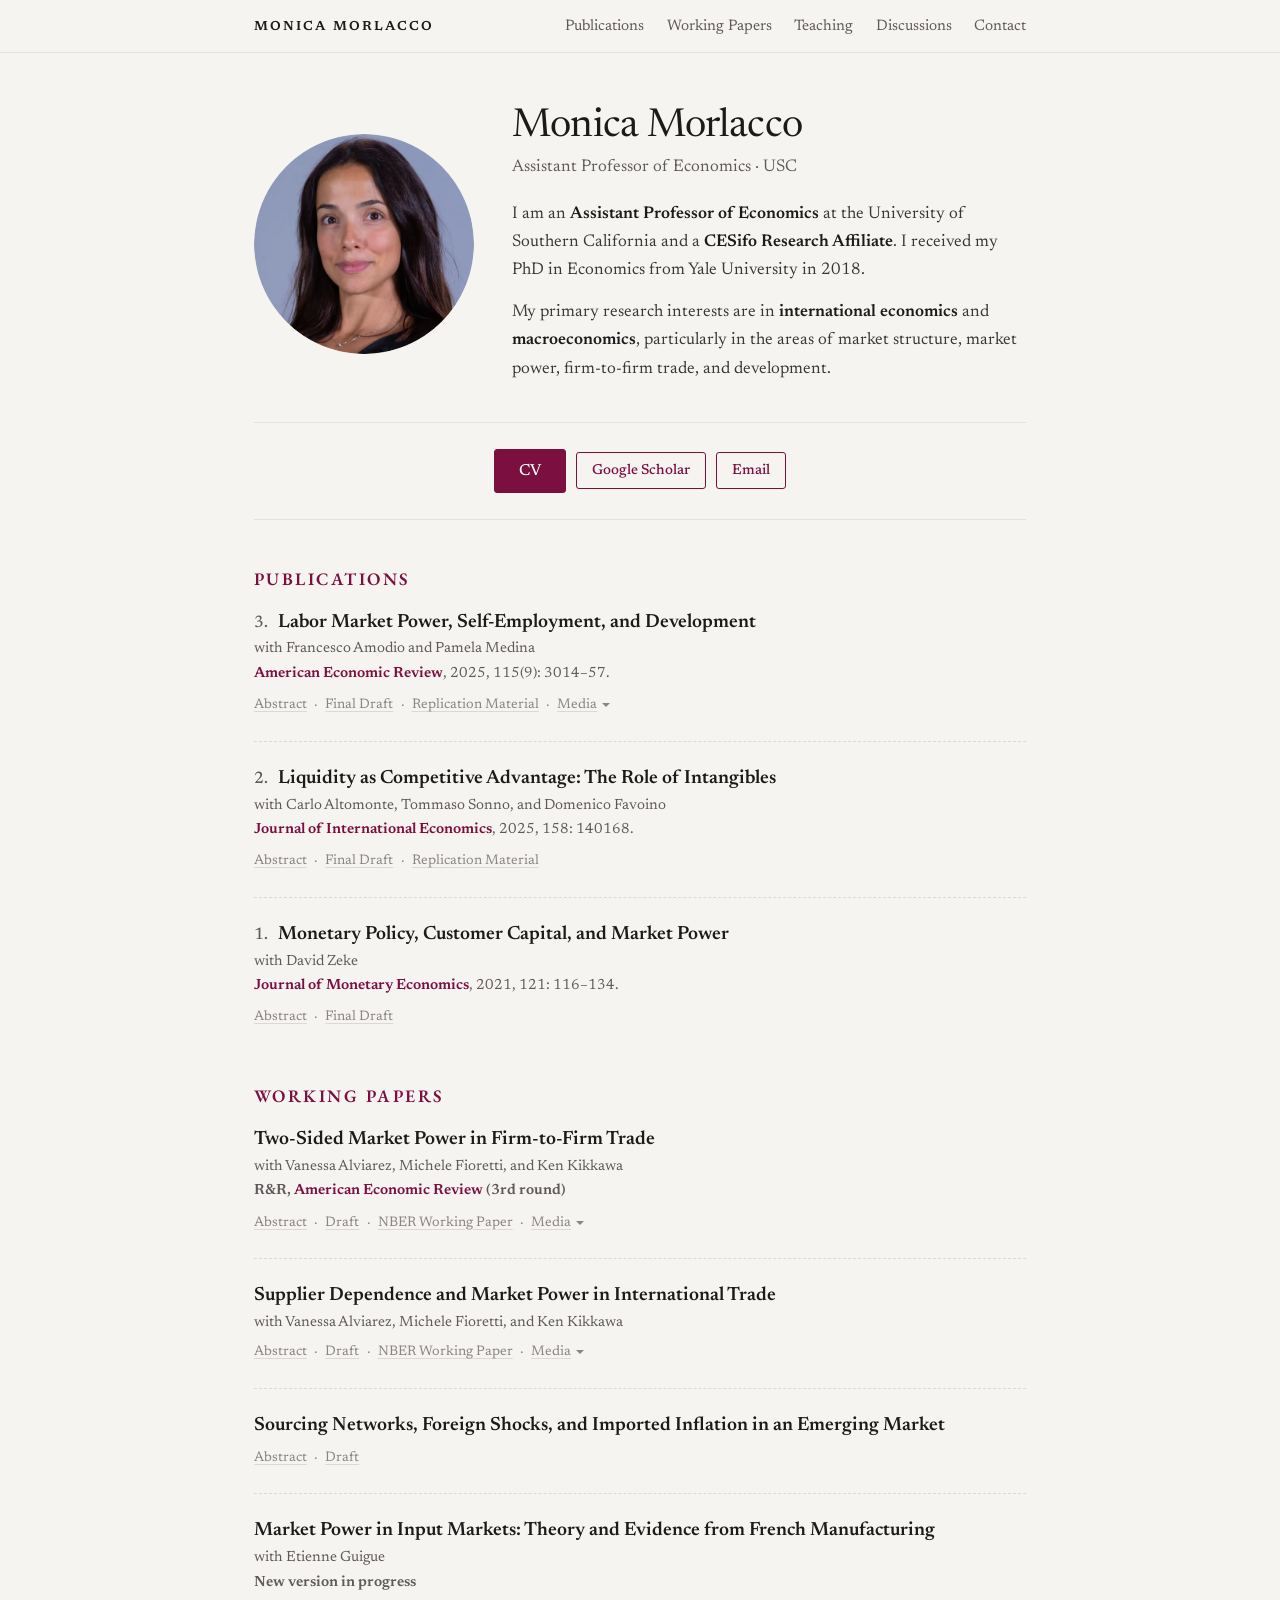
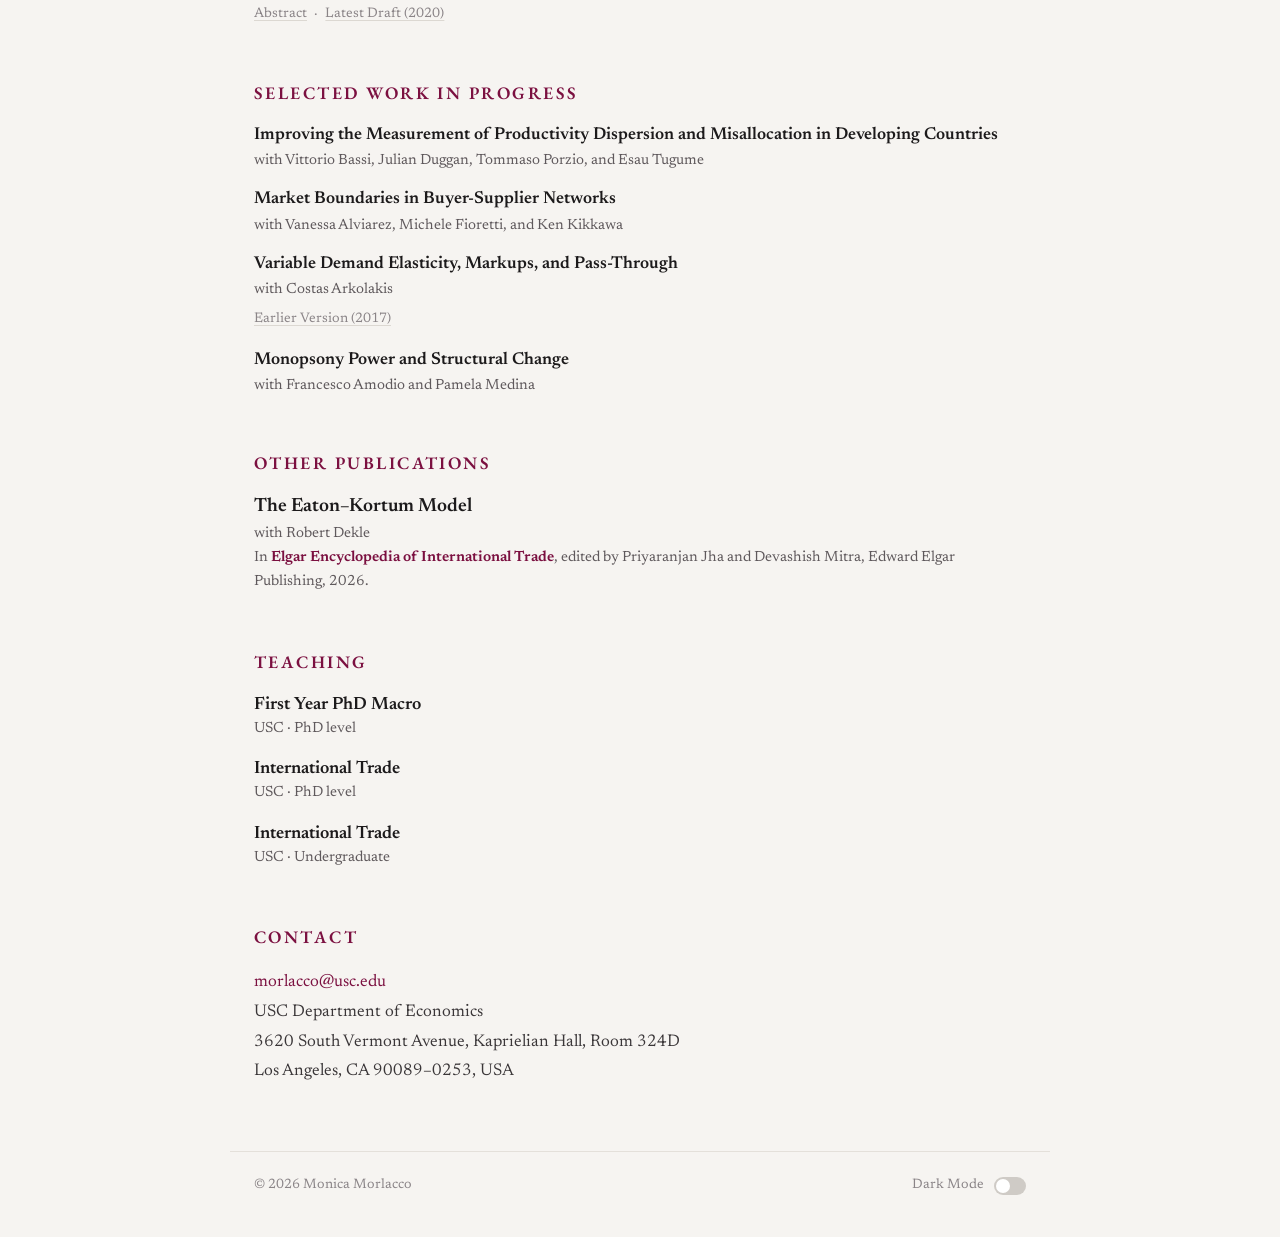
==== commit 8b34e84b: "Grey plain links, smaller maroon headings, restyled names, bio and affiliation edits Co-Authored-By:" ====
--- a/index.html
+++ b/index.html
@@ -58,8 +58,8 @@
         <div class="hero-photo"><img src="assets/portrait.webp" width="560" height="560" alt="Monica Morlacco"></div>
         <div class="hero-text">
             <h1>Monica Morlacco</h1>
-            <p class="affiliation">Assistant Professor of Economics &middot; <a href="https://dornsife.usc.edu/economics/">University of Southern California</a></p>
-            <p>I am an <strong>Assistant Professor of Economics</strong> at the University of Southern California and a <strong>CESifo Research Affiliate</strong>.</p>
+            <p class="affiliation">Assistant Professor of Economics &middot; USC</p>
+            <p>I am an <strong>Assistant Professor of Economics</strong> at the University of Southern California and a <strong>CESifo Research Affiliate</strong>. I received my PhD in Economics from Yale University in 2018.</p>
             <p>My primary research interests are in <strong>international economics</strong> and <strong>macroeconomics</strong>, particularly in the areas of market structure, market power, firm-to-firm trade, and development.</p>
         </div>
     </section>
--- a/css/style.css
+++ b/css/style.css
@@ -76,9 +76,11 @@
   gap: 0.3rem 1.5rem;
 }
 .top-name {
-  font-family: var(--display);
-  font-size: 1.2rem;
+  font-family: var(--body);
+  font-size: 0.82rem;
   font-weight: 600;
+  letter-spacing: 0.16em;
+  text-transform: uppercase;
   text-decoration: none;
   color: var(--text);
 }
@@ -100,10 +102,10 @@
 .hero-photo img { width: 100%; height: auto; display: block; border-radius: 50%; }
 .hero-text { min-width: 0; }
 .hero h1 {
-  font-family: var(--display);
-  font-size: 2.6rem;
-  font-weight: 700;
-  letter-spacing: -0.01em;
+  font-family: var(--body);
+  font-size: 2.5rem;
+  font-weight: 400;
+  letter-spacing: -0.015em;
   line-height: 1.15;
 }
 .affiliation { margin-top: 0.2rem; color: var(--muted); }
@@ -142,17 +144,14 @@
 /* ---------- Sections ---------- */
 .section { padding: 3rem 0 0.5rem; scroll-margin-top: 3.5rem; }
 .section h2 {
-  display: inline-block;
   font-family: var(--display);
-  font-size: 1.15rem;
+  font-size: 1.1rem;
   font-weight: 600;
   letter-spacing: 0.14em;
   text-transform: uppercase;
   color: var(--accent);
   line-height: 1.3;
-  padding-bottom: 0.3rem;
-  border-bottom: 2px solid var(--accent-line);
-  margin-bottom: 1.3rem;
+  margin-bottom: 1.2rem;
 }
 
 /* ---------- Papers ---------- */
@@ -175,7 +174,7 @@
   color: var(--muted);
 }
 .paper-meta { margin-top: 0.15rem; font-size: 0.92rem; color: var(--muted); }
-.paper-meta em { font-style: normal; font-weight: 600; color: var(--muted); }
+.paper-meta em { font-style: normal; font-weight: 600; color: var(--accent); }
 .paper-status { font-weight: 600; color: var(--muted); }
 
 .paper-links {
@@ -183,27 +182,36 @@
   display: flex;
   flex-wrap: wrap;
   align-items: baseline;
-  gap: 0.1rem 0.5rem;
-  font-size: 0.84rem;
-}
-.paper-links .sep { display: none; }
+  gap: 0.1rem 0.45rem;
+  font-size: 0.86rem;
+}
+.paper-links .sep { color: var(--faint); }
 .paper-links a, .media summary {
-  font-weight: 500;
-  color: var(--accent);
-  text-decoration: none;
+  color: var(--faint);
+  text-decoration: underline;
+  text-decoration-color: var(--border);
+  text-underline-offset: 3px;
   cursor: pointer;
-}
-.paper-links > a::before, .media summary::before { content: "["; }
-.paper-links > a::after, .media summary::after { content: "]"; }
+  transition: color 0.15s ease, text-decoration-color 0.15s ease;
+}
 .paper-links a:hover, .media summary:hover,
 .paper-links .abstract-link[aria-expanded="true"], .media[open] summary {
-  text-decoration: underline;
-  text-underline-offset: 3px;
+  color: var(--accent);
+  text-decoration-color: currentColor;
 }
 
 .media { position: relative; }
 .media summary { list-style: none; }
 .media summary::-webkit-details-marker { display: none; }
+.media summary::after {
+  content: "";
+  display: inline-block;
+  margin-left: 0.3rem;
+  border: 4px solid transparent;
+  border-top-color: currentColor;
+  border-bottom-width: 0;
+  vertical-align: middle;
+}
 .media-menu {
   position: absolute;
   top: calc(100% + 0.3rem);
@@ -218,7 +226,7 @@
   border-radius: 4px;
   box-shadow: 0 6px 18px rgba(0,0,0,0.12);
 }
-.media-menu a { padding: 0.25rem 0.8rem; }
+.media-menu a { padding: 0.25rem 0.8rem; text-decoration: none; }
 
 .paper-abstract { max-height: 0; overflow: hidden; transition: max-height 0.3s ease; }
 .paper-abstract-inner {
@@ -241,9 +249,10 @@
 
 /* ---------- Discussions ---------- */
 .page-title {
-  font-family: var(--display);
-  font-size: 2.2rem;
-  font-weight: 700;
+  font-family: var(--body);
+  font-size: 2.1rem;
+  font-weight: 400;
+  letter-spacing: -0.015em;
   line-height: 1.2;
   padding-top: 2.6rem;
 }
@@ -294,9 +303,8 @@
   .hero { grid-template-columns: 1fr; gap: 1.4rem; padding: 2rem 0 1.8rem; text-align: center; }
   .hero-photo { max-width: 170px; margin: 0 auto; }
   .hero-text p:not(.affiliation) { text-align: left; }
-  .hero h1 { font-size: 2.1rem; }
+  .hero h1 { font-size: 2rem; }
   .section { padding-top: 2.4rem; }
-  .section h2 { font-size: 1.08rem; }
 }
 @media (prefers-reduced-motion: reduce) {
   html { scroll-behavior: auto; }
